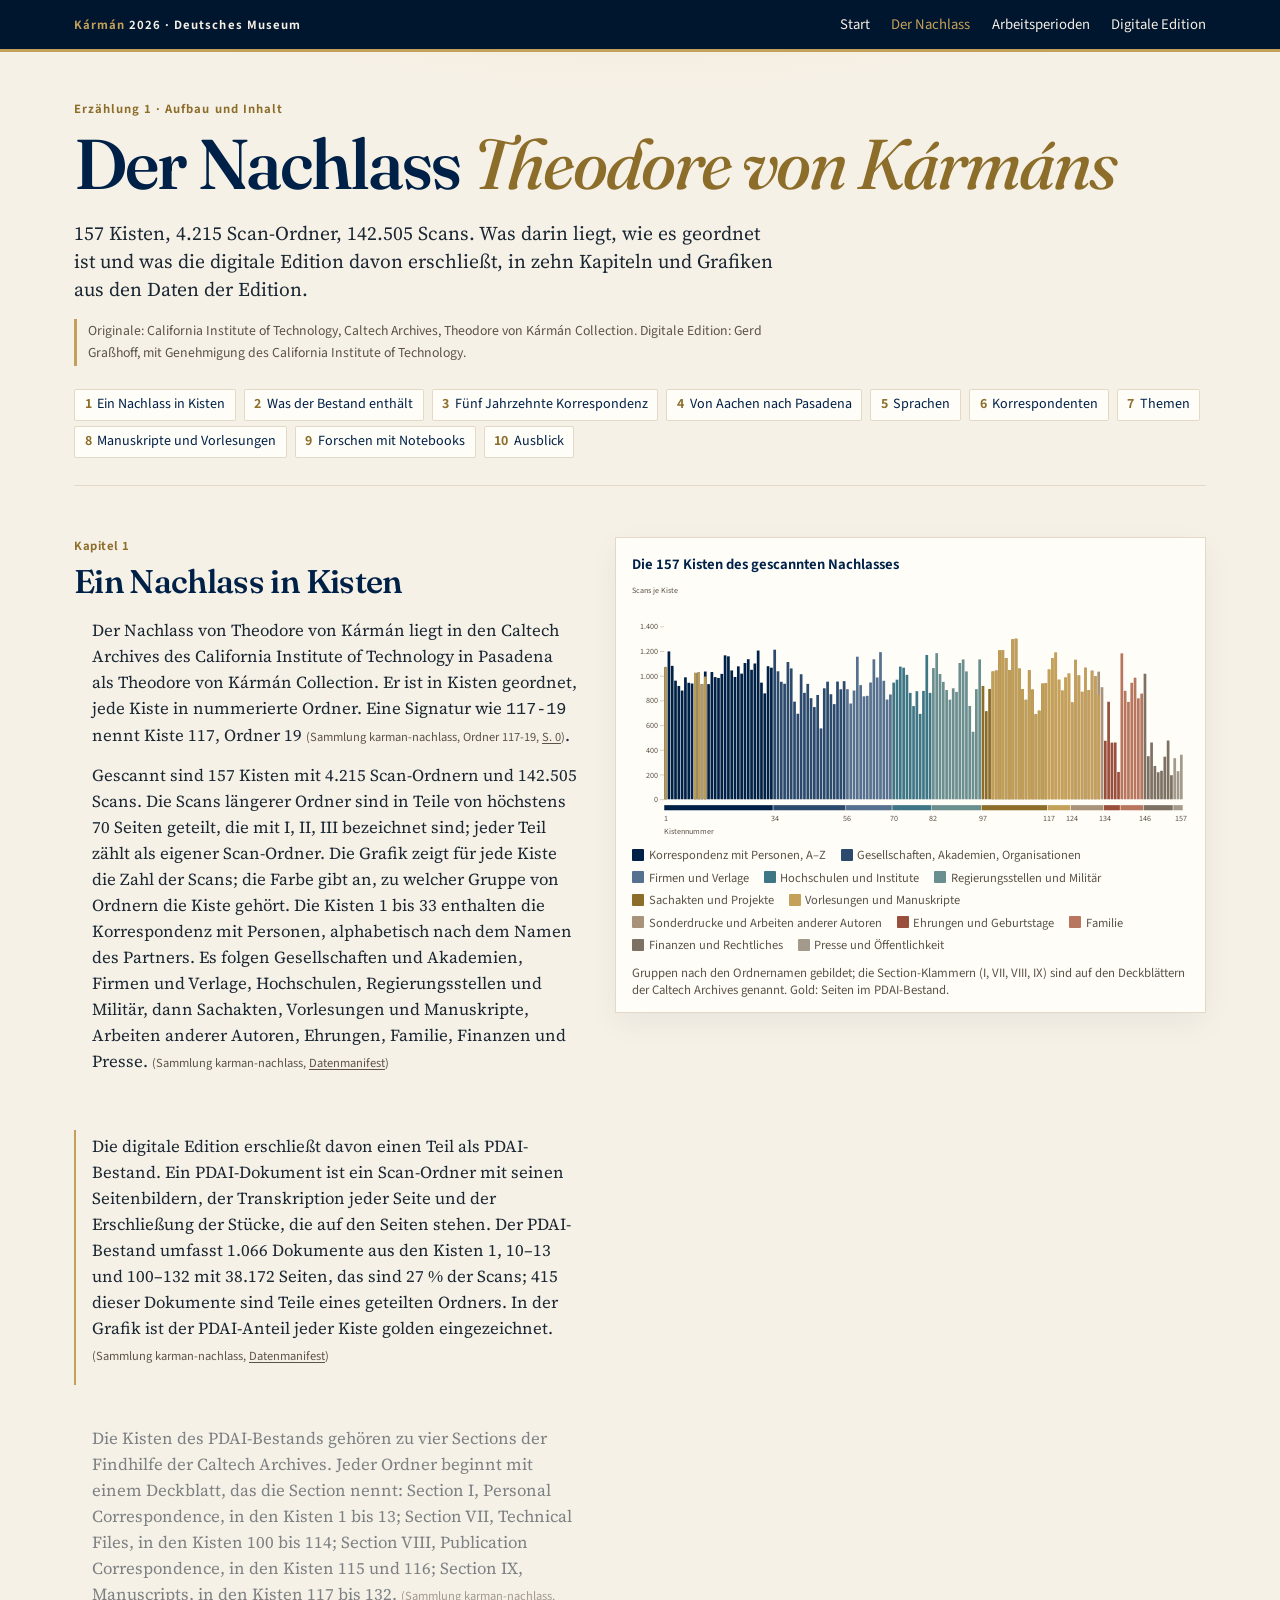
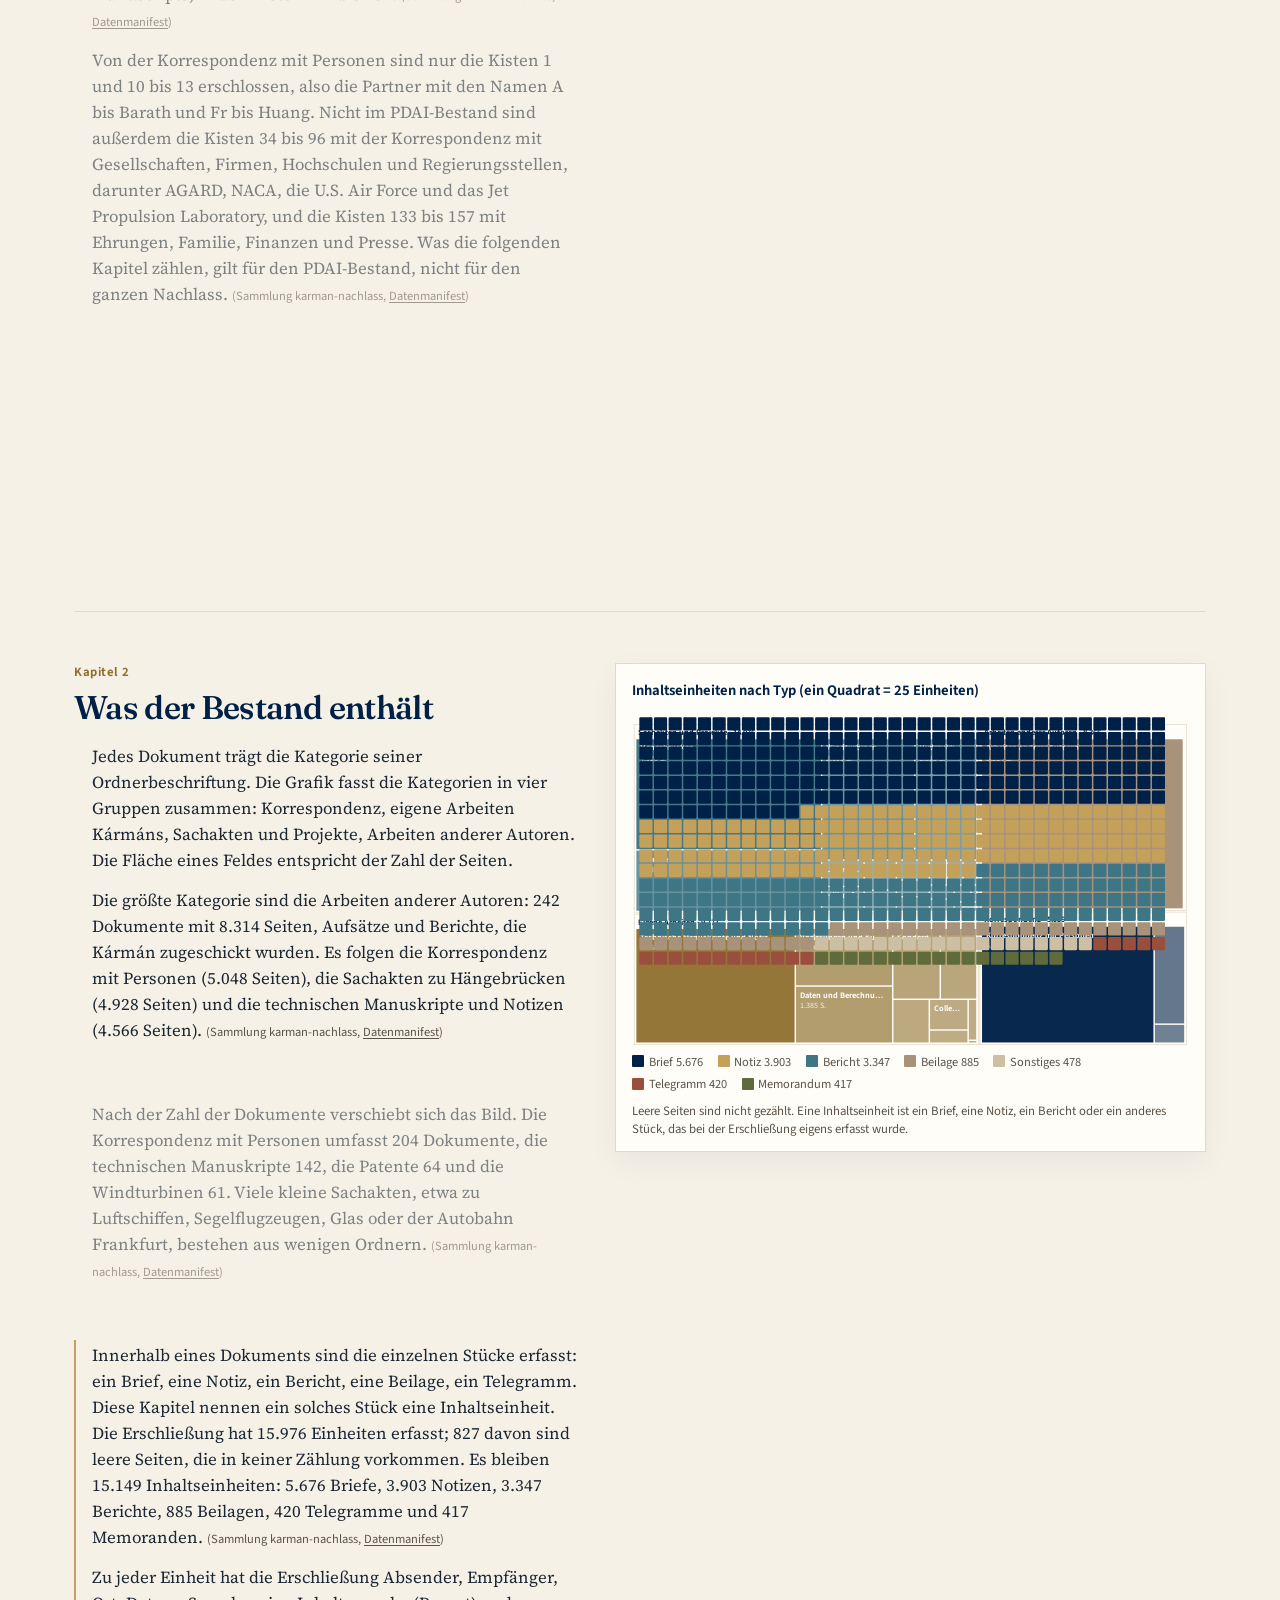
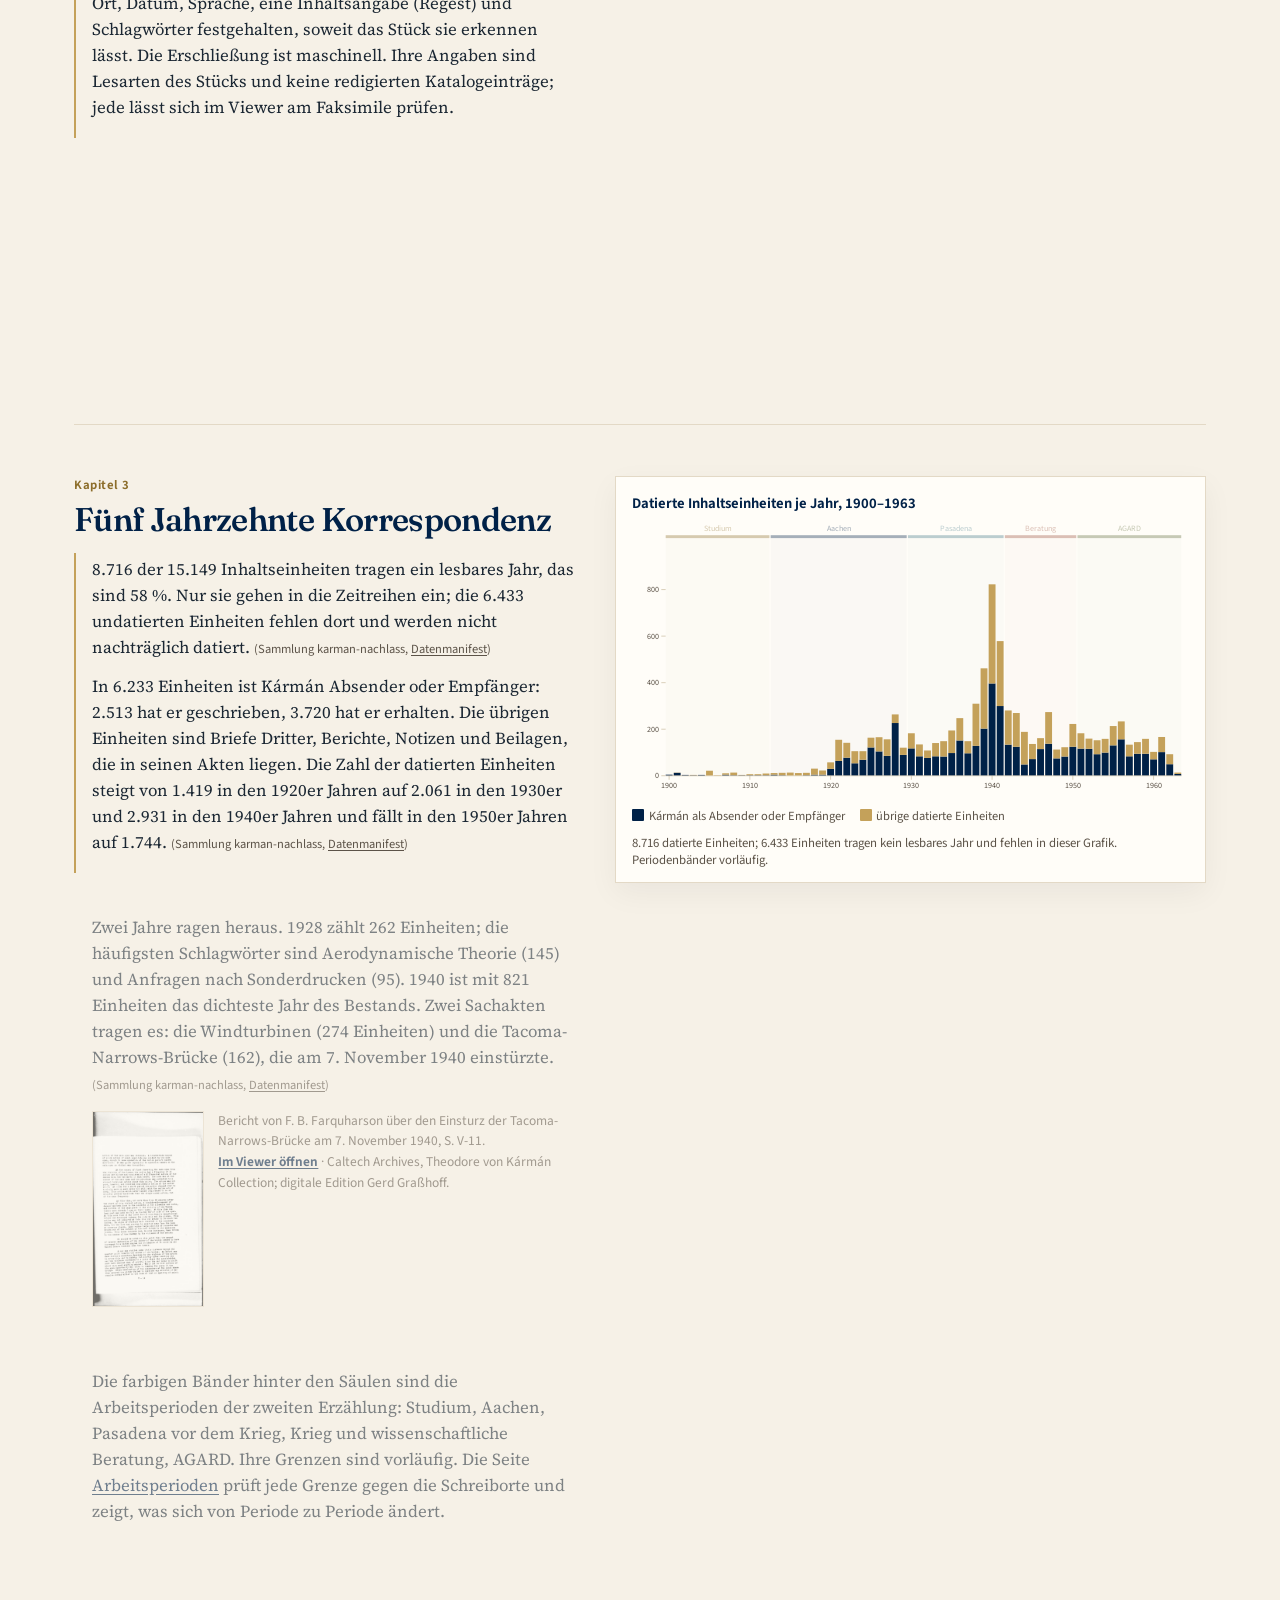
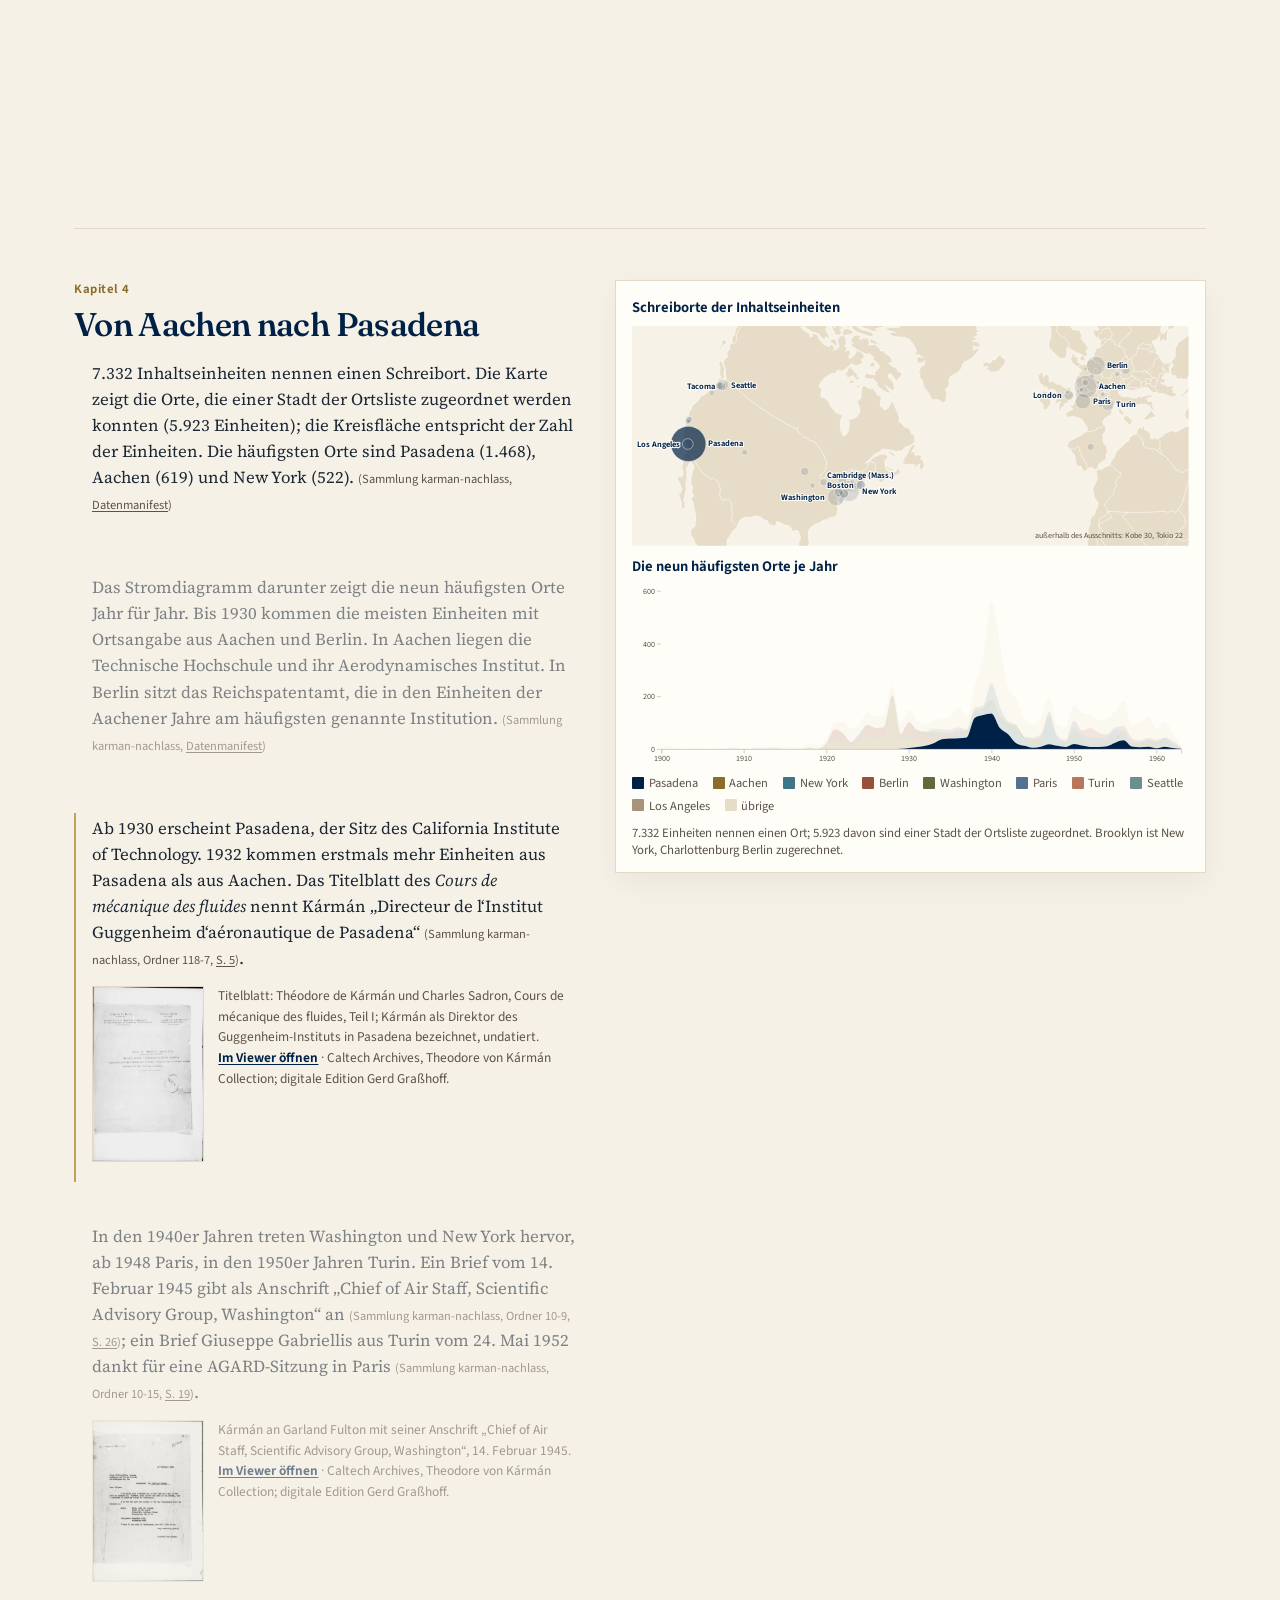
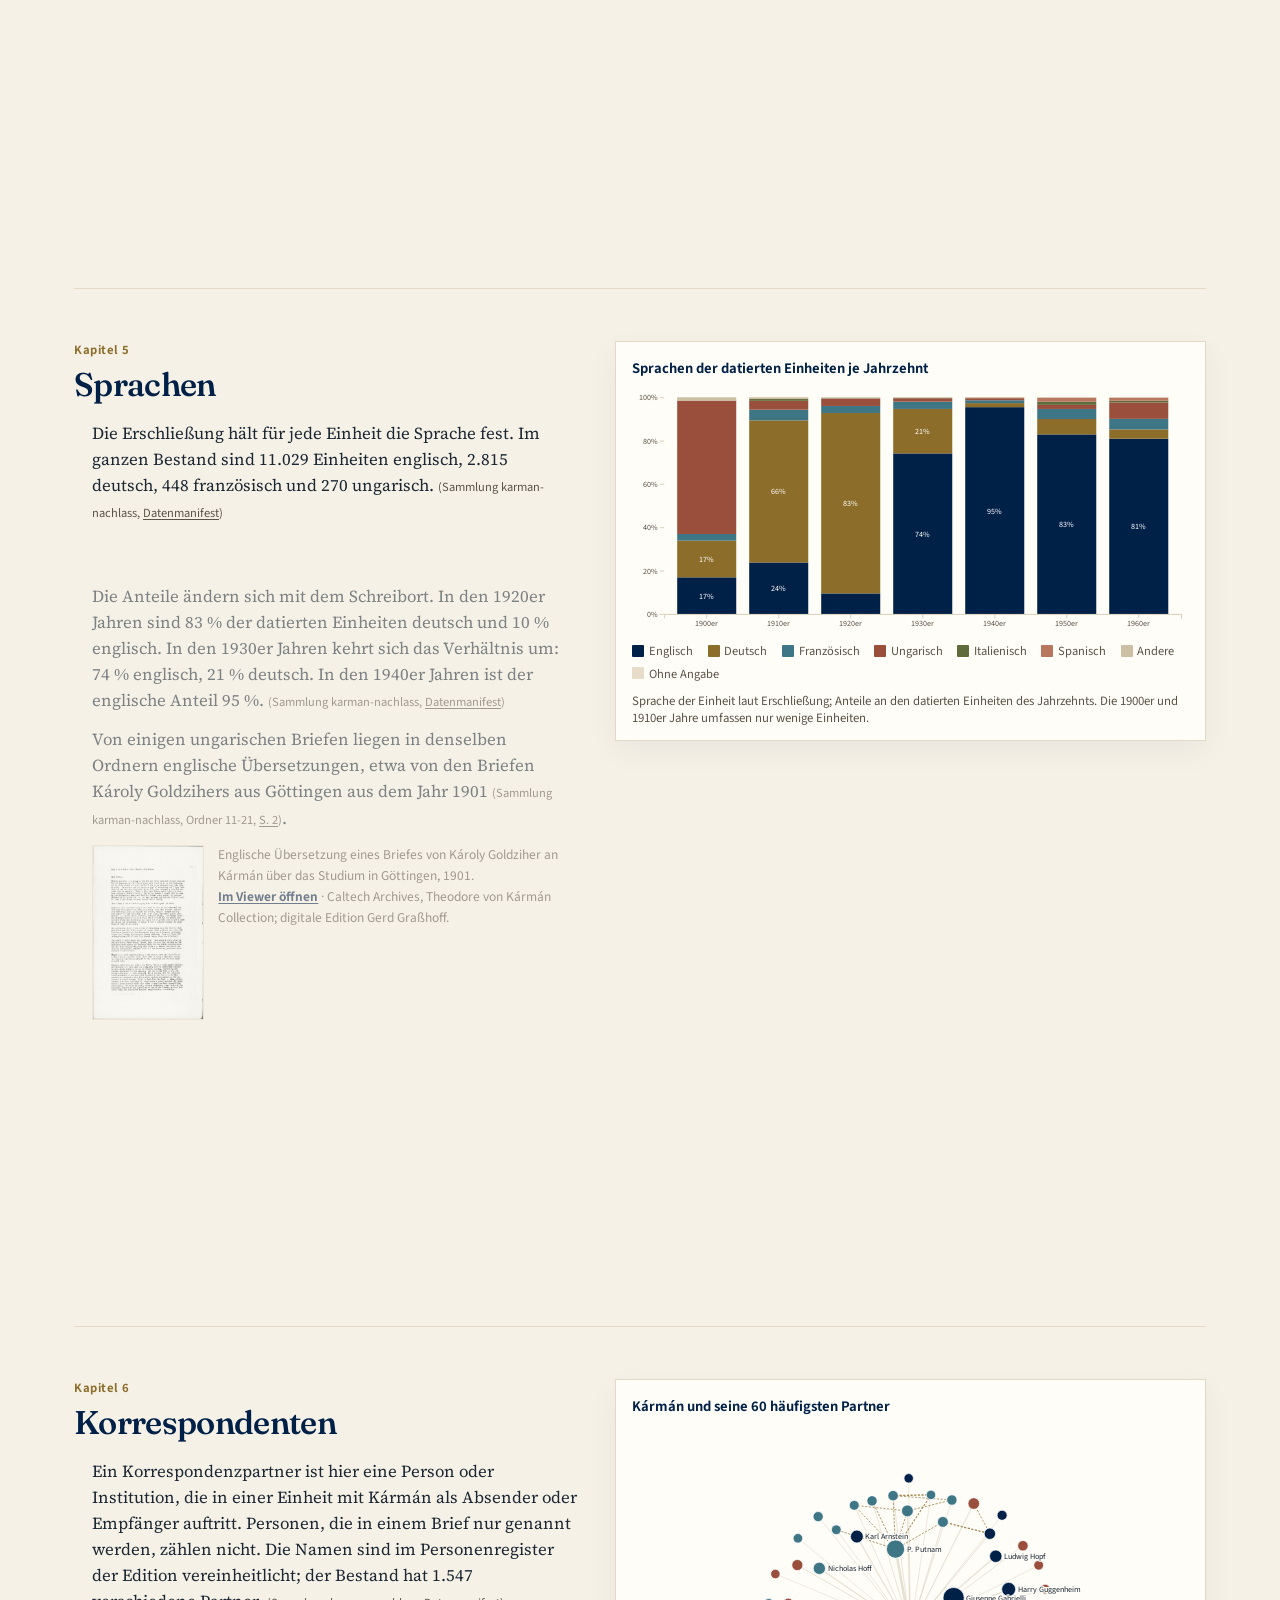
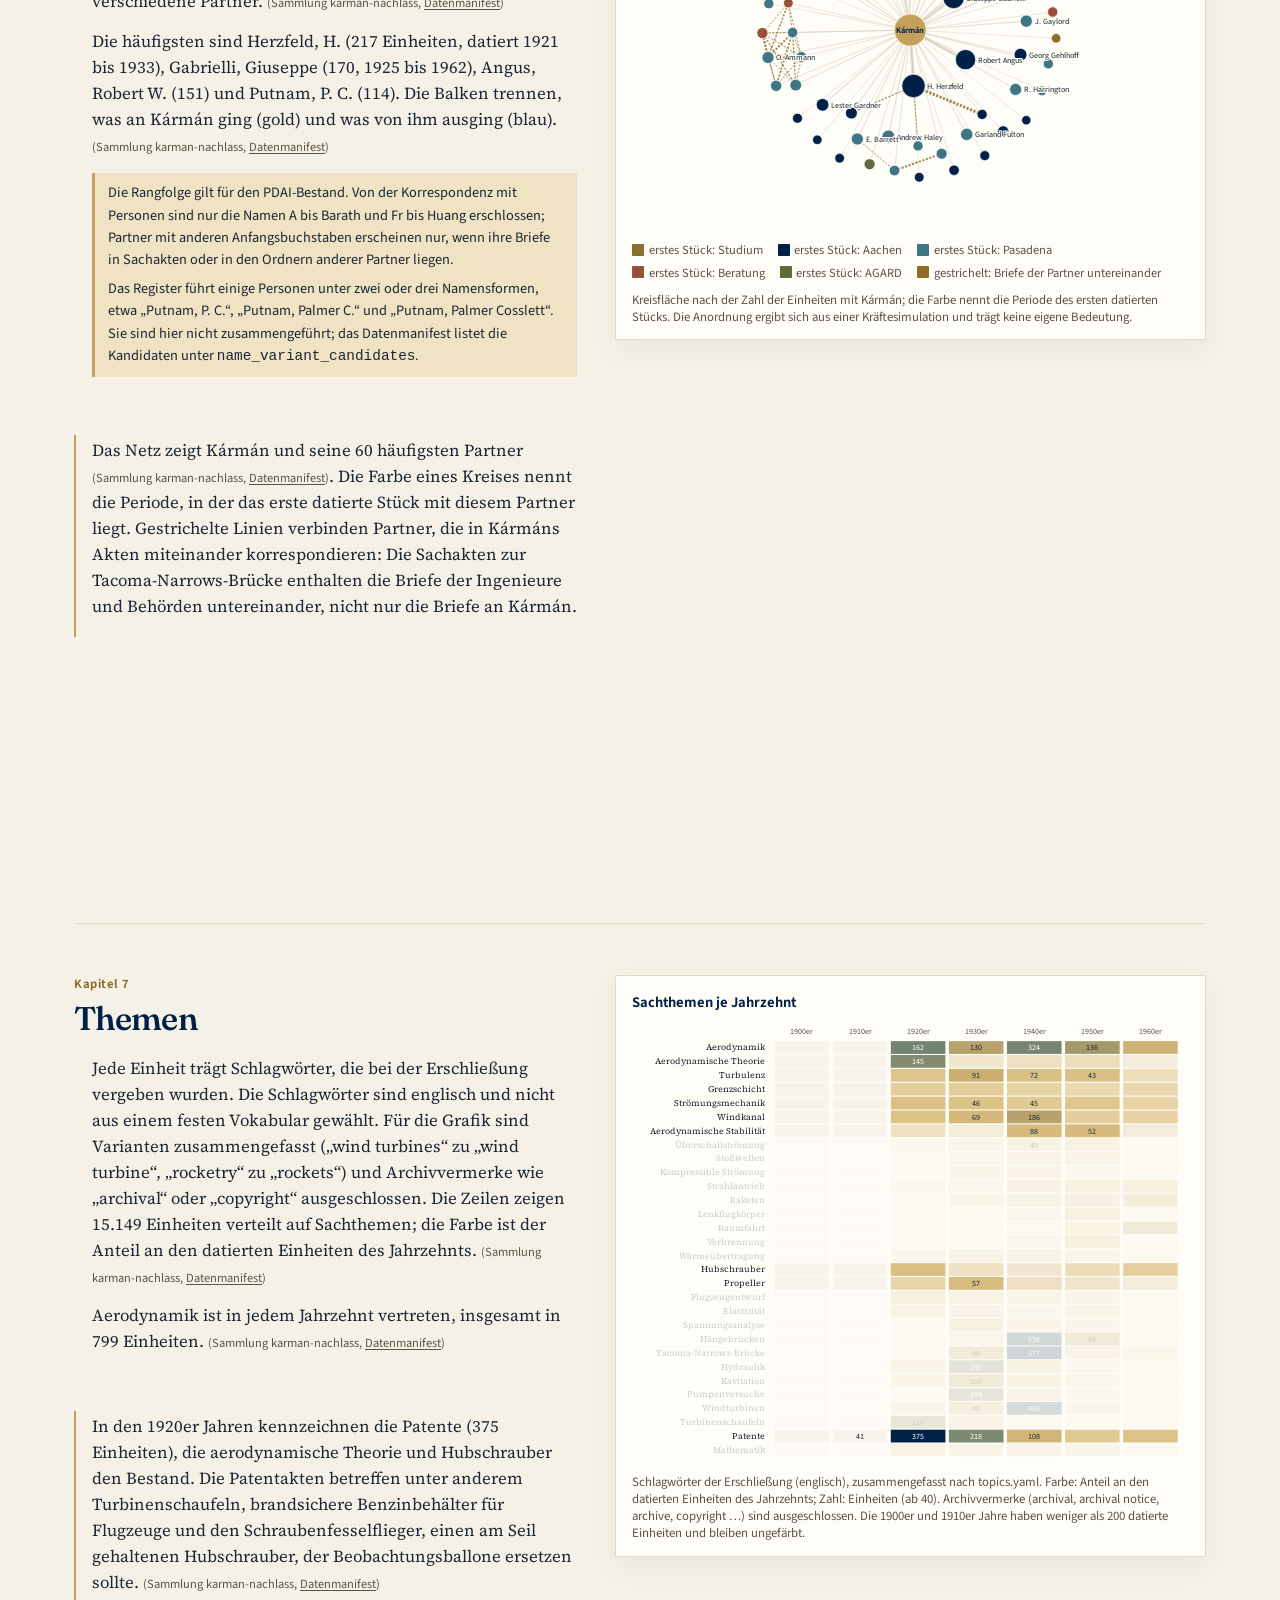
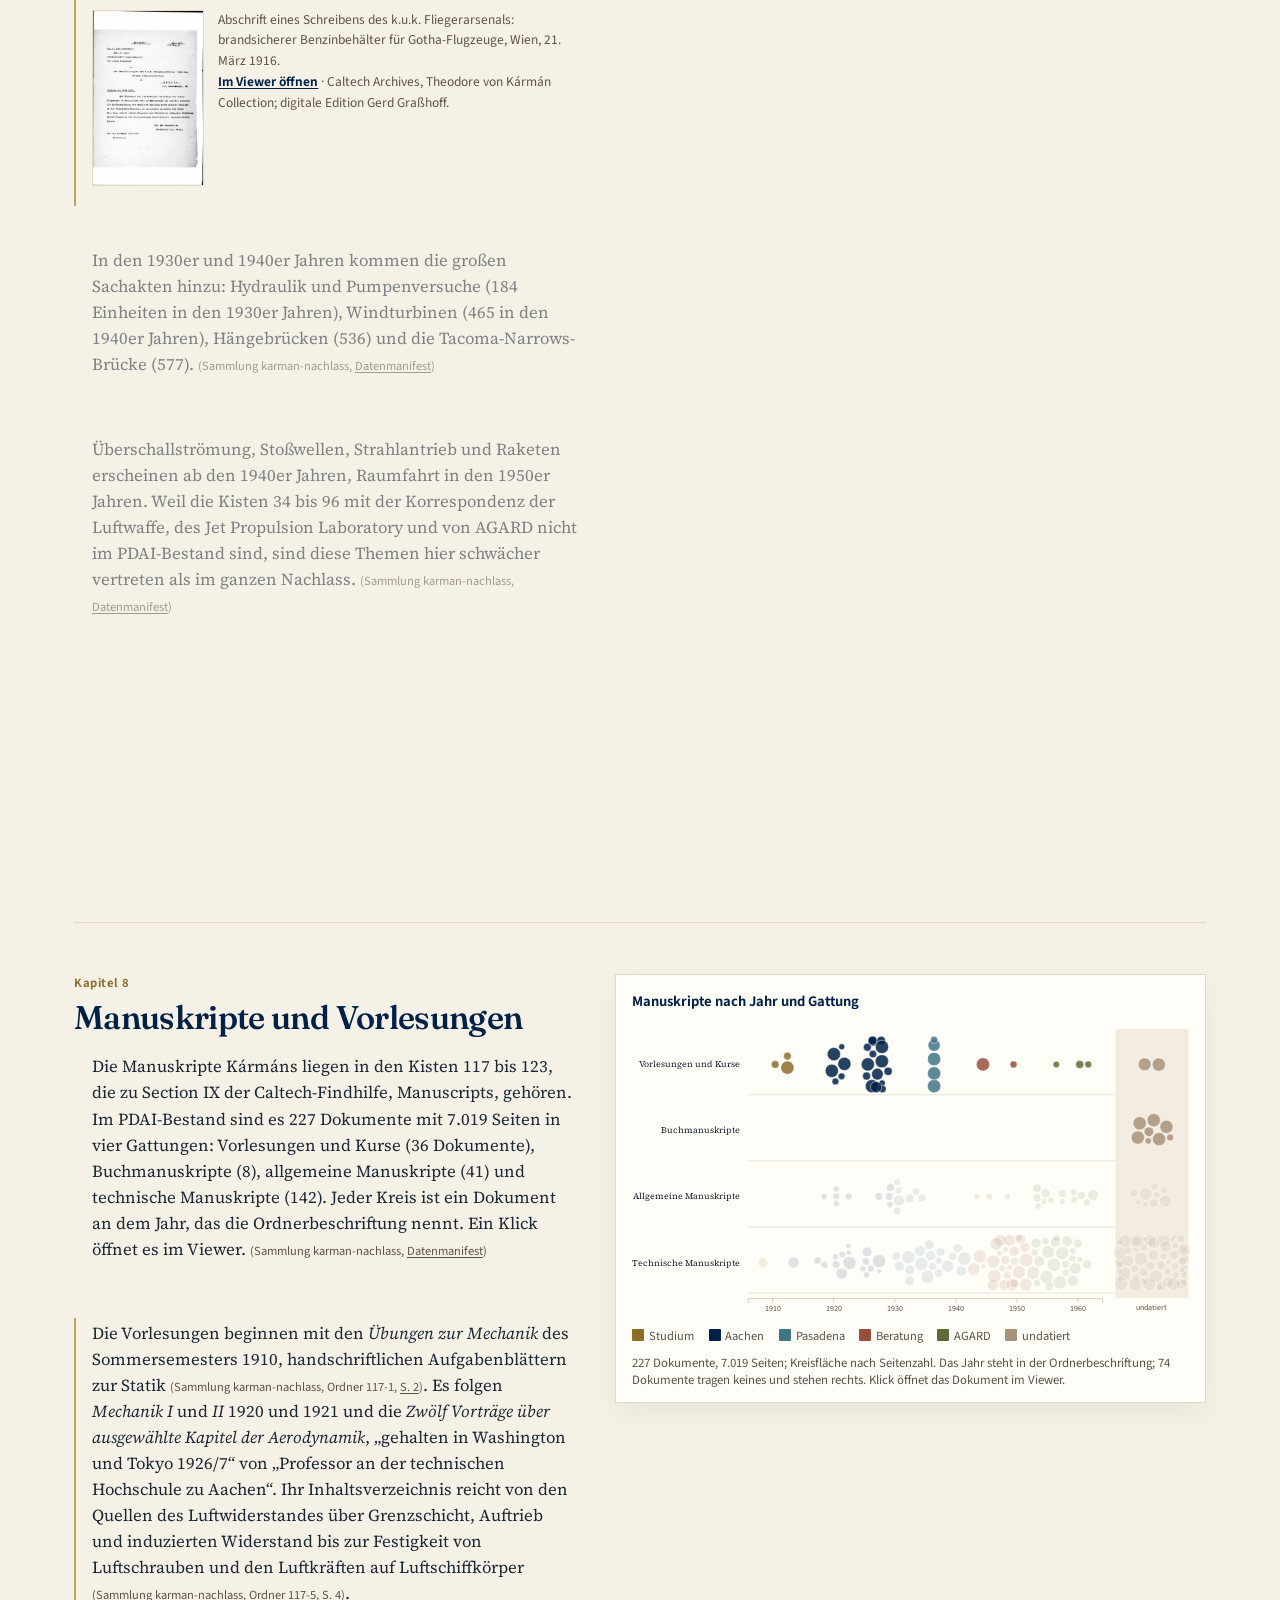
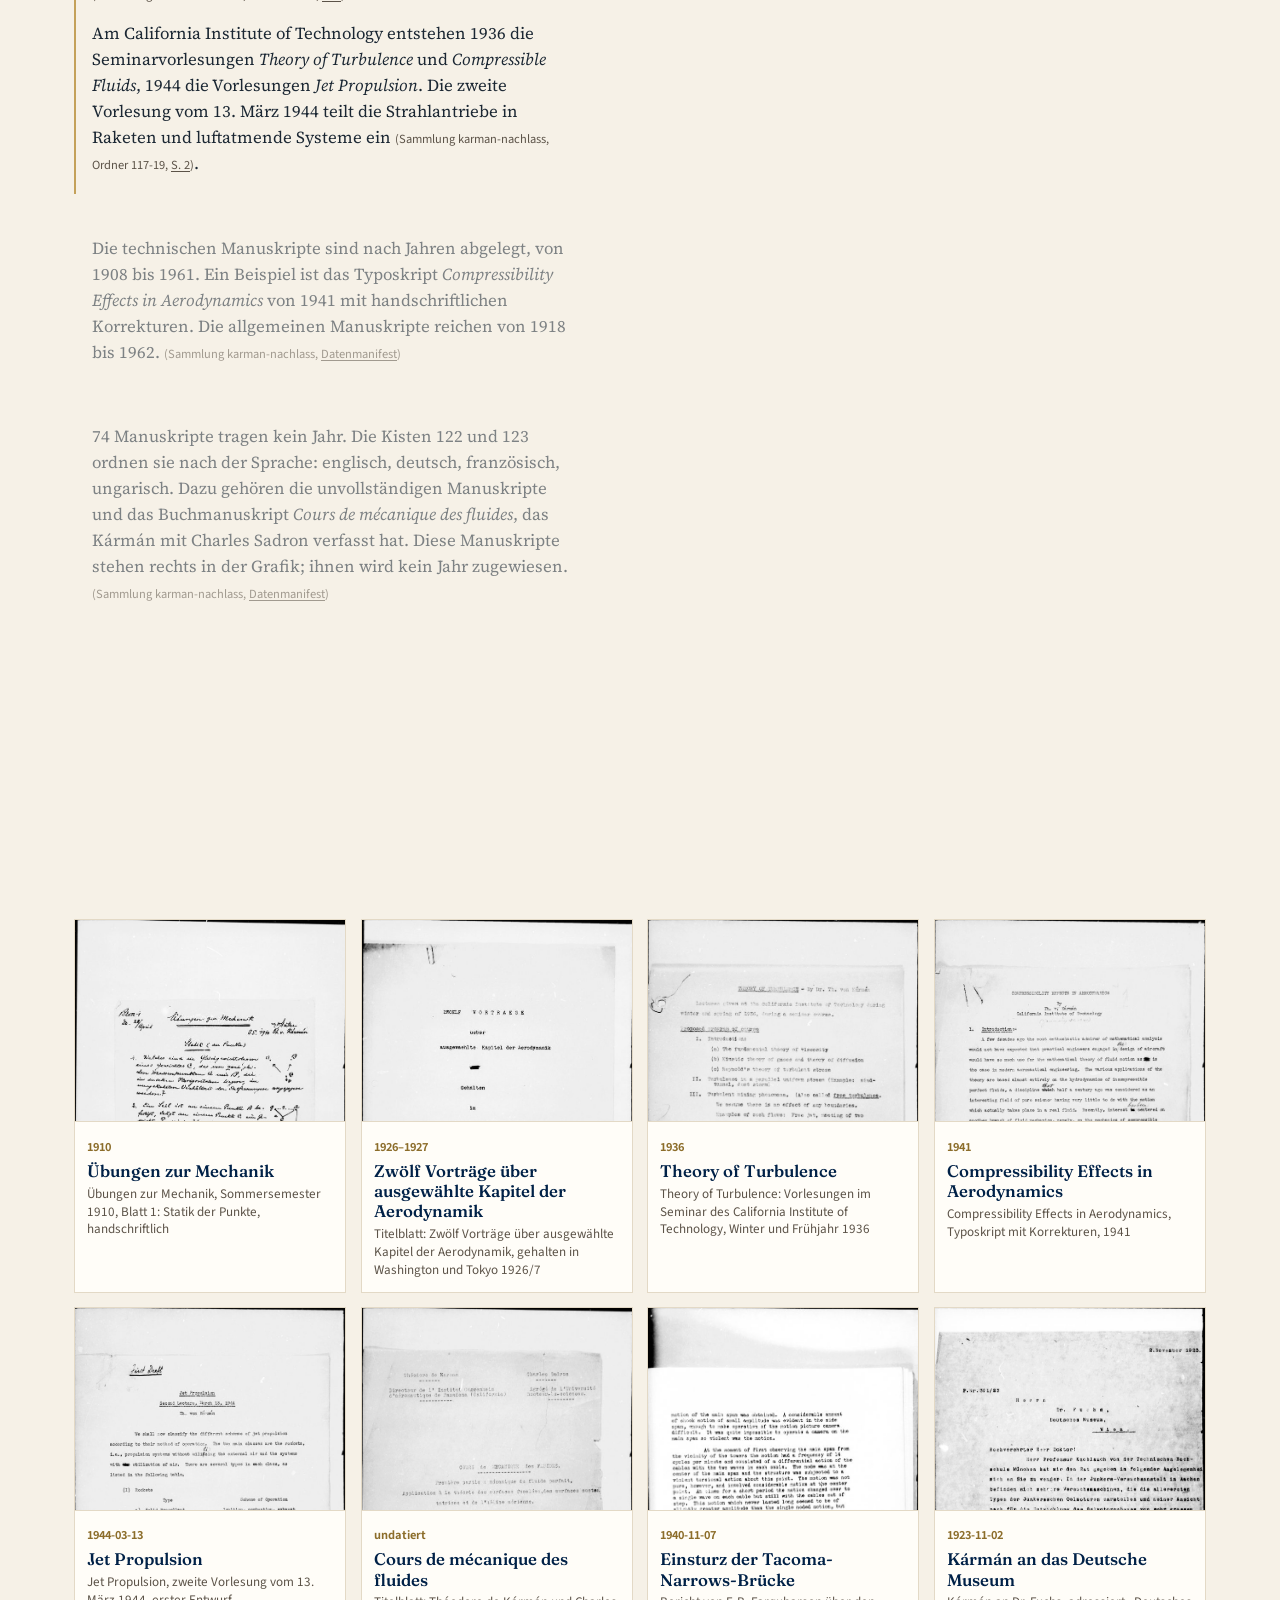
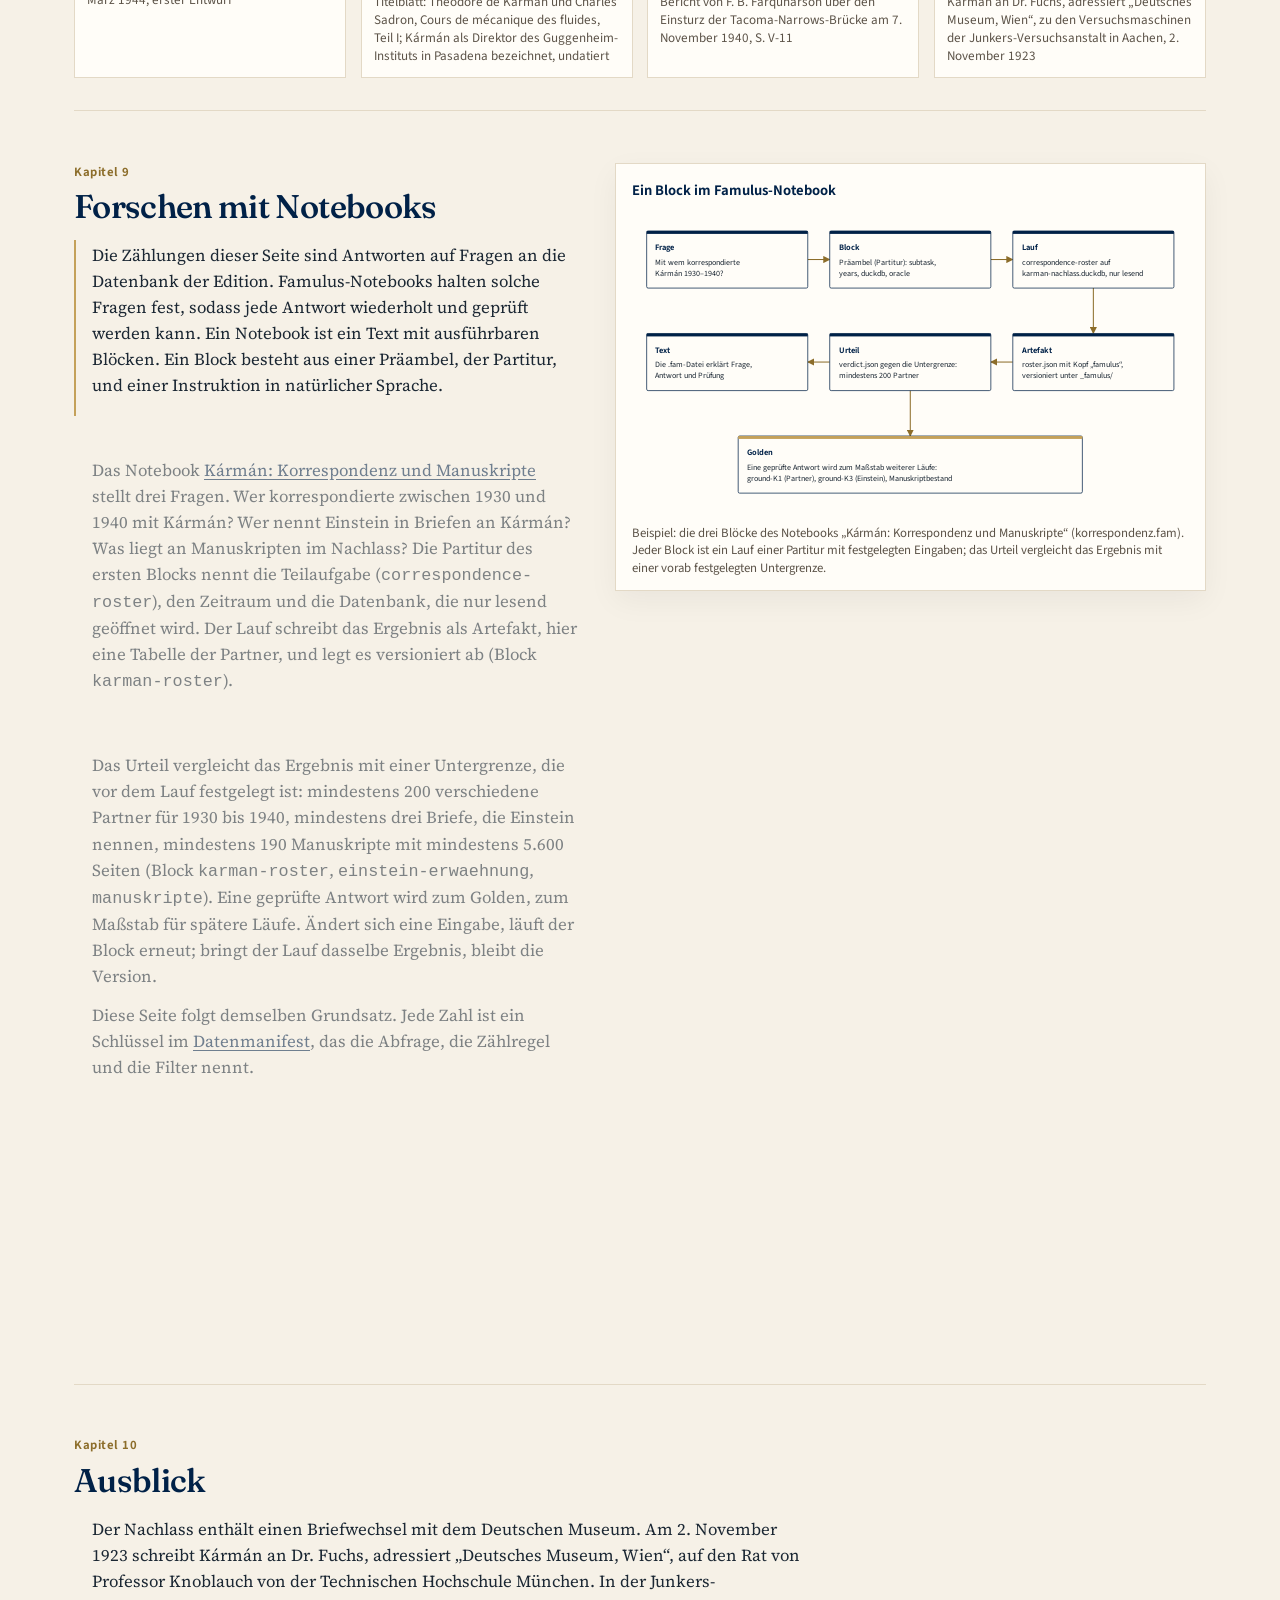
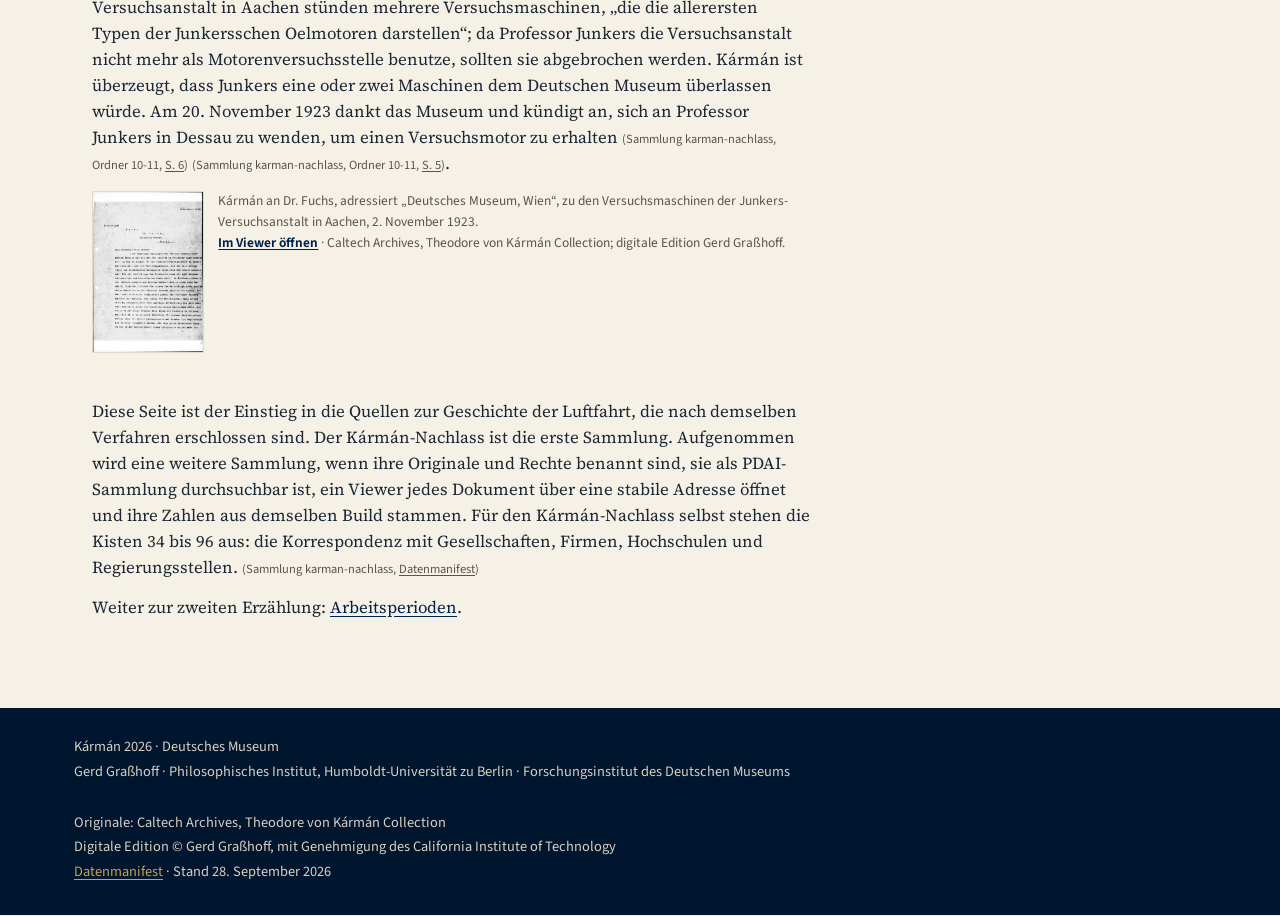
==== nachlass/index.html @ 1a8ae77a "Publish the Kármán 2026 landing page and the two Nachlass narratives." ====
<!DOCTYPE html>
<html lang="de">
<head>
  <meta charset="utf-8">
  <meta name="viewport" content="width=device-width, initial-scale=1">
  <title>Der Nachlass Theodore von Kármáns · Karman 2026</title>
  <meta name="description" content="Aufbau und Inhalt des Kármán-Nachlasses: Kisten, Kategorien, Korrespondenz, Orte, Sprachen, Themen und Manuskripte, gezählt aus der digitalen Edition.">
  <meta name="author" content="Gerd Graßhoff">
  <link rel="icon" href="../favicon.svg" type="image/svg+xml">
  <link rel="preconnect" href="https://fonts.googleapis.com">
  <link rel="preconnect" href="https://fonts.gstatic.com" crossorigin>
  <link href="https://fonts.googleapis.com/css2?family=Fraunces:ital,opsz,wght@0,9..144,460;0,9..144,560;1,9..144,460&family=Source+Sans+3:ital,wght@0,400;0,560;0,650;1,400&family=Source+Serif+4:ital,opsz,wght@0,8..60,400;0,8..60,560;1,8..60,400&display=swap" rel="stylesheet">
  <link rel="stylesheet" href="../assets/karman.css?v=20260928184851">
</head>
<body>
  <a class="skip" href="#inhalt">Zum Inhalt</a>
  <header class="mast">
    <div class="mast-inner">
      <p class="brand"><a href="../"><span>Kármán</span> 2026 · Deutsches Museum</a></p>
      <nav aria-label="Seiten">
        <a href="../">Start</a>
        <a href="./" aria-current="page">Der Nachlass</a>
        <a href="../perioden/">Arbeitsperioden</a>
        <a href="https://lettre.ngrok.dev/karman/" target="_blank" rel="noopener">Digitale Edition</a>
      </nav>
    </div>
  </header>

  <main id="inhalt">
    <div class="wrap">
      <section class="story-hero">
        <p class="kicker">Erzählung 1 · Aufbau und Inhalt</p>
        <h1>Der Nachlass <em>Theodore von Kármáns</em></h1>
        <p class="lead">157 Kisten, 4.215 Scan-Ordner, 142.505 Scans. Was darin liegt, wie es geordnet ist und was die digitale Edition davon erschließt, in zehn Kapiteln und Grafiken aus den Daten der Edition.</p>
        <p class="credit">Originale: California Institute of Technology, Caltech Archives, Theodore von Kármán Collection. Digitale Edition: Gerd Graßhoff, mit Genehmigung des California Institute of Technology.</p>
        <ol class="toc"><li><a href="#k1"><span class="n">1</span>Ein Nachlass in Kisten</a></li><li><a href="#k2"><span class="n">2</span>Was der Bestand enthält</a></li><li><a href="#k3"><span class="n">3</span>Fünf Jahrzehnte Korrespondenz</a></li><li><a href="#k4"><span class="n">4</span>Von Aachen nach Pasadena</a></li><li><a href="#k5"><span class="n">5</span>Sprachen</a></li><li><a href="#k6"><span class="n">6</span>Korrespondenten</a></li><li><a href="#k7"><span class="n">7</span>Themen</a></li><li><a href="#k8"><span class="n">8</span>Manuskripte und Vorlesungen</a></li><li><a href="#k9"><span class="n">9</span>Forschen mit Notebooks</a></li><li><a href="#k10"><span class="n">10</span>Ausblick</a></li></ol>
      </section>
    </div>
    <div class="wrap"><section class="chapter" id="k1" data-figure="boxes"><div class="chapter-text"><p class="chapter-num">Kapitel 1</p><h2>Ein Nachlass in Kisten</h2><div class="step" data-step="0"><p>Der Nachlass von Theodore von Kármán liegt in den Caltech Archives des California Institute of Technology in Pasadena als Theodore von Kármán Collection. Er ist in Kisten geordnet, jede Kiste in nummerierte Ordner. Eine Signatur wie <code>117-19</code> nennt Kiste 117, Ordner 19 <span class="locus">(Sammlung karman-nachlass, Ordner 117-19, <a href="https://lettre.ngrok.dev/karman/?doc=117-19_course_lecture_1944_jet_propulsion&amp;p=0" target="_blank" rel="noopener" target="_blank" rel="noopener">S. 0</a>)</span>.</p>
<p>Gescannt sind 157 Kisten mit 4.215 Scan-Ordnern und 142.505 Scans. Die Scans längerer Ordner sind in Teile von höchstens 70 Seiten geteilt, die mit I, II, III bezeichnet sind; jeder Teil zählt als eigener Scan-Ordner. Die Grafik zeigt für jede Kiste die Zahl der Scans; die Farbe gibt an, zu welcher Gruppe von Ordnern die Kiste gehört. Die Kisten 1 bis 33 enthalten die Korrespondenz mit Personen, alphabetisch nach dem Namen des Partners. Es folgen Gesellschaften und Akademien, Firmen und Verlage, Hochschulen, Regierungsstellen und Militär, dann Sachakten, Vorlesungen und Manuskripte, Arbeiten anderer Autoren, Ehrungen, Familie, Finanzen und Presse. <span class="locus">(Sammlung karman-nachlass, <a href="../data/manifest.json">Datenmanifest</a>)</span></p></div>
<div class="step" data-step="1"><p>Die digitale Edition erschließt davon einen Teil als PDAI-Bestand. Ein PDAI-Dokument ist ein Scan-Ordner mit seinen Seitenbildern, der Transkription jeder Seite und der Erschließung der Stücke, die auf den Seiten stehen. Der PDAI-Bestand umfasst 1.066 Dokumente aus den Kisten 1, 10–13 und 100–132 mit 38.172 Seiten, das sind 27 % der Scans; 415 dieser Dokumente sind Teile eines geteilten Ordners. In der Grafik ist der PDAI-Anteil jeder Kiste golden eingezeichnet. <span class="locus">(Sammlung karman-nachlass, <a href="../data/manifest.json">Datenmanifest</a>)</span></p></div>
<div class="step" data-step="2"><p>Die Kisten des PDAI-Bestands gehören zu vier Sections der Findhilfe der Caltech Archives. Jeder Ordner beginnt mit einem Deckblatt, das die Section nennt: Section I, Personal Correspondence, in den Kisten 1 bis 13; Section VII, Technical Files, in den Kisten 100 bis 114; Section VIII, Publication Correspondence, in den Kisten 115 und 116; Section IX, Manuscripts, in den Kisten 117 bis 132. <span class="locus">(Sammlung karman-nachlass, <a href="../data/manifest.json">Datenmanifest</a>)</span></p>
<p>Von der Korrespondenz mit Personen sind nur die Kisten 1 und 10 bis 13 erschlossen, also die Partner mit den Namen A bis Barath und Fr bis Huang. Nicht im PDAI-Bestand sind außerdem die Kisten 34 bis 96 mit der Korrespondenz mit Gesellschaften, Firmen, Hochschulen und Regierungsstellen, darunter AGARD, NACA, die U.S. Air Force und das Jet Propulsion Laboratory, und die Kisten 133 bis 157 mit Ehrungen, Familie, Finanzen und Presse. Was die folgenden Kapitel zählen, gilt für den PDAI-Bestand, nicht für den ganzen Nachlass. <span class="locus">(Sammlung karman-nachlass, <a href="../data/manifest.json">Datenmanifest</a>)</span></p></div></div><div class="chapter-figure"><div class="sticky"><p class="fig-title">Die 157 Kisten des gescannten Nachlasses</p><div class="fig"></div></div></div></section></div>
<div class="wrap"><section class="chapter" id="k2" data-figure="categories"><div class="chapter-text"><p class="chapter-num">Kapitel 2</p><h2>Was der Bestand enthält</h2><div class="step" data-step="0"><p>Jedes Dokument trägt die Kategorie seiner Ordnerbeschriftung. Die Grafik fasst die Kategorien in vier Gruppen zusammen: Korrespondenz, eigene Arbeiten Kármáns, Sachakten und Projekte, Arbeiten anderer Autoren. Die Fläche eines Feldes entspricht der Zahl der Seiten.</p>
<p>Die größte Kategorie sind die Arbeiten anderer Autoren: 242 Dokumente mit 8.314 Seiten, Aufsätze und Berichte, die Kármán zugeschickt wurden. Es folgen die Korrespondenz mit Personen (5.048 Seiten), die Sachakten zu Hängebrücken (4.928 Seiten) und die technischen Manuskripte und Notizen (4.566 Seiten). <span class="locus">(Sammlung karman-nachlass, <a href="../data/manifest.json">Datenmanifest</a>)</span></p></div>
<div class="step" data-step="1"><p>Nach der Zahl der Dokumente verschiebt sich das Bild. Die Korrespondenz mit Personen umfasst 204 Dokumente, die technischen Manuskripte 142, die Patente 64 und die Windturbinen 61. Viele kleine Sachakten, etwa zu Luftschiffen, Segelflugzeugen, Glas oder der Autobahn Frankfurt, bestehen aus wenigen Ordnern. <span class="locus">(Sammlung karman-nachlass, <a href="../data/manifest.json">Datenmanifest</a>)</span></p></div>
<div class="step" data-step="2"><p>Innerhalb eines Dokuments sind die einzelnen Stücke erfasst: ein Brief, eine Notiz, ein Bericht, eine Beilage, ein Telegramm. Diese Kapitel nennen ein solches Stück eine Inhaltseinheit. Die Erschließung hat 15.976 Einheiten erfasst; 827 davon sind leere Seiten, die in keiner Zählung vorkommen. Es bleiben 15.149 Inhaltseinheiten: 5.676 Briefe, 3.903 Notizen, 3.347 Berichte, 885 Beilagen, 420 Telegramme und 417 Memoranden. <span class="locus">(Sammlung karman-nachlass, <a href="../data/manifest.json">Datenmanifest</a>)</span></p>
<p>Zu jeder Einheit hat die Erschließung Absender, Empfänger, Ort, Datum, Sprache, eine Inhaltsangabe (Regest) und Schlagwörter festgehalten, soweit das Stück sie erkennen lässt. Die Erschließung ist maschinell. Ihre Angaben sind Lesarten des Stücks und keine redigierten Katalogeinträge; jede lässt sich im Viewer am Faksimile prüfen.</p></div></div><div class="chapter-figure"><div class="sticky"><div class="fig"></div></div></div></section></div>
<div class="wrap"><section class="chapter" id="k3" data-figure="years"><div class="chapter-text"><p class="chapter-num">Kapitel 3</p><h2>Fünf Jahrzehnte Korrespondenz</h2><div class="step" data-step="0"><p>8.716 der 15.149 Inhaltseinheiten tragen ein lesbares Jahr, das sind 58 %. Nur sie gehen in die Zeitreihen ein; die 6.433 undatierten Einheiten fehlen dort und werden nicht nachträglich datiert. <span class="locus">(Sammlung karman-nachlass, <a href="../data/manifest.json">Datenmanifest</a>)</span></p>
<p>In 6.233 Einheiten ist Kármán Absender oder Empfänger: 2.513 hat er geschrieben, 3.720 hat er erhalten. Die übrigen Einheiten sind Briefe Dritter, Berichte, Notizen und Beilagen, die in seinen Akten liegen. Die Zahl der datierten Einheiten steigt von 1.419 in den 1920er Jahren auf 2.061 in den 1930er und 2.931 in den 1940er Jahren und fällt in den 1950er Jahren auf 1.744. <span class="locus">(Sammlung karman-nachlass, <a href="../data/manifest.json">Datenmanifest</a>)</span></p></div>
<div class="step" data-step="1"><p>Zwei Jahre ragen heraus. 1928 zählt 262 Einheiten; die häufigsten Schlagwörter sind Aerodynamische Theorie (145) und Anfragen nach Sonderdrucken (95). 1940 ist mit 821 Einheiten das dichteste Jahr des Bestands. Zwei Sachakten tragen es: die Windturbinen (274 Einheiten) und die Tacoma-Narrows-Brücke (162), die am 7. November 1940 einstürzte. <span class="locus">(Sammlung karman-nachlass, <a href="../data/manifest.json">Datenmanifest</a>)</span></p>
<figure class="quote-card"><a href="https://lettre.ngrok.dev/karman/?doc=102-10_bridges_suspension_iii&p=36" target="_blank" rel="noopener" target="_blank" rel="noopener"><img src="../img/tacoma-1940.jpg" alt="Bericht von F. B. Farquharson über den Einsturz der Tacoma-Narrows-Brücke am 7. November 1940, S. V-11" loading="lazy" width="567" height="1000"></a><figcaption>Bericht von F. B. Farquharson über den Einsturz der Tacoma-Narrows-Brücke am 7. November 1940, S. V-11.<br><a href="https://lettre.ngrok.dev/karman/?doc=102-10_bridges_suspension_iii&p=36" target="_blank" rel="noopener" target="_blank" rel="noopener">Im Viewer öffnen</a> · Caltech Archives, Theodore von Kármán Collection; digitale Edition Gerd Graßhoff.</figcaption></figure></div>
<div class="step" data-step="2"><p>Die farbigen Bänder hinter den Säulen sind die Arbeitsperioden der zweiten Erzählung: Studium, Aachen, Pasadena vor dem Krieg, Krieg und wissenschaftliche Beratung, AGARD. Ihre Grenzen sind vorläufig. Die Seite <a href="../perioden/">Arbeitsperioden</a> prüft jede Grenze gegen die Schreiborte und zeigt, was sich von Periode zu Periode ändert.</p></div></div><div class="chapter-figure"><div class="sticky"><p class="fig-title">Datierte Inhaltseinheiten je Jahr, 1900–1963</p><div class="fig"></div></div></div></section></div>
<div class="wrap"><section class="chapter" id="k4" data-figure="places"><div class="chapter-text"><p class="chapter-num">Kapitel 4</p><h2>Von Aachen nach Pasadena</h2><div class="step" data-step="0"><p>7.332 Inhaltseinheiten nennen einen Schreibort. Die Karte zeigt die Orte, die einer Stadt der Ortsliste zugeordnet werden konnten (5.923 Einheiten); die Kreisfläche entspricht der Zahl der Einheiten. Die häufigsten Orte sind Pasadena (1.468), Aachen (619) und New York (522). <span class="locus">(Sammlung karman-nachlass, <a href="../data/manifest.json">Datenmanifest</a>)</span></p></div>
<div class="step" data-step="1"><p>Das Stromdiagramm darunter zeigt die neun häufigsten Orte Jahr für Jahr. Bis 1930 kommen die meisten Einheiten mit Ortsangabe aus Aachen und Berlin. In Aachen liegen die Technische Hochschule und ihr Aerodynamisches Institut. In Berlin sitzt das Reichspatentamt, die in den Einheiten der Aachener Jahre am häufigsten genannte Institution. <span class="locus">(Sammlung karman-nachlass, <a href="../data/manifest.json">Datenmanifest</a>)</span></p></div>
<div class="step" data-step="2"><p>Ab 1930 erscheint Pasadena, der Sitz des California Institute of Technology. 1932 kommen erstmals mehr Einheiten aus Pasadena als aus Aachen. Das Titelblatt des <em>Cours de mécanique des fluides</em> nennt Kármán „Directeur de l‘Institut Guggenheim d‘aéronautique de Pasadena“ <span class="locus">(Sammlung karman-nachlass, Ordner 118-7, <a href="https://lettre.ngrok.dev/karman/?doc=118-7_manuscripts_of_book_cours_de_mecanique_des_fluides_i&amp;p=5" target="_blank" rel="noopener" target="_blank" rel="noopener">S. 5</a>)</span>.</p>
<figure class="quote-card"><a href="https://lettre.ngrok.dev/karman/?doc=118-7_manuscripts_of_book_cours_de_mecanique_des_fluides_i&p=5" target="_blank" rel="noopener" target="_blank" rel="noopener"><img src="../img/cours-mecanique.jpg" alt="Titelblatt: Théodore de Kármán und Charles Sadron, Cours de mécanique des fluides, Teil I; Kármán als Direktor des Guggenheim-Instituts in Pasadena bezeichnet, undatiert" loading="lazy" width="633" height="1000"></a><figcaption>Titelblatt: Théodore de Kármán und Charles Sadron, Cours de mécanique des fluides, Teil I; Kármán als Direktor des Guggenheim-Instituts in Pasadena bezeichnet, undatiert.<br><a href="https://lettre.ngrok.dev/karman/?doc=118-7_manuscripts_of_book_cours_de_mecanique_des_fluides_i&p=5" target="_blank" rel="noopener" target="_blank" rel="noopener">Im Viewer öffnen</a> · Caltech Archives, Theodore von Kármán Collection; digitale Edition Gerd Graßhoff.</figcaption></figure></div>
<div class="step" data-step="3"><p>In den 1940er Jahren treten Washington und New York hervor, ab 1948 Paris, in den 1950er Jahren Turin. Ein Brief vom 14. Februar 1945 gibt als Anschrift „Chief of Air Staff, Scientific Advisory Group, Washington“ an <span class="locus">(Sammlung karman-nachlass, Ordner 10-9, <a href="https://lettre.ngrok.dev/karman/?doc=10-9_fulton_garland_1932_1957&amp;p=26" target="_blank" rel="noopener" target="_blank" rel="noopener">S. 26</a>)</span>; ein Brief Giuseppe Gabriellis aus Turin vom 24. Mai 1952 dankt für eine AGARD-Sitzung in Paris <span class="locus">(Sammlung karman-nachlass, Ordner 10-15, <a href="https://lettre.ngrok.dev/karman/?doc=10-15_gabrielli_giuseppe_lydia_crocco_april_dec_1952&amp;p=19" target="_blank" rel="noopener" target="_blank" rel="noopener">S. 19</a>)</span>.</p>
<figure class="quote-card"><a href="https://lettre.ngrok.dev/karman/?doc=10-9_fulton_garland_1932_1957&p=26" target="_blank" rel="noopener" target="_blank" rel="noopener"><img src="../img/sag-1945.jpg" alt="Kármán an Garland Fulton mit seiner Anschrift „Chief of Air Staff, Scientific Advisory Group, Washington“, 14. Februar 1945" loading="lazy" width="688" height="1000"></a><figcaption>Kármán an Garland Fulton mit seiner Anschrift „Chief of Air Staff, Scientific Advisory Group, Washington“, 14. Februar 1945.<br><a href="https://lettre.ngrok.dev/karman/?doc=10-9_fulton_garland_1932_1957&p=26" target="_blank" rel="noopener" target="_blank" rel="noopener">Im Viewer öffnen</a> · Caltech Archives, Theodore von Kármán Collection; digitale Edition Gerd Graßhoff.</figcaption></figure></div></div><div class="chapter-figure"><div class="sticky"><div class="fig"></div></div></div></section></div>
<div class="wrap"><section class="chapter" id="k5" data-figure="languages"><div class="chapter-text"><p class="chapter-num">Kapitel 5</p><h2>Sprachen</h2><div class="step" data-step="0"><p>Die Erschließung hält für jede Einheit die Sprache fest. Im ganzen Bestand sind 11.029 Einheiten englisch, 2.815 deutsch, 448 französisch und 270 ungarisch. <span class="locus">(Sammlung karman-nachlass, <a href="../data/manifest.json">Datenmanifest</a>)</span></p></div>
<div class="step" data-step="1"><p>Die Anteile ändern sich mit dem Schreibort. In den 1920er Jahren sind 83 % der datierten Einheiten deutsch und 10 % englisch. In den 1930er Jahren kehrt sich das Verhältnis um: 74 % englisch, 21 % deutsch. In den 1940er Jahren ist der englische Anteil 95 %. <span class="locus">(Sammlung karman-nachlass, <a href="../data/manifest.json">Datenmanifest</a>)</span></p>
<p>Von einigen ungarischen Briefen liegen in denselben Ordnern englische Übersetzungen, etwa von den Briefen Károly Goldzihers aus Göttingen aus dem Jahr 1901 <span class="locus">(Sammlung karman-nachlass, Ordner 11-21, <a href="https://lettre.ngrok.dev/karman/?doc=11-21_goldziher_karoly_1901_1952&amp;p=2" target="_blank" rel="noopener" target="_blank" rel="noopener">S. 2</a>)</span>.</p>
<figure class="quote-card"><a href="https://lettre.ngrok.dev/karman/?doc=11-21_goldziher_karoly_1901_1952&p=2" target="_blank" rel="noopener" target="_blank" rel="noopener"><img src="../img/goldziher-1901.jpg" alt="Englische Übersetzung eines Briefes von Károly Goldziher an Kármán über das Studium in Göttingen, 1901" loading="lazy" width="638" height="1000"></a><figcaption>Englische Übersetzung eines Briefes von Károly Goldziher an Kármán über das Studium in Göttingen, 1901.<br><a href="https://lettre.ngrok.dev/karman/?doc=11-21_goldziher_karoly_1901_1952&p=2" target="_blank" rel="noopener" target="_blank" rel="noopener">Im Viewer öffnen</a> · Caltech Archives, Theodore von Kármán Collection; digitale Edition Gerd Graßhoff.</figcaption></figure></div></div><div class="chapter-figure"><div class="sticky"><p class="fig-title">Sprachen der datierten Einheiten je Jahrzehnt</p><div class="fig"></div></div></div></section></div>
<div class="wrap"><section class="chapter" id="k6" data-figure="correspondents"><div class="chapter-text"><p class="chapter-num">Kapitel 6</p><h2>Korrespondenten</h2><div class="step" data-step="0"><p>Ein Korrespondenzpartner ist hier eine Person oder Institution, die in einer Einheit mit Kármán als Absender oder Empfänger auftritt. Personen, die in einem Brief nur genannt werden, zählen nicht. Die Namen sind im Personenregister der Edition vereinheitlicht; der Bestand hat 1.547 verschiedene Partner. <span class="locus">(Sammlung karman-nachlass, <a href="../data/manifest.json">Datenmanifest</a>)</span></p>
<p>Die häufigsten sind Herzfeld, H. (217 Einheiten, datiert 1921 bis 1933), Gabrielli, Giuseppe (170, 1925 bis 1962), Angus, Robert W. (151) und Putnam, P. C. (114). Die Balken trennen, was an Kármán ging (gold) und was von ihm ausging (blau). <span class="locus">(Sammlung karman-nachlass, <a href="../data/manifest.json">Datenmanifest</a>)</span></p>
<div class="aside">
<p>Die Rangfolge gilt für den PDAI-Bestand. Von der Korrespondenz mit Personen sind nur die Namen A bis Barath und Fr bis Huang erschlossen; Partner mit anderen Anfangsbuchstaben erscheinen nur, wenn ihre Briefe in Sachakten oder in den Ordnern anderer Partner liegen.</p>
<p>Das Register führt einige Personen unter zwei oder drei Namensformen, etwa „Putnam, P. C.“, „Putnam, Palmer C.“ und „Putnam, Palmer Cosslett“. Sie sind hier nicht zusammengeführt; das Datenmanifest listet die Kandidaten unter <code>name_variant_candidates</code>.</p>
</div></div>
<div class="step" data-step="1"><p>Das Netz zeigt Kármán und seine 60 häufigsten Partner <span class="locus">(Sammlung karman-nachlass, <a href="../data/manifest.json">Datenmanifest</a>)</span>. Die Farbe eines Kreises nennt die Periode, in der das erste datierte Stück mit diesem Partner liegt. Gestrichelte Linien verbinden Partner, die in Kármáns Akten miteinander korrespondieren: Die Sachakten zur Tacoma-Narrows-Brücke enthalten die Briefe der Ingenieure und Behörden untereinander, nicht nur die Briefe an Kármán.</p></div></div><div class="chapter-figure"><div class="sticky"><div class="fig"></div></div></div></section></div>
<div class="wrap"><section class="chapter" id="k7" data-figure="topics"><div class="chapter-text"><p class="chapter-num">Kapitel 7</p><h2>Themen</h2><div class="step" data-step="0"><p>Jede Einheit trägt Schlagwörter, die bei der Erschließung vergeben wurden. Die Schlagwörter sind englisch und nicht aus einem festen Vokabular gewählt. Für die Grafik sind Varianten zusammengefasst („wind turbines“ zu „wind turbine“, „rocketry“ zu „rockets“) und Archivvermerke wie „archival“ oder „copyright“ ausgeschlossen. Die Zeilen zeigen 15.149 Einheiten verteilt auf Sachthemen; die Farbe ist der Anteil an den datierten Einheiten des Jahrzehnts. <span class="locus">(Sammlung karman-nachlass, <a href="../data/manifest.json">Datenmanifest</a>)</span></p>
<p>Aerodynamik ist in jedem Jahrzehnt vertreten, insgesamt in 799 Einheiten. <span class="locus">(Sammlung karman-nachlass, <a href="../data/manifest.json">Datenmanifest</a>)</span></p></div>
<div class="step" data-step="1"><p>In den 1920er Jahren kennzeichnen die Patente (375 Einheiten), die aerodynamische Theorie und Hubschrauber den Bestand. Die Patentakten betreffen unter anderem Turbinenschaufeln, brandsichere Benzinbehälter für Flugzeuge und den Schraubenfesselflieger, einen am Seil gehaltenen Hubschrauber, der Beobachtungsballone ersetzen sollte. <span class="locus">(Sammlung karman-nachlass, <a href="../data/manifest.json">Datenmanifest</a>)</span></p>
<figure class="quote-card"><a href="https://lettre.ngrok.dev/karman/?doc=109-16_patents_sealed_tanks_1918_1923&p=2" target="_blank" rel="noopener" target="_blank" rel="noopener"><img src="../img/fliegerarsenal-1916.jpg" alt="Abschrift eines Schreibens des k.u.k. Fliegerarsenals: brandsicherer Benzinbehälter für Gotha-Flugzeuge, Wien, 21. März 1916" loading="lazy" width="632" height="1000"></a><figcaption>Abschrift eines Schreibens des k.u.k. Fliegerarsenals: brandsicherer Benzinbehälter für Gotha-Flugzeuge, Wien, 21. März 1916.<br><a href="https://lettre.ngrok.dev/karman/?doc=109-16_patents_sealed_tanks_1918_1923&p=2" target="_blank" rel="noopener" target="_blank" rel="noopener">Im Viewer öffnen</a> · Caltech Archives, Theodore von Kármán Collection; digitale Edition Gerd Graßhoff.</figcaption></figure></div>
<div class="step" data-step="2"><p>In den 1930er und 1940er Jahren kommen die großen Sachakten hinzu: Hydraulik und Pumpenversuche (184 Einheiten in den 1930er Jahren), Windturbinen (465 in den 1940er Jahren), Hängebrücken (536) und die Tacoma-Narrows-Brücke (577). <span class="locus">(Sammlung karman-nachlass, <a href="../data/manifest.json">Datenmanifest</a>)</span></p></div>
<div class="step" data-step="3"><p>Überschallströmung, Stoßwellen, Strahlantrieb und Raketen erscheinen ab den 1940er Jahren, Raumfahrt in den 1950er Jahren. Weil die Kisten 34 bis 96 mit der Korrespondenz der Luftwaffe, des Jet Propulsion Laboratory und von AGARD nicht im PDAI-Bestand sind, sind diese Themen hier schwächer vertreten als im ganzen Nachlass. <span class="locus">(Sammlung karman-nachlass, <a href="../data/manifest.json">Datenmanifest</a>)</span></p></div></div><div class="chapter-figure"><div class="sticky"><p class="fig-title">Sachthemen je Jahrzehnt</p><div class="fig"></div></div></div></section></div>
<div class="wrap"><section class="chapter" id="k8" data-figure="manuscripts"><div class="chapter-text"><p class="chapter-num">Kapitel 8</p><h2>Manuskripte und Vorlesungen</h2><div class="step" data-step="0"><p>Die Manuskripte Kármáns liegen in den Kisten 117 bis 123, die zu Section IX der Caltech-Findhilfe, Manuscripts, gehören. Im PDAI-Bestand sind es 227 Dokumente mit 7.019 Seiten in vier Gattungen: Vorlesungen und Kurse (36 Dokumente), Buchmanuskripte (8), allgemeine Manuskripte (41) und technische Manuskripte (142). Jeder Kreis ist ein Dokument an dem Jahr, das die Ordnerbeschriftung nennt. Ein Klick öffnet es im Viewer. <span class="locus">(Sammlung karman-nachlass, <a href="../data/manifest.json">Datenmanifest</a>)</span></p></div>
<div class="step" data-step="1"><p>Die Vorlesungen beginnen mit den <em>Übungen zur Mechanik</em> des Sommersemesters 1910, handschriftlichen Aufgabenblättern zur Statik <span class="locus">(Sammlung karman-nachlass, Ordner 117-1, <a href="https://lettre.ngrok.dev/karman/?doc=117-1_course_lectures_1910_ubungen_zur_mechanik&amp;p=2" target="_blank" rel="noopener" target="_blank" rel="noopener">S. 2</a>)</span>. Es folgen <em>Mechanik I</em> und <em>II</em> 1920 und 1921 und die <em>Zwölf Vorträge über ausgewählte Kapitel der Aerodynamik</em>, „gehalten in Washington und Tokyo 1926/7“ von „Professor an der technischen Hochschule zu Aachen“. Ihr Inhaltsverzeichnis reicht von den Quellen des Luftwiderstandes über Grenzschicht, Auftrieb und induzierten Widerstand bis zur Festigkeit von Luftschrauben und den Luftkräften auf Luftschiffkörper <span class="locus">(Sammlung karman-nachlass, Ordner 117-5, <a href="https://lettre.ngrok.dev/karman/?doc=117-5_course_lectures_1926_1927_zwolf_vortrage_uber_ausgwahlte_kapitel_der_aerodynamik&amp;p=4" target="_blank" rel="noopener" target="_blank" rel="noopener">S. 4</a>)</span>.</p>
<p>Am California Institute of Technology entstehen 1936 die Seminarvorlesungen <em>Theory of Turbulence</em> und <em>Compressible Fluids</em>, 1944 die Vorlesungen <em>Jet Propulsion</em>. Die zweite Vorlesung vom 13. März 1944 teilt die Strahlantriebe in Raketen und luftatmende Systeme ein <span class="locus">(Sammlung karman-nachlass, Ordner 117-19, <a href="https://lettre.ngrok.dev/karman/?doc=117-19_course_lecture_1944_jet_propulsion&amp;p=2" target="_blank" rel="noopener" target="_blank" rel="noopener">S. 2</a>)</span>.</p></div>
<div class="step" data-step="2"><p>Die technischen Manuskripte sind nach Jahren abgelegt, von 1908 bis 1961. Ein Beispiel ist das Typoskript <em>Compressibility Effects in Aerodynamics</em> von 1941 mit handschriftlichen Korrekturen. Die allgemeinen Manuskripte reichen von 1918 bis 1962. <span class="locus">(Sammlung karman-nachlass, <a href="../data/manifest.json">Datenmanifest</a>)</span></p></div>
<div class="step" data-step="3"><p>74 Manuskripte tragen kein Jahr. Die Kisten 122 und 123 ordnen sie nach der Sprache: englisch, deutsch, französisch, ungarisch. Dazu gehören die unvollständigen Manuskripte und das Buchmanuskript <em>Cours de mécanique des fluides</em>, das Kármán mit Charles Sadron verfasst hat. Diese Manuskripte stehen rechts in der Grafik; ihnen wird kein Jahr zugewiesen. <span class="locus">(Sammlung karman-nachlass, <a href="../data/manifest.json">Datenmanifest</a>)</span></p></div></div><div class="chapter-figure"><div class="sticky"><p class="fig-title">Manuskripte nach Jahr und Gattung</p><div class="fig"></div></div></div></section></div>
<div class="wrap"><div class="ms-cards"><a class="ms-card" href="https://lettre.ngrok.dev/karman/?doc=117-1_course_lectures_1910_ubungen_zur_mechanik&p=2" target="_blank" rel="noopener"><img src="../img/uebungen-1910.jpg" alt="" loading="lazy"><span class="b"><span class="y">1910</span><h4>Übungen zur Mechanik</h4><p>Übungen zur Mechanik, Sommersemester 1910, Blatt 1: Statik der Punkte, handschriftlich</p></span></a><a class="ms-card" href="https://lettre.ngrok.dev/karman/?doc=117-5_course_lectures_1926_1927_zwolf_vortrage_uber_ausgwahlte_kapitel_der_aerodynamik&p=3" target="_blank" rel="noopener"><img src="../img/zwoelf-vortraege.jpg" alt="" loading="lazy"><span class="b"><span class="y">1926–1927</span><h4>Zwölf Vorträge über ausgewählte Kapitel der Aerodynamik</h4><p>Titelblatt: Zwölf Vorträge über ausgewählte Kapitel der Aerodynamik, gehalten in Washington und Tokyo 1926/7</p></span></a><a class="ms-card" href="https://lettre.ngrok.dev/karman/?doc=117-18_course_lecture_1936_theory_of_turbulence_i&p=2" target="_blank" rel="noopener"><img src="../img/turbulence-1936.jpg" alt="" loading="lazy"><span class="b"><span class="y">1936</span><h4>Theory of Turbulence</h4><p>Theory of Turbulence: Vorlesungen im Seminar des California Institute of Technology, Winter und Frühjahr 1936</p></span></a><a class="ms-card" href="https://lettre.ngrok.dev/karman/?doc=120-3_manuscripts_and_notes_technical_1941_i&p=2" target="_blank" rel="noopener"><img src="../img/compressible-1941.jpg" alt="" loading="lazy"><span class="b"><span class="y">1941</span><h4>Compressibility Effects in Aerodynamics</h4><p>Compressibility Effects in Aerodynamics, Typoskript mit Korrekturen, 1941</p></span></a><a class="ms-card" href="https://lettre.ngrok.dev/karman/?doc=117-19_course_lecture_1944_jet_propulsion&p=2" target="_blank" rel="noopener"><img src="../img/jet-propulsion-1944.jpg" alt="" loading="lazy"><span class="b"><span class="y">1944-03-13</span><h4>Jet Propulsion</h4><p>Jet Propulsion, zweite Vorlesung vom 13. März 1944, erster Entwurf</p></span></a><a class="ms-card" href="https://lettre.ngrok.dev/karman/?doc=118-7_manuscripts_of_book_cours_de_mecanique_des_fluides_i&p=5" target="_blank" rel="noopener"><img src="../img/cours-mecanique.jpg" alt="" loading="lazy"><span class="b"><span class="y">undatiert</span><h4>Cours de mécanique des fluides</h4><p>Titelblatt: Théodore de Kármán und Charles Sadron, Cours de mécanique des fluides, Teil I; Kármán als Direktor des Guggenheim-Instituts in Pasadena bezeichnet, undatiert</p></span></a><a class="ms-card" href="https://lettre.ngrok.dev/karman/?doc=102-10_bridges_suspension_iii&p=36" target="_blank" rel="noopener"><img src="../img/tacoma-1940.jpg" alt="" loading="lazy"><span class="b"><span class="y">1940-11-07</span><h4>Einsturz der Tacoma-Narrows-Brücke</h4><p>Bericht von F. B. Farquharson über den Einsturz der Tacoma-Narrows-Brücke am 7. November 1940, S. V-11</p></span></a><a class="ms-card" href="https://lettre.ngrok.dev/karman/?doc=10-11_fu_miscellaneous&p=6" target="_blank" rel="noopener"><img src="../img/deutsches-museum-1923.jpg" alt="" loading="lazy"><span class="b"><span class="y">1923-11-02</span><h4>Kármán an das Deutsche Museum</h4><p>Kármán an Dr. Fuchs, adressiert „Deutsches Museum, Wien“, zu den Versuchsmaschinen der Junkers-Versuchsanstalt in Aachen, 2. November 1923</p></span></a></div></div>
<div class="wrap"><section class="chapter" id="k9" data-figure="famulus"><div class="chapter-text"><p class="chapter-num">Kapitel 9</p><h2>Forschen mit Notebooks</h2><div class="step" data-step="0"><p>Die Zählungen dieser Seite sind Antworten auf Fragen an die Datenbank der Edition. Famulus-Notebooks halten solche Fragen fest, sodass jede Antwort wiederholt und geprüft werden kann. Ein Notebook ist ein Text mit ausführbaren Blöcken. Ein Block besteht aus einer Präambel, der Partitur, und einer Instruktion in natürlicher Sprache.</p></div>
<div class="step" data-step="1"><p>Das Notebook <a href="https://lettre.ngrok.dev/famulus-notebook/notebook?nb=karman-nachlass/korrespondenz" target="_blank" rel="noopener">Kármán: Korrespondenz und Manuskripte</a> stellt drei Fragen. Wer korrespondierte zwischen 1930 und 1940 mit Kármán? Wer nennt Einstein in Briefen an Kármán? Was liegt an Manuskripten im Nachlass? Die Partitur des ersten Blocks nennt die Teilaufgabe (<code>correspondence-roster</code>), den Zeitraum und die Datenbank, die nur lesend geöffnet wird. Der Lauf schreibt das Ergebnis als Artefakt, hier eine Tabelle der Partner, und legt es versioniert ab (Block <code>karman-roster</code>).</p></div>
<div class="step" data-step="2"><p>Das Urteil vergleicht das Ergebnis mit einer Untergrenze, die vor dem Lauf festgelegt ist: mindestens 200 verschiedene Partner für 1930 bis 1940, mindestens drei Briefe, die Einstein nennen, mindestens 190 Manuskripte mit mindestens 5.600 Seiten (Block <code>karman-roster</code>, <code>einstein-erwaehnung</code>, <code>manuskripte</code>). Eine geprüfte Antwort wird zum Golden, zum Maßstab für spätere Läufe. Ändert sich eine Eingabe, läuft der Block erneut; bringt der Lauf dasselbe Ergebnis, bleibt die Version.</p>
<p>Diese Seite folgt demselben Grundsatz. Jede Zahl ist ein Schlüssel im <a href="../data/manifest.json">Datenmanifest</a>, das die Abfrage, die Zählregel und die Filter nennt.</p></div></div><div class="chapter-figure"><div class="sticky"><p class="fig-title">Ein Block im Famulus-Notebook</p><div class="fig"></div></div></div></section></div>
<div class="wrap"><section class="chapter no-figure" id="k10"><div class="chapter-text"><p class="chapter-num">Kapitel 10</p><h2>Ausblick</h2><div class="step" data-step="0"><p>Der Nachlass enthält einen Briefwechsel mit dem Deutschen Museum. Am 2. November 1923 schreibt Kármán an Dr. Fuchs, adressiert „Deutsches Museum, Wien“, auf den Rat von Professor Knoblauch von der Technischen Hochschule München. In der Junkers-Versuchsanstalt in Aachen stünden mehrere Versuchsmaschinen, „die die allerersten Typen der Junkersschen Oelmotoren darstellen“; da Professor Junkers die Versuchsanstalt nicht mehr als Motorenversuchsstelle benutze, sollten sie abgebrochen werden. Kármán ist überzeugt, dass Junkers eine oder zwei Maschinen dem Deutschen Museum überlassen würde. Am 20. November 1923 dankt das Museum und kündigt an, sich an Professor Junkers in Dessau zu wenden, um einen Versuchsmotor zu erhalten <span class="locus">(Sammlung karman-nachlass, Ordner 10-11, <a href="https://lettre.ngrok.dev/karman/?doc=10-11_fu_miscellaneous&amp;p=6" target="_blank" rel="noopener" target="_blank" rel="noopener">S. 6</a>)</span> <span class="locus">(Sammlung karman-nachlass, Ordner 10-11, <a href="https://lettre.ngrok.dev/karman/?doc=10-11_fu_miscellaneous&amp;p=5" target="_blank" rel="noopener" target="_blank" rel="noopener">S. 5</a>)</span>.</p>
<figure class="quote-card"><a href="https://lettre.ngrok.dev/karman/?doc=10-11_fu_miscellaneous&p=6" target="_blank" rel="noopener" target="_blank" rel="noopener"><img src="../img/deutsches-museum-1923.jpg" alt="Kármán an Dr. Fuchs, adressiert „Deutsches Museum, Wien“, zu den Versuchsmaschinen der Junkers-Versuchsanstalt in Aachen, 2. November 1923" loading="lazy" width="689" height="1000"></a><figcaption>Kármán an Dr. Fuchs, adressiert „Deutsches Museum, Wien“, zu den Versuchsmaschinen der Junkers-Versuchsanstalt in Aachen, 2. November 1923.<br><a href="https://lettre.ngrok.dev/karman/?doc=10-11_fu_miscellaneous&p=6" target="_blank" rel="noopener" target="_blank" rel="noopener">Im Viewer öffnen</a> · Caltech Archives, Theodore von Kármán Collection; digitale Edition Gerd Graßhoff.</figcaption></figure></div>
<div class="step" data-step="1"><p>Diese Seite ist der Einstieg in die Quellen zur Geschichte der Luftfahrt, die nach demselben Verfahren erschlossen sind. Der Kármán-Nachlass ist die erste Sammlung. Aufgenommen wird eine weitere Sammlung, wenn ihre Originale und Rechte benannt sind, sie als PDAI-Sammlung durchsuchbar ist, ein Viewer jedes Dokument über eine stabile Adresse öffnet und ihre Zahlen aus demselben Build stammen. Für den Kármán-Nachlass selbst stehen die Kisten 34 bis 96 aus: die Korrespondenz mit Gesellschaften, Firmen, Hochschulen und Regierungsstellen. <span class="locus">(Sammlung karman-nachlass, <a href="../data/manifest.json">Datenmanifest</a>)</span></p>
<p>Weiter zur zweiten Erzählung: <a href="../perioden/">Arbeitsperioden</a>.</p></div></div></section></div>
  </main>

  <footer>
    <div class="wrap">
      <div>
        <p>Kármán 2026 · Deutsches Museum</p>
        <p>Gerd Graßhoff · Philosophisches Institut, Humboldt-Universität zu Berlin · Forschungsinstitut des Deutschen Museums</p>
      </div>
      <div>
        <p>Originale: Caltech Archives, Theodore von Kármán Collection</p>
        <p>Digitale Edition © Gerd Graßhoff, mit Genehmigung des California Institute of Technology</p>
        <p><a href="../data/manifest.json">Datenmanifest</a> · Stand 28. September 2026</p>
      </div>
    </div>
  </footer>

  <script src="../assets/vendor/d3.v7.min.js?v=20260928184851"></script>
  <script src="../assets/vendor/topojson-client.min.js?v=20260928184851"></script>
  <script src="../assets/vendor/world-110m.js?v=20260928184851"></script>
  <script src="../data/bundle.js?v=20260928184851"></script>
  <script src="../assets/js/charts.js?v=20260928184851"></script>
  <script src="../assets/js/scrolly.js?v=20260928184851"></script>
</body>
</html>
---- assets/karman.css ----
/* Karman 2026 — shared styles for the landing page and both narratives.
   Visual system of Kepleriana 2026: Oxford blue, gold, sandstone. */

:root {
  --oxford: #002147;
  --oxford-deep: #00152e;
  --oxford-soft: #2c4a6e;
  --ink: #1b2733;
  --muted: #5c5348;
  --gold: #c4a15a;
  --gold-deep: #8c6d2a;
  --gold-pale: #efe3c4;
  --sand: #f6f1e7;
  --sand-deep: #ece3d2;
  --paper: #fffdf8;
  --line: #e3d9c6;
  --line-strong: #cdbfa4;
  --serif: "Source Serif 4", "Palatino Linotype", Palatino, serif;
  --display: "Fraunces", "Source Serif 4", Palatino, serif;
  --sans: "Source Sans 3", "Avenir Next", "Segoe UI", sans-serif;
  --p-studium: #8c6d2a;
  --p-aachen: #002147;
  --p-pasadena: #3f7686;
  --p-beratung: #9a4f3c;
  --p-agard: #5f6b3a;
}

* { box-sizing: border-box; }
html { scroll-behavior: smooth; }
.no-smooth { scroll-behavior: auto !important; }
body {
  margin: 0;
  color: var(--ink);
  background:
    radial-gradient(1200px 480px at 50% -180px, rgba(196, 161, 90, 0.16), transparent 60%),
    var(--sand);
  font-family: var(--serif);
  font-size: 1.05rem;
  line-height: 1.55;
}
a { color: var(--oxford); text-underline-offset: 0.18em; }
a:hover { color: var(--gold-deep); }
img { max-width: 100%; }
.skip {
  position: absolute; left: 1rem; top: -4rem;
  background: var(--oxford); color: #fff; padding: 0.4rem 0.7rem;
}
.skip:focus { top: 0.6rem; z-index: 50; }

/* ---------------------------------------------------------------- mast */
.mast {
  background: var(--oxford-deep);
  color: #f4efe4;
  border-bottom: 3px solid var(--gold);
  position: relative;
  z-index: 20;
}
.mast-inner {
  max-width: 1180px;
  margin: 0 auto;
  padding: 0.85rem 1.5rem 0.8rem;
  display: flex;
  justify-content: space-between;
  align-items: baseline;
  gap: 1rem;
}
.brand {
  margin: 0;
  font-family: var(--sans);
  font-size: 0.8rem;
  letter-spacing: 0.08em;
  font-weight: 650;
}
.brand a { color: #f4efe4; text-decoration: none; }
.brand span { color: var(--gold); }
.mast nav { font-family: var(--sans); font-size: 0.92rem; }
.mast nav a { color: #f4efe4; text-decoration: none; margin-left: 1.15rem; }
.mast nav a:hover, .mast nav a[aria-current="page"] { color: var(--gold); }

.wrap { max-width: 1180px; margin: 0 auto; padding: 0 1.5rem; }

/* ---------------------------------------------------------------- hero */
.hero { padding: 3.4rem 0 1.6rem; }
.kicker {
  margin: 0 0 0.7rem;
  font-family: var(--sans);
  font-size: 0.8rem;
  letter-spacing: 0.08em;
  color: var(--gold-deep);
  font-weight: 650;
}
h1 {
  margin: 0;
  font-family: var(--display);
  font-weight: 560;
  font-size: clamp(2.8rem, 7vw, 5.6rem);
  letter-spacing: -0.03em;
  line-height: 0.95;
  color: var(--oxford);
}
h1 em { font-style: italic; font-weight: 460; color: var(--gold-deep); }
.lead {
  max-width: 44rem;
  margin: 1.35rem 0 0;
  font-size: 1.22rem;
  line-height: 1.45;
}
.byline { margin: 1.1rem 0 0; max-width: 44rem; color: var(--muted); font-size: 0.98rem; }
.credit {
  margin: 0.9rem 0 0;
  max-width: 44rem;
  font-family: var(--sans);
  font-size: 0.86rem;
  color: var(--muted);
  border-left: 3px solid var(--gold);
  padding: 0.15rem 0 0.15rem 0.7rem;
}

/* ---------------------------------------------------------------- key figures */
.figures {
  display: grid;
  grid-template-columns: repeat(6, 1fr);
  gap: 0;
  margin: 1.8rem 0 1.4rem;
  border-top: 1px solid var(--line);
  border-bottom: 1px solid var(--line);
}
.figures div { padding: 0.8rem 0.7rem 0.75rem; border-right: 1px solid var(--line); }
.figures div:last-child { border-right: 0; }
.figures .v {
  display: block;
  font-family: var(--display);
  font-size: 1.85rem;
  color: var(--oxford);
  line-height: 1.05;
  font-variant-numeric: lining-nums tabular-nums;
}
.figures .k { display: block; font-family: var(--sans); font-size: 0.82rem; color: var(--muted); margin-top: 0.2rem; }

/* ---------------------------------------------------------------- portal cards */
.portals {
  display: grid;
  grid-template-columns: 1.35fr 1fr 1fr;
  gap: 1rem;
  padding-bottom: 1rem;
}
.portal {
  background: var(--paper);
  border: 1px solid var(--line);
  border-top: 3px solid var(--oxford);
  border-radius: 2px;
  padding: 1.3rem 1.35rem 1.2rem;
  box-shadow: 0 10px 28px rgba(0, 21, 46, 0.05);
  display: flex;
  flex-direction: column;
}
.portal.lead-card { grid-row: span 3; }
.portal.wide { grid-column: span 2; }
.portal.method {
  grid-column: 1 / -1;
  border-top-color: var(--gold);
  background: linear-gradient(180deg, rgba(196, 161, 90, 0.1), transparent 4.5rem), var(--paper);
}
.portal.method h2 span { color: var(--gold-deep); font-style: italic; font-weight: 460; }
.method-cols { display: grid; grid-template-columns: 1fr 1fr; gap: 0.4rem 2rem; }
.method-cols p { margin: 0 0 0.75rem; }
.portal .mark {
  font-family: var(--sans);
  font-size: 0.76rem;
  letter-spacing: 0.06em;
  color: var(--gold-deep);
  font-weight: 650;
  margin: 0 0 0.45rem;
}
.portal h2 {
  margin: 0 0 0.55rem;
  font-family: var(--display);
  font-weight: 560;
  font-size: 1.7rem;
  line-height: 1.12;
  letter-spacing: -0.02em;
  color: var(--oxford);
}
.portal p { margin: 0 0 0.85rem; }
.portal .spark { margin: 0.1rem 0 0.9rem; }
.contents { list-style: none; margin: 0.2rem 0 1.1rem; padding: 0; border-top: 1px solid var(--line); }
.contents li { border-bottom: 1px solid var(--line); }
.contents a {
  display: grid;
  grid-template-columns: 2.2rem 1fr;
  gap: 0.55rem;
  text-decoration: none;
  padding: 0.4rem 0;
  color: var(--ink);
  font-size: 0.98rem;
}
.contents a:hover { color: var(--oxford); }
.contents .num { font-family: var(--sans); color: var(--gold-deep); font-size: 0.8rem; padding-top: 0.2rem; }
.go {
  margin-top: auto;
  align-self: flex-start;
  display: inline-block;
  background: var(--oxford);
  color: #f7f1e4;
  text-decoration: none;
  font-family: var(--sans);
  font-weight: 650;
  font-size: 0.95rem;
  padding: 0.6rem 0.95rem;
  border-radius: 2px;
}
.go:hover { background: #01315f; color: #fff; }
.go.quiet { background: transparent; color: var(--oxford); border: 1px solid var(--oxford); margin-left: 0.45rem; }
.go.quiet:hover { background: var(--oxford); color: #fff; }
.go-row { margin-top: auto; }

section.band { padding: 1.8rem 0 0.6rem; }
section.band > h2, .band-title {
  margin: 0 0 0.85rem;
  font-family: var(--display);
  font-weight: 560;
  font-size: 1.7rem;
  color: var(--oxford);
  letter-spacing: -0.02em;
}
.section-lead { margin: -0.35rem 0 1rem; color: var(--muted); max-width: 46rem; }

/* facsimile strip */
.facsimiles {
  display: grid;
  grid-template-columns: repeat(6, 1fr);
  gap: 0.8rem;
}
.facsimile {
  display: block;
  text-decoration: none;
  color: var(--ink);
  background: var(--paper);
  border: 1px solid var(--line);
  padding: 0.45rem 0.45rem 0.6rem;
}
.facsimile:hover { border-color: var(--oxford); }
.facsimile img { display: block; width: 100%; aspect-ratio: 5 / 7; object-fit: cover; object-position: top; background: #eee; }
.facsimile .d { display: block; font-family: var(--sans); font-size: 0.76rem; color: var(--gold-deep); margin-top: 0.45rem; font-weight: 650; }
.facsimile .c { display: block; font-family: var(--sans); font-size: 0.8rem; line-height: 1.3; margin-top: 0.15rem; }

/* sources */
.sources { display: grid; grid-template-columns: 1.2fr 1fr; gap: 1rem; padding-bottom: 2.5rem; }
.source-item { background: var(--paper); border: 1px solid var(--line); padding: 1rem 1.15rem; }
.source-item h3 { margin: 0 0 0.3rem; font-family: var(--display); font-weight: 560; font-size: 1.25rem; color: var(--oxford); }
.source-item p { margin: 0 0 0.35rem; font-size: 0.96rem; }
.source-item .meta { font-family: var(--sans); font-size: 0.84rem; color: var(--muted); }
.admission { margin: 0; padding-left: 1.2rem; font-size: 0.96rem; }
.admission li { margin-bottom: 0.3rem; }

footer {
  background: var(--oxford-deep);
  color: #d9d0c2;
  padding: 1.6rem 0 1.8rem;
  font-family: var(--sans);
  font-size: 0.9rem;
  margin-top: 2rem;
}
footer .wrap { display: flex; justify-content: space-between; gap: 1.5rem; flex-wrap: wrap; }
footer a { color: var(--gold); }
footer p { margin: 0.15rem 0; }

/* ---------------------------------------------------------------- narrative */
.story-hero { padding: 3rem 0 1.2rem; }
.story-hero h1 { font-size: clamp(2.4rem, 5.6vw, 4.4rem); }
.toc {
  display: flex;
  flex-wrap: wrap;
  gap: 0.35rem 0.5rem;
  margin: 1.4rem 0 0.5rem;
  padding: 0;
  list-style: none;
  font-family: var(--sans);
  font-size: 0.88rem;
}
.toc a {
  display: inline-block;
  text-decoration: none;
  color: var(--oxford);
  border: 1px solid var(--line);
  background: var(--paper);
  padding: 0.25rem 0.6rem;
  border-radius: 2px;
}
.toc a:hover { border-color: var(--oxford); }
.toc .n { color: var(--gold-deep); margin-right: 0.35rem; font-weight: 650; }

.chapter {
  display: grid;
  grid-template-columns: minmax(0, 0.92fr) minmax(0, 1.08fr);
  gap: 2.4rem;
  padding: 3.2rem 0 1rem;
  border-top: 1px solid var(--line);
}
.chapter.no-figure { grid-template-columns: minmax(0, 46rem); }
.chapter-text { min-width: 0; }
.chapter-num { font-family: var(--sans); font-size: 0.8rem; color: var(--gold-deep); font-weight: 650; margin: 0 0 0.35rem; letter-spacing: 0.04em; }
.chapter h2 {
  margin: 0 0 1rem;
  font-family: var(--display);
  font-weight: 560;
  font-size: 2.05rem;
  line-height: 1.1;
  letter-spacing: -0.02em;
  color: var(--oxford);
}
.chapter h3 { font-family: var(--display); font-weight: 560; font-size: 1.25rem; color: var(--oxford); margin: 1.4rem 0 0.5rem; }
.step {
  margin: 0 0 2.4rem;
  padding: 0.2rem 0 0.2rem 1rem;
  border-left: 2px solid transparent;
  transition: border-color 200ms ease, opacity 200ms ease;
  opacity: 0.55;
}
.step:first-of-type { opacity: 1; }
.step.active { border-left-color: var(--gold); opacity: 1; }
.step p { margin: 0 0 0.85rem; }
.step:last-child { margin-bottom: 30vh; }
.chapter.no-figure .step, .chapter.no-figure .step:last-child { opacity: 1; margin-bottom: 1.4rem; }
.chapter-figure { min-width: 0; }
.chapter-figure .sticky {
  position: sticky;
  top: 1.2rem;
  background: var(--paper);
  border: 1px solid var(--line);
  padding: 1rem 1rem 0.8rem;
  box-shadow: 0 10px 28px rgba(0, 21, 46, 0.05);
}
.fig { width: 100%; min-height: 320px; }
.fig svg { display: block; width: 100%; height: auto; overflow: visible; }
.fig-title { font-family: var(--sans); font-weight: 650; font-size: 0.92rem; color: var(--oxford); margin: 0 0 0.4rem; }
.fig-note { font-family: var(--sans); font-size: 0.8rem; color: var(--muted); margin: 0.55rem 0 0; line-height: 1.35; }
.fig-legend { display: flex; flex-wrap: wrap; gap: 0.2rem 0.9rem; font-family: var(--sans); font-size: 0.78rem; color: var(--muted); margin: 0.4rem 0 0; }
.fig-legend i { display: inline-block; width: 0.75rem; height: 0.75rem; margin-right: 0.3rem; vertical-align: -0.1rem; border-radius: 1px; }

.locus { font-family: var(--sans); font-size: 0.78rem; color: var(--muted); }
.locus a { color: var(--muted); }
.locus a:hover { color: var(--gold-deep); }
.aside {
  font-family: var(--sans);
  font-size: 0.9rem;
  background: var(--gold-pale);
  border-left: 3px solid var(--gold);
  padding: 0.6rem 0.8rem;
  margin: 0.4rem 0 1rem;
}
.aside p { margin: 0 0 0.4rem; }
.aside p:last-child { margin: 0; }
.quote-card { display: grid; grid-template-columns: 7rem 1fr; gap: 0.9rem; align-items: start; margin: 0.6rem 0 1.1rem; }
.quote-card img { display: block; width: 100%; height: auto; border: 1px solid var(--line); background: #fff; }
.quote-card figcaption { font-family: var(--sans); font-size: 0.84rem; color: var(--muted); }
.quote-card figcaption a { font-weight: 650; }

/* manuscript cards (full width band after a chapter) */
.ms-cards { display: grid; grid-template-columns: repeat(4, 1fr); gap: 0.9rem; padding: 0.6rem 0 2rem; }
.ms-card { background: var(--paper); border: 1px solid var(--line); display: flex; flex-direction: column; text-decoration: none; color: var(--ink); }
.ms-card:hover { border-color: var(--oxford); }
.ms-card img { width: 100%; aspect-ratio: 4 / 3; object-fit: cover; object-position: top; border-bottom: 1px solid var(--line); }
.ms-card .b { padding: 0.65rem 0.75rem 0.75rem; }
.ms-card .y { font-family: var(--sans); font-size: 0.78rem; color: var(--gold-deep); font-weight: 650; }
.ms-card h4 { font-family: var(--display); font-weight: 560; font-size: 1.05rem; margin: 0.15rem 0 0.3rem; color: var(--oxford); line-height: 1.2; }
.ms-card p { font-family: var(--sans); font-size: 0.82rem; margin: 0; color: var(--muted); line-height: 1.35; }

/* tooltip */
.tip {
  position: fixed;
  pointer-events: none;
  z-index: 60;
  background: var(--oxford-deep);
  color: #f4efe4;
  font-family: var(--sans);
  font-size: 0.82rem;
  line-height: 1.35;
  padding: 0.45rem 0.6rem;
  border-radius: 2px;
  max-width: 22rem;
  box-shadow: 0 6px 18px rgba(0, 0, 0, 0.25);
  opacity: 0;
  transition: opacity 120ms ease;
}
.tip b { color: var(--gold); font-weight: 650; }

/* chart text */
.axis text { font-family: var(--sans); font-size: 11px; fill: var(--muted); }
.lbl { font-family: var(--sans); font-size: 11px; }
.lbl:not([fill]) { fill: var(--muted); }
.axis path, .axis line { stroke: #cdbfa4; }
.lbl-strong { font-family: var(--sans); font-size: 11.5px; font-weight: 650; }
.lbl-strong:not([fill]) { fill: var(--oxford); }
.lbl-serif { font-family: var(--serif); font-size: 12px; }
.lbl-serif:not([fill]) { fill: var(--ink); }

/* ---------------------------------------------------------------- periods page */
.period-band {
  position: sticky;
  top: 0;
  z-index: 15;
  background: rgba(246, 241, 231, 0.96);
  backdrop-filter: blur(4px);
  border-bottom: 1px solid var(--line);
  padding: 0.55rem 0 0.5rem;
}
.period-band .wrap { display: grid; grid-template-columns: auto 1fr; gap: 1rem; align-items: center; }
.period-band .lbl-head { font-family: var(--sans); font-size: 0.8rem; color: var(--muted); font-weight: 650; }
.period-band svg { display: block; width: 100%; height: 46px; }
.period-band .seg { cursor: pointer; }
.period-band .seg text { font-family: var(--sans); font-size: 11.5px; fill: #fff; font-weight: 650; pointer-events: none; }
.period-band .seg .yr { font-weight: 400; fill: rgba(255, 255, 255, 0.85); }
.period-band .seg.dim rect { opacity: 0.3; }
.prov {
  display: inline-block;
  font-family: var(--sans);
  font-size: 0.72rem;
  font-weight: 650;
  color: var(--gold-deep);
  border: 1px solid var(--gold);
  border-radius: 2px;
  padding: 0 0.3rem;
  margin-left: 0.4rem;
  vertical-align: 0.1rem;
}
.period-section { padding: 2.8rem 0 1rem; border-top: 1px solid var(--line); scroll-margin-top: 64px; transition: opacity 200ms ease; }
.period-section .head { display: flex; align-items: baseline; gap: 0.8rem; flex-wrap: wrap; }
.period-section h2 { font-family: var(--display); font-weight: 560; font-size: 2.1rem; color: var(--oxford); margin: 0; letter-spacing: -0.02em; }
.period-section .years { font-family: var(--sans); font-size: 1rem; color: var(--gold-deep); font-weight: 650; }
.period-grid { display: grid; grid-template-columns: minmax(0, 0.95fr) minmax(0, 1.05fr); gap: 2.2rem; margin-top: 1rem; }
.period-text p { margin: 0 0 0.85rem; }
.period-panels { display: grid; grid-template-columns: 1fr 1fr; gap: 0.8rem; align-content: start; }
.panel { background: var(--paper); border: 1px solid var(--line); padding: 0.7rem 0.8rem 0.6rem; min-width: 0; }
.panel.wide { grid-column: 1 / -1; }
.panel h4 { font-family: var(--sans); font-size: 0.8rem; font-weight: 650; color: var(--oxford); margin: 0 0 0.35rem; }
.panel .note { font-family: var(--sans); font-size: 0.76rem; color: var(--muted); margin: 0.35rem 0 0; }
.evidence { list-style: none; margin: 0; padding: 0; font-family: var(--sans); font-size: 0.82rem; }
.evidence li { border-top: 1px solid var(--line); padding: 0.35rem 0; }
.evidence li:first-child { border-top: 0; }
.evidence .d { color: var(--gold-deep); font-weight: 650; margin-right: 0.35rem; }
.evidence .t { color: var(--muted); }
.table-scroll { overflow-x: auto; -webkit-overflow-scrolling: touch; }
.check-table { width: 100%; border-collapse: collapse; font-family: var(--sans); font-size: 0.86rem; margin: 0.6rem 0 0; }
.check-table th, .check-table td { text-align: left; padding: 0.35rem 0.5rem; border-bottom: 1px solid var(--line); vertical-align: top; }
.check-table th { color: var(--muted); font-weight: 650; }
.check-table .ok { color: var(--p-agard); font-weight: 650; }
.check-table .off { color: var(--p-beratung); font-weight: 650; }
.full-figure { background: var(--paper); border: 1px solid var(--line); padding: 1rem 1rem 0.8rem; margin: 0.8rem 0 1.6rem; box-shadow: 0 10px 28px rgba(0, 21, 46, 0.05); }

/* ---------------------------------------------------------------- responsive */
@media (max-width: 1020px) {
  .portals { grid-template-columns: 1fr 1fr; }
  .portal.lead-card { grid-row: auto; grid-column: 1 / -1; }
  .portal.wide { grid-column: 1 / -1; }
  .figures { grid-template-columns: repeat(3, 1fr); }
  .figures div:nth-child(3) { border-right: 0; }
  .facsimiles { grid-template-columns: repeat(3, 1fr); }
  .ms-cards { grid-template-columns: repeat(2, 1fr); }
  .chapter, .period-grid { grid-template-columns: 1fr; }
  .chapter-figure { order: -1; }
  .chapter-figure .sticky { position: relative; top: 0; }
  .step { opacity: 1; }
  .step:last-child { margin-bottom: 1rem; }
}
@media (max-width: 680px) {
  .mast-inner { flex-direction: column; align-items: flex-start; }
  .mast nav a { margin-left: 0; margin-right: 0.9rem; }
  .portals, .method-cols, .sources, .period-panels { grid-template-columns: 1fr; }
  .figures { grid-template-columns: repeat(2, 1fr); }
  .figures div:nth-child(3) { border-right: 1px solid var(--line); }
  .figures div:nth-child(2n) { border-right: 0; }
  .facsimiles { grid-template-columns: repeat(2, 1fr); }
  .ms-cards { grid-template-columns: 1fr; }
  .go.quiet { margin-left: 0; margin-top: 0.45rem; }
  .hero { padding-top: 2.2rem; }
  .period-band .wrap { grid-template-columns: 1fr; gap: 0.2rem; }
  .quote-card { grid-template-columns: 5rem 1fr; }
  .chapter-figure .fig, .full-figure .fig { overflow-x: auto; -webkit-overflow-scrolling: touch; }
  .chapter-figure .fig svg, .full-figure .fig svg { min-width: 600px; }
  .chapter-figure .sticky, .full-figure { padding: 0.7rem 0.6rem 0.6rem; }
}
@media (prefers-reduced-motion: reduce) {
  html { scroll-behavior: auto; }
  .step { transition: none; }
}
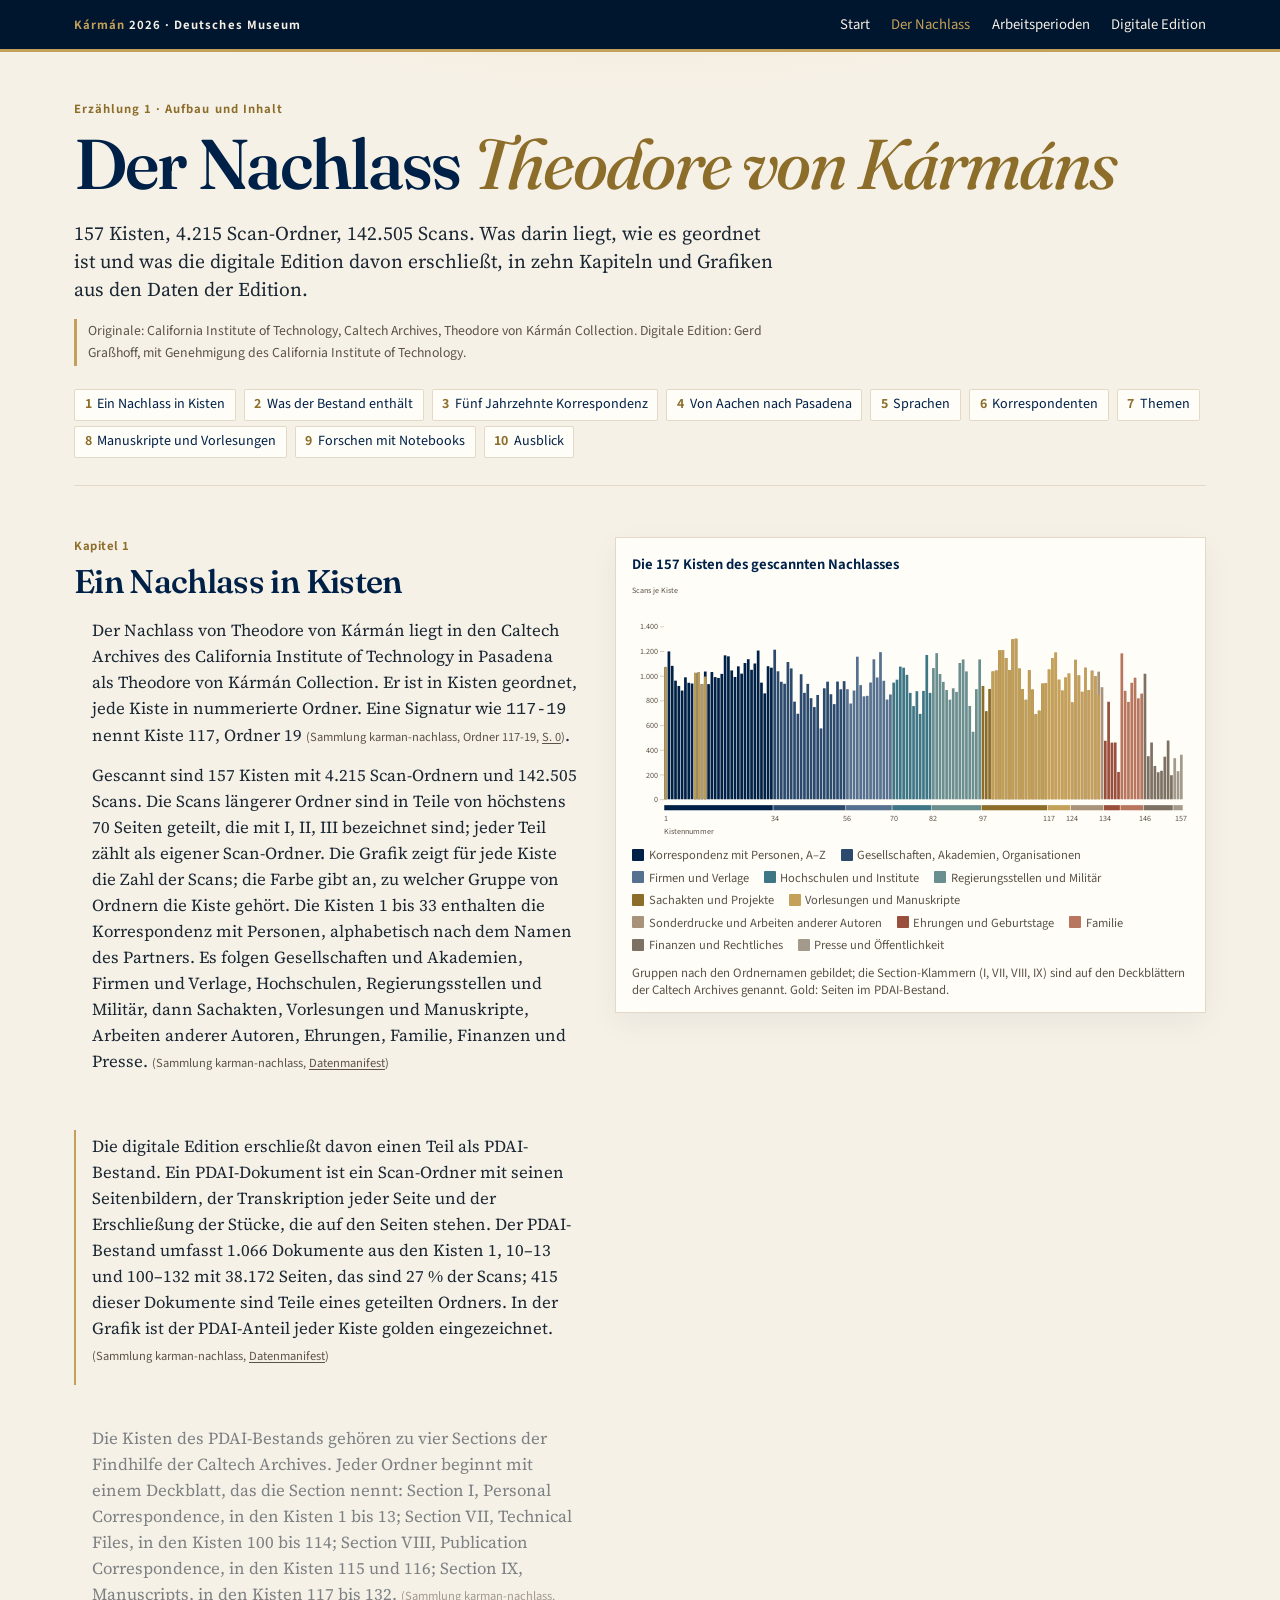
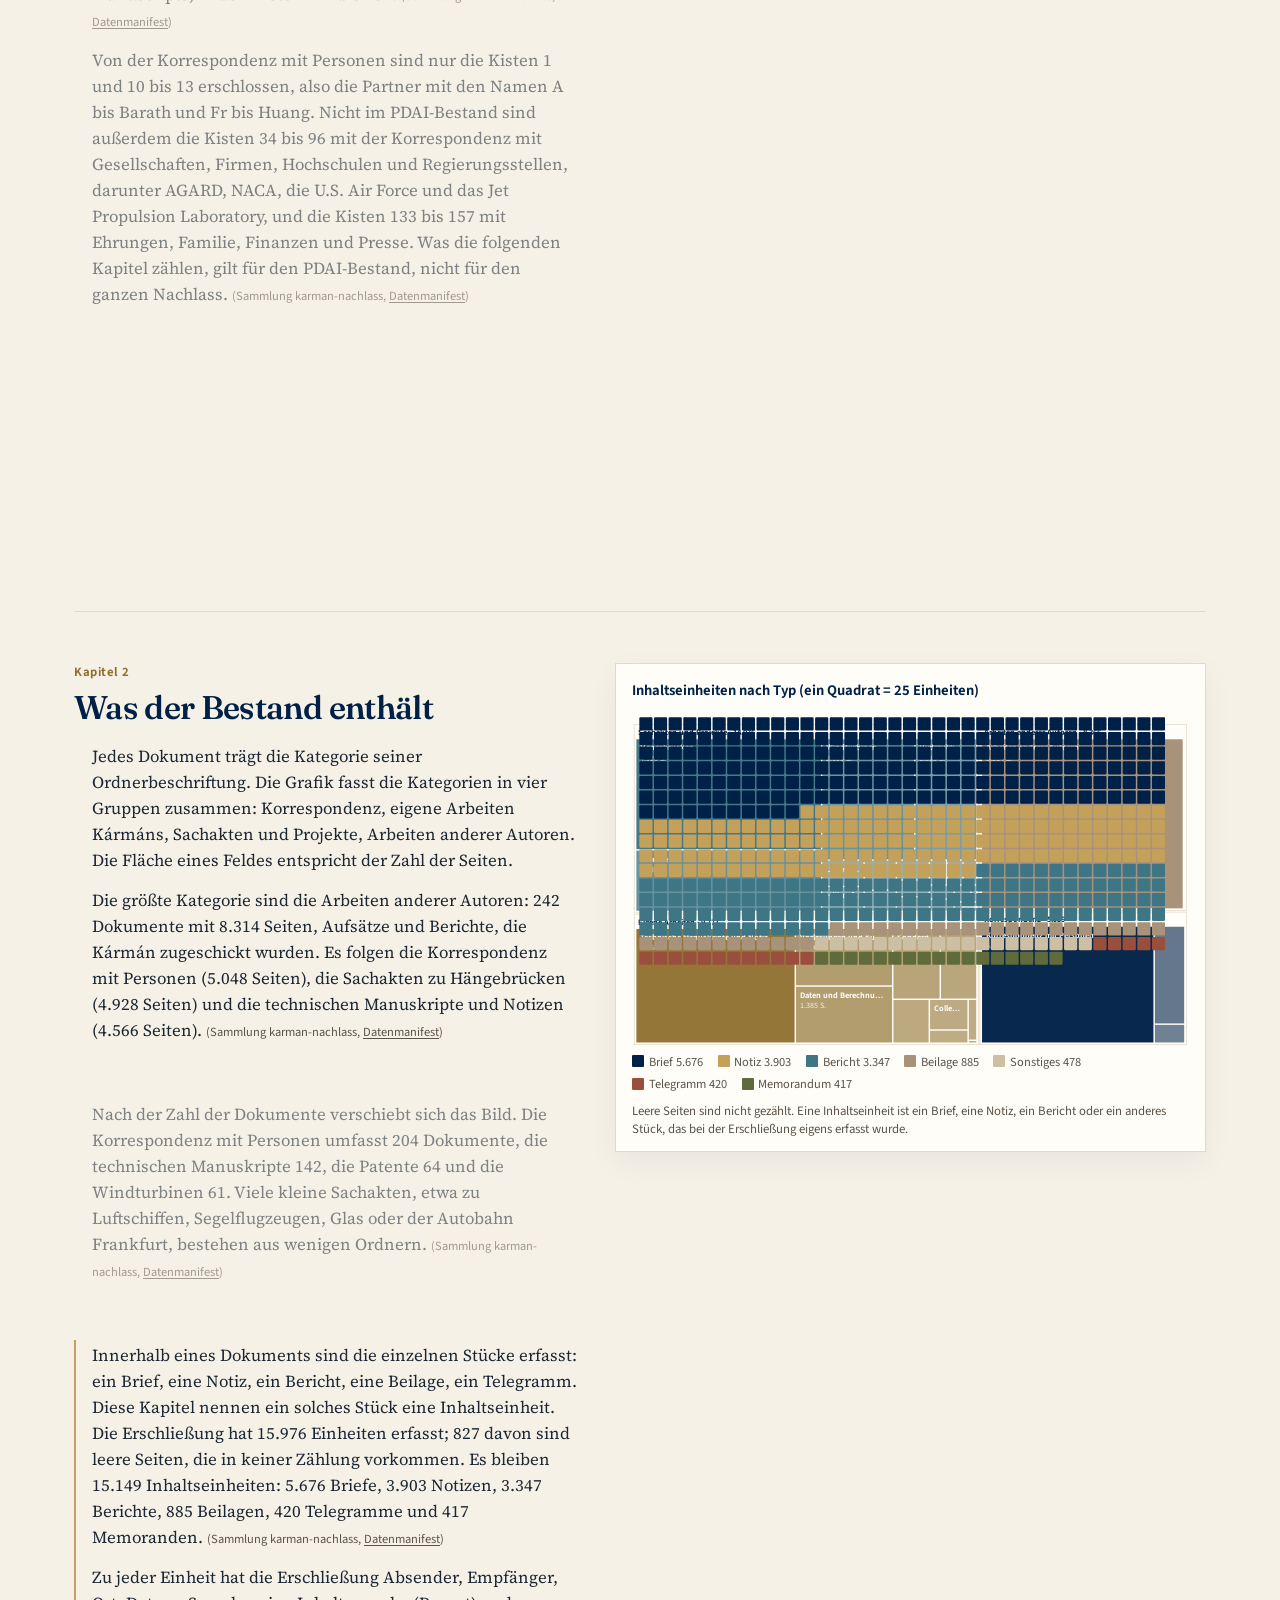
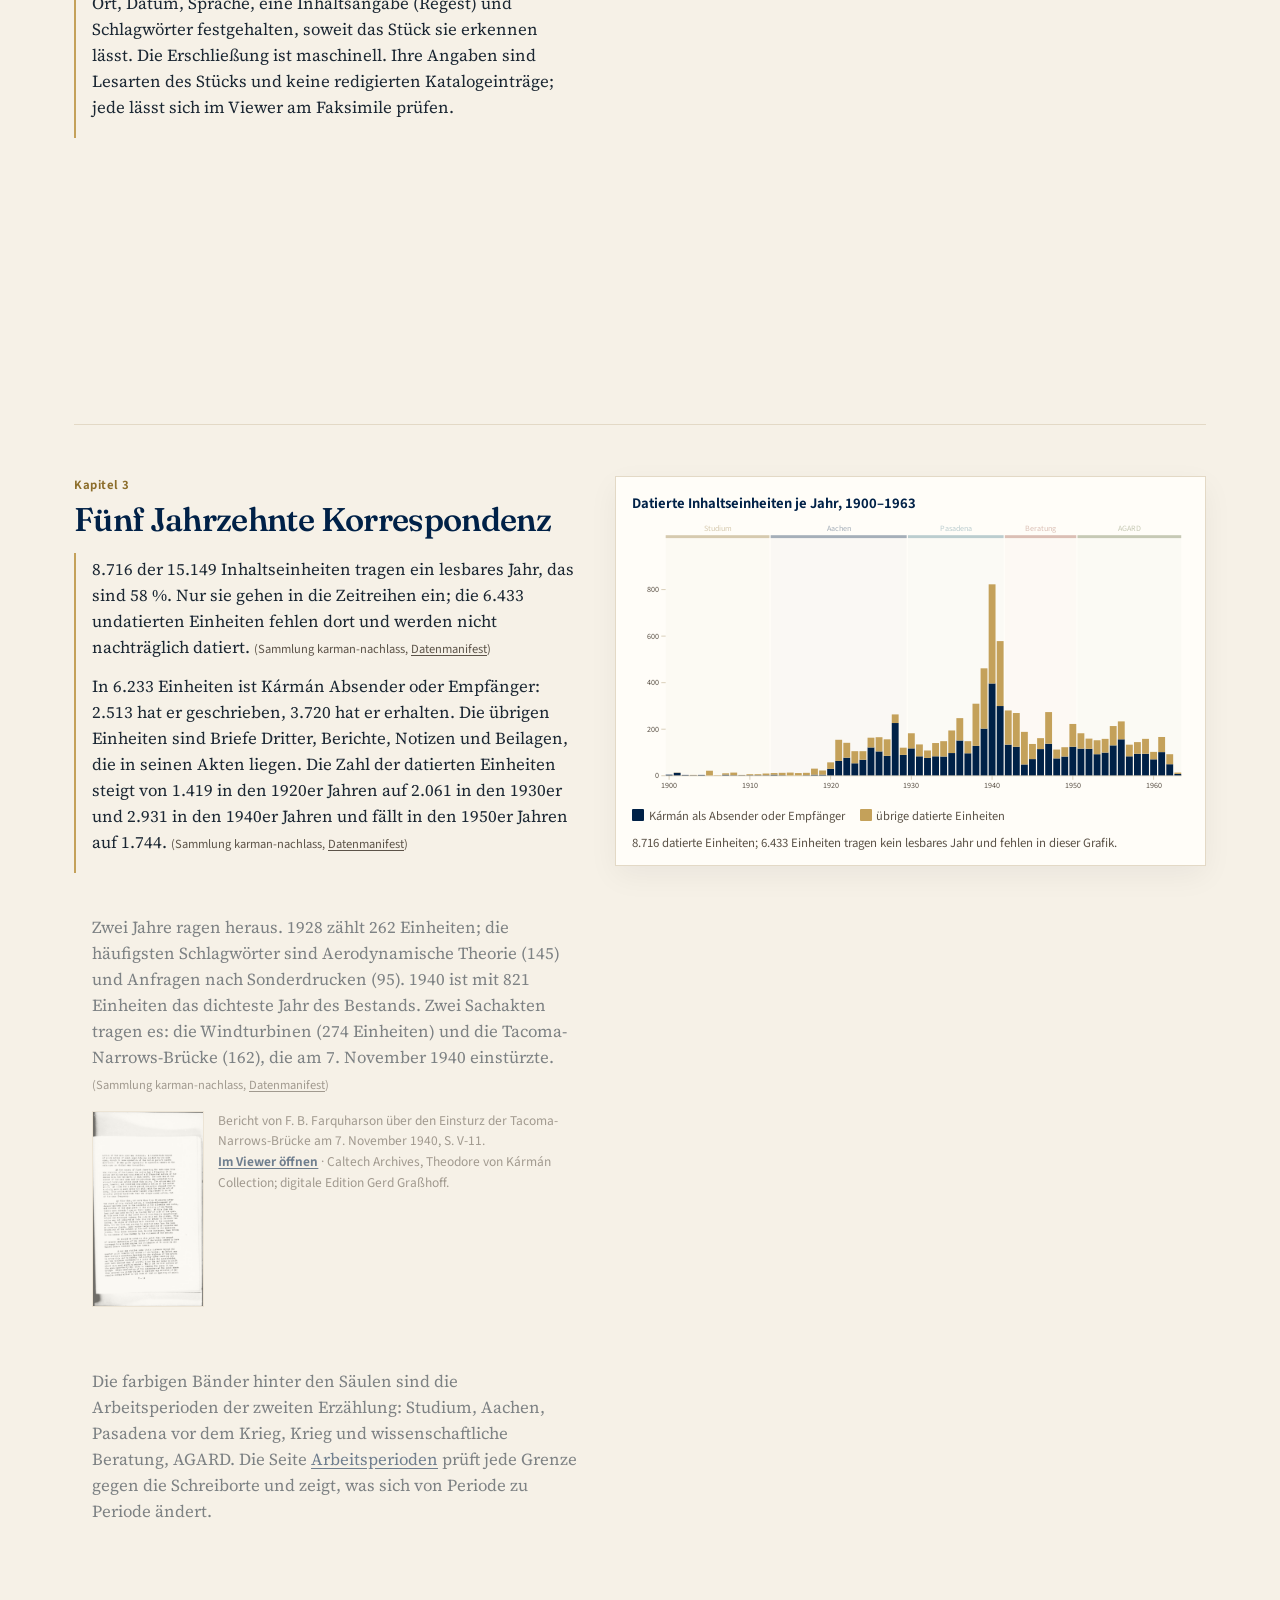
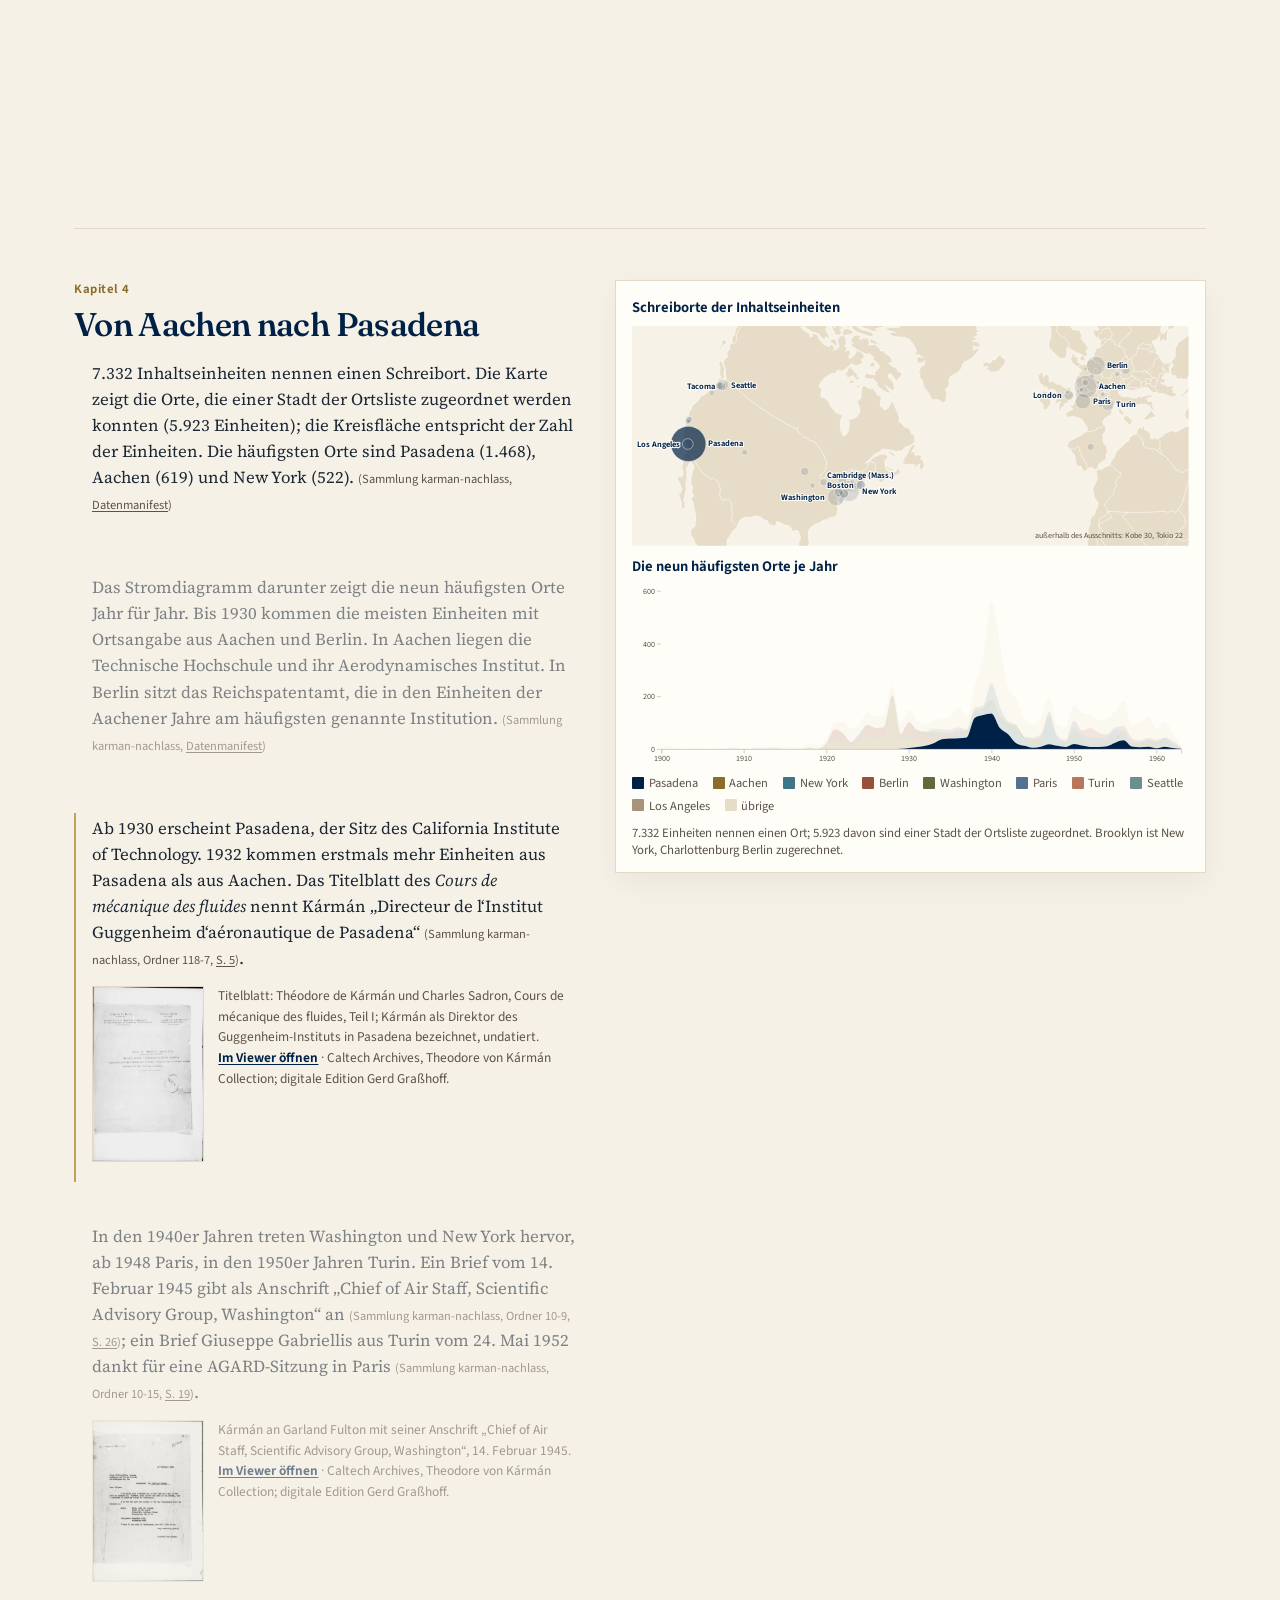
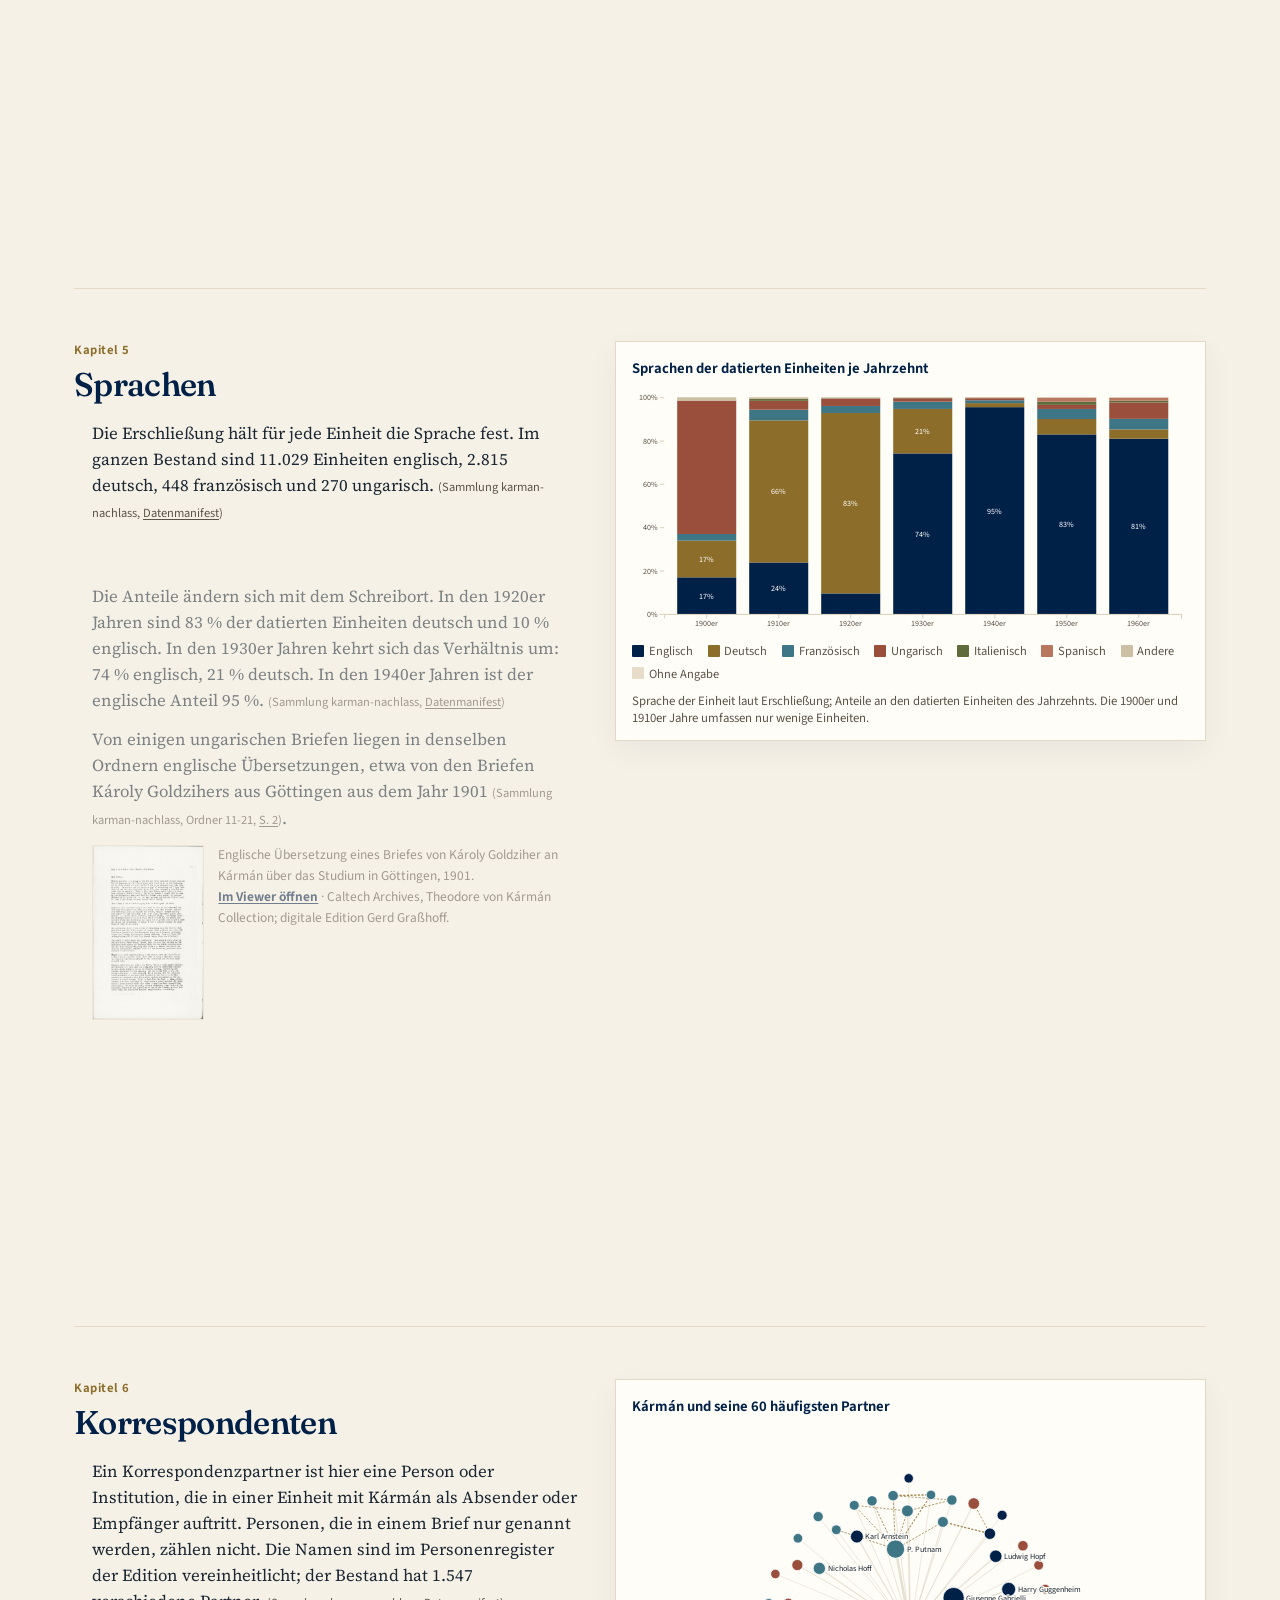
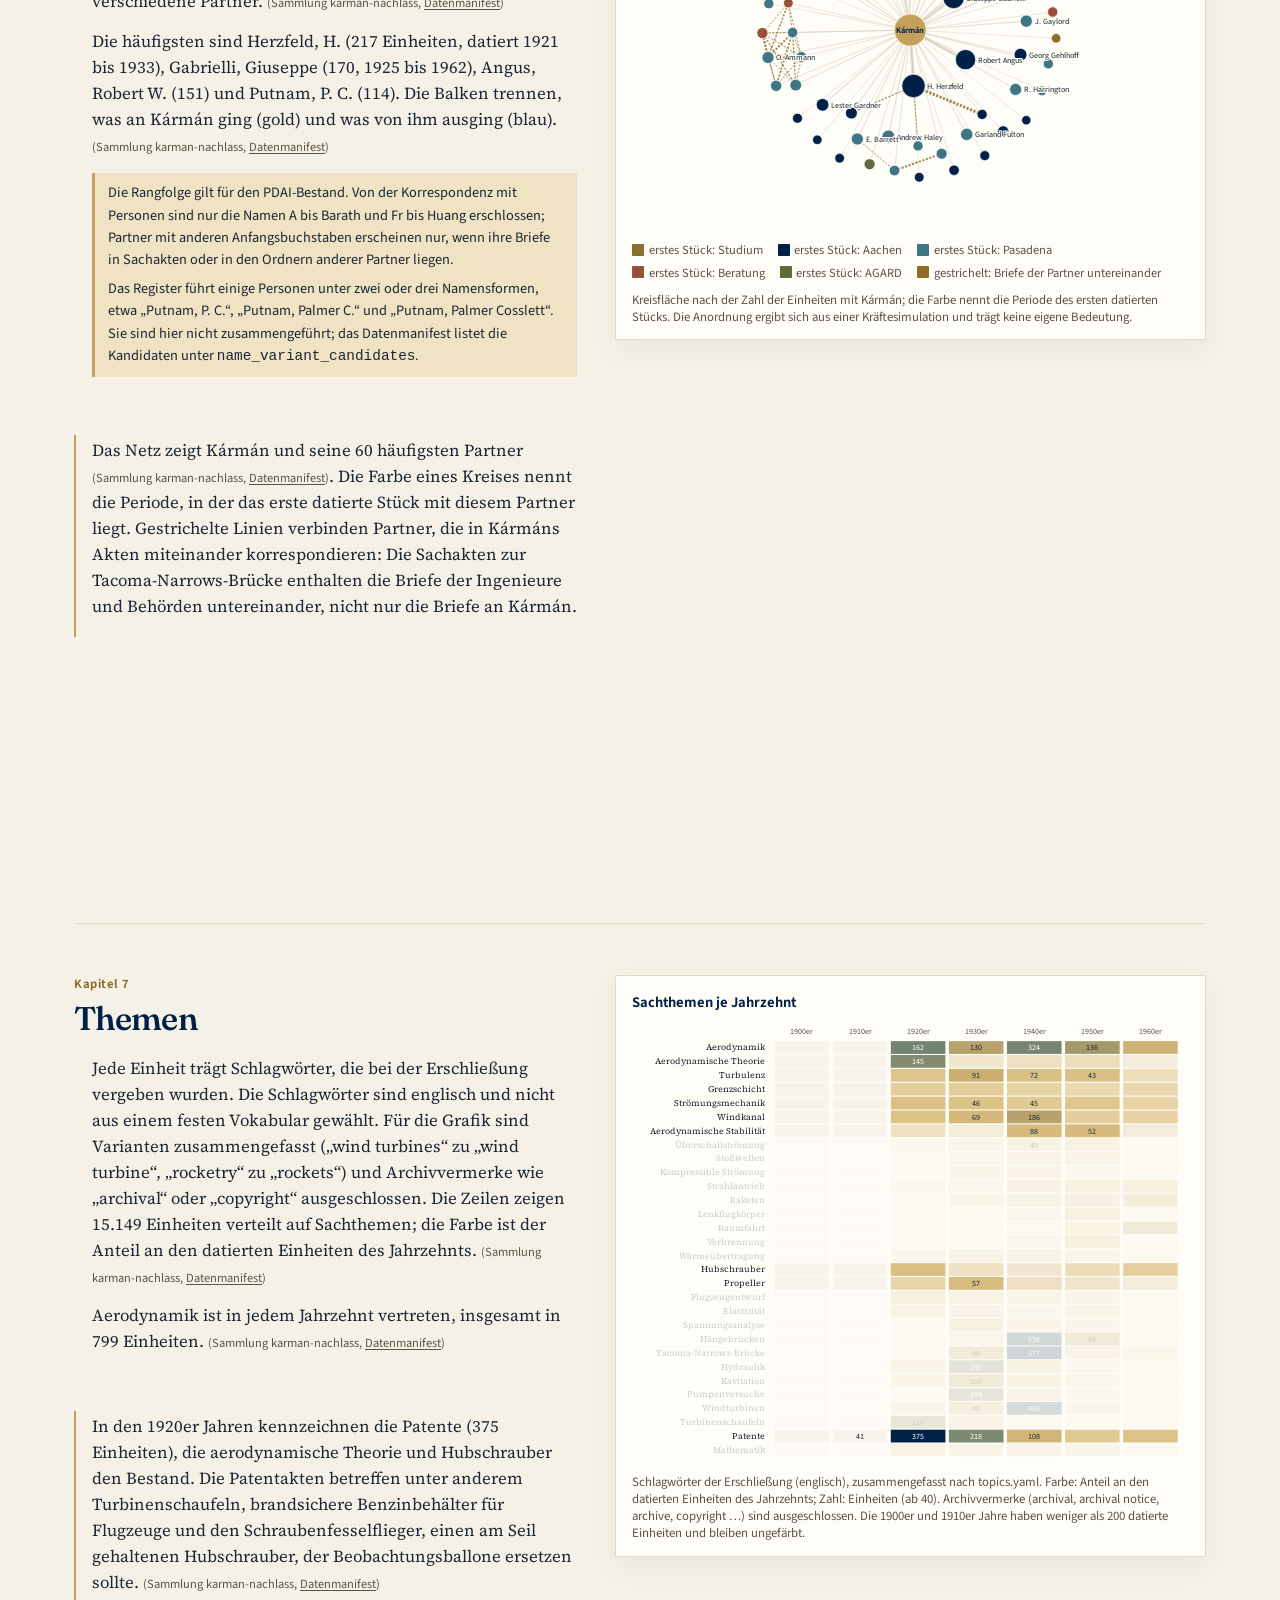
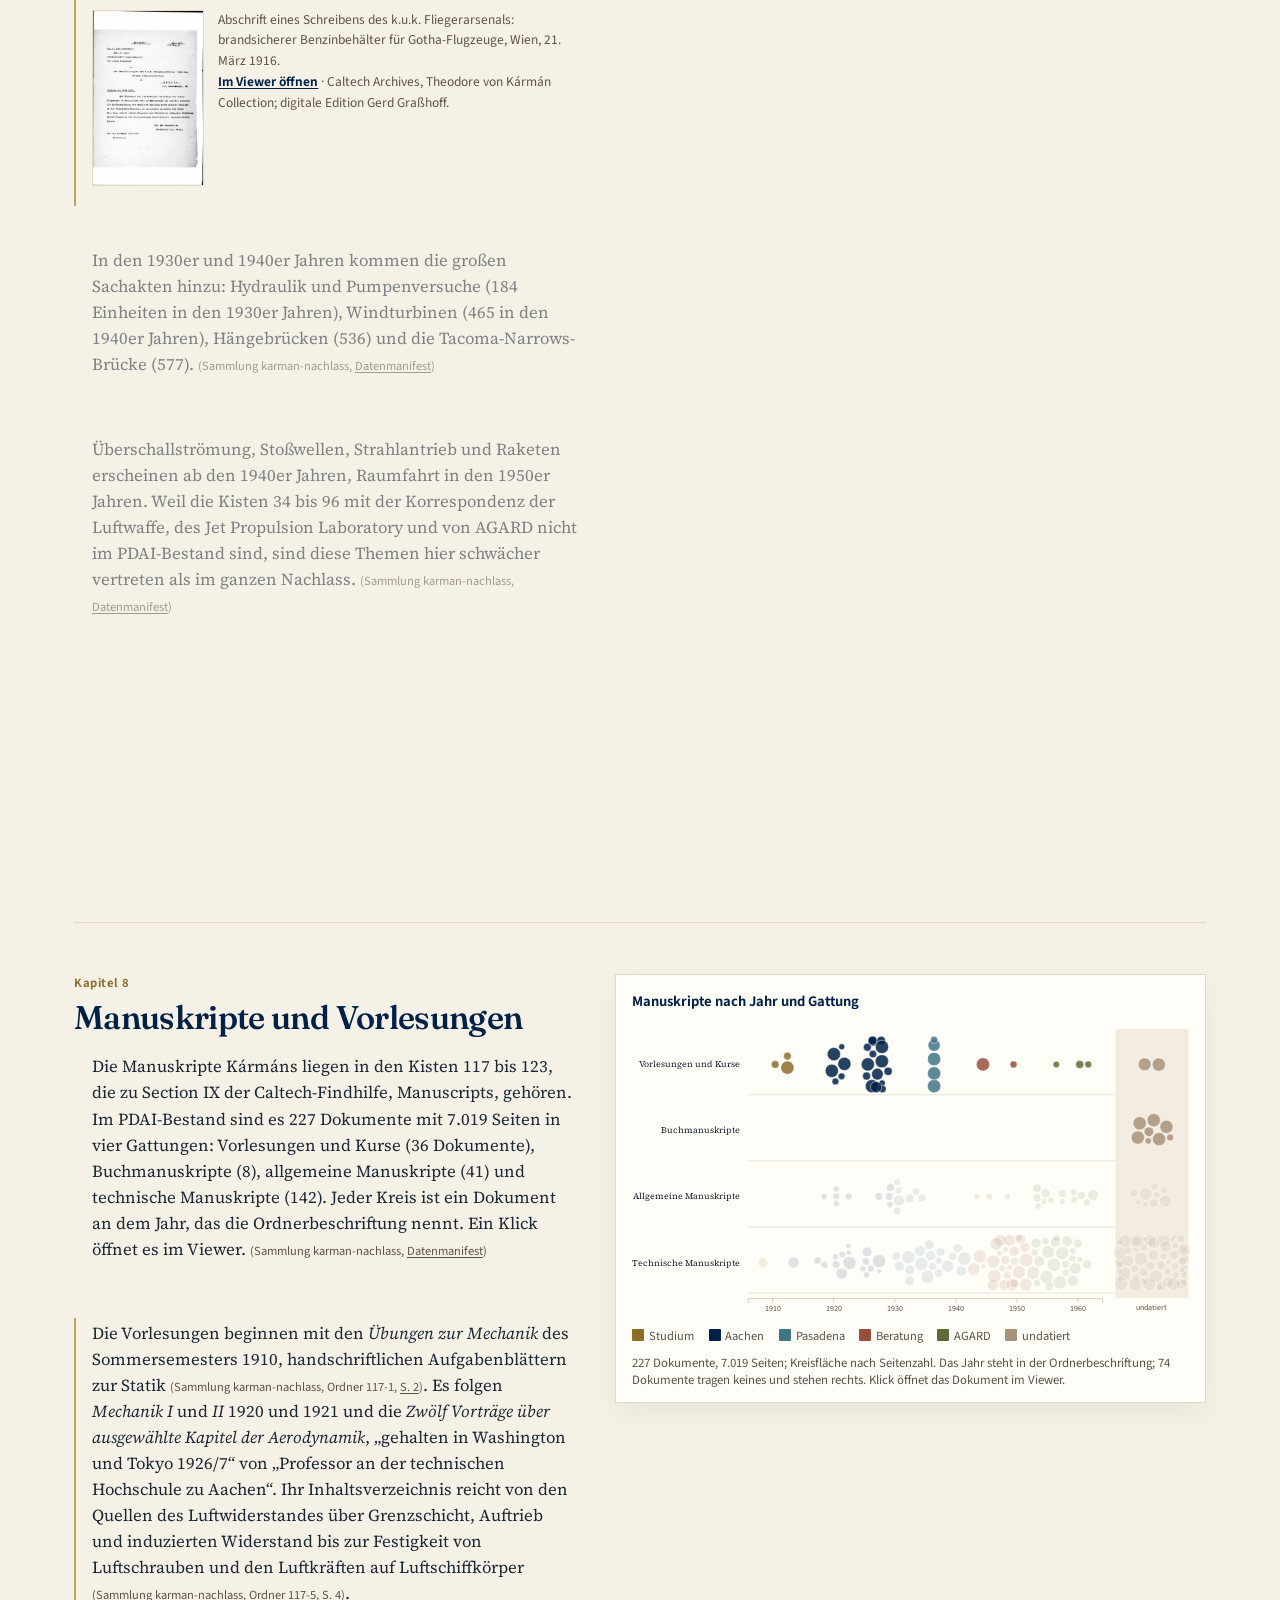
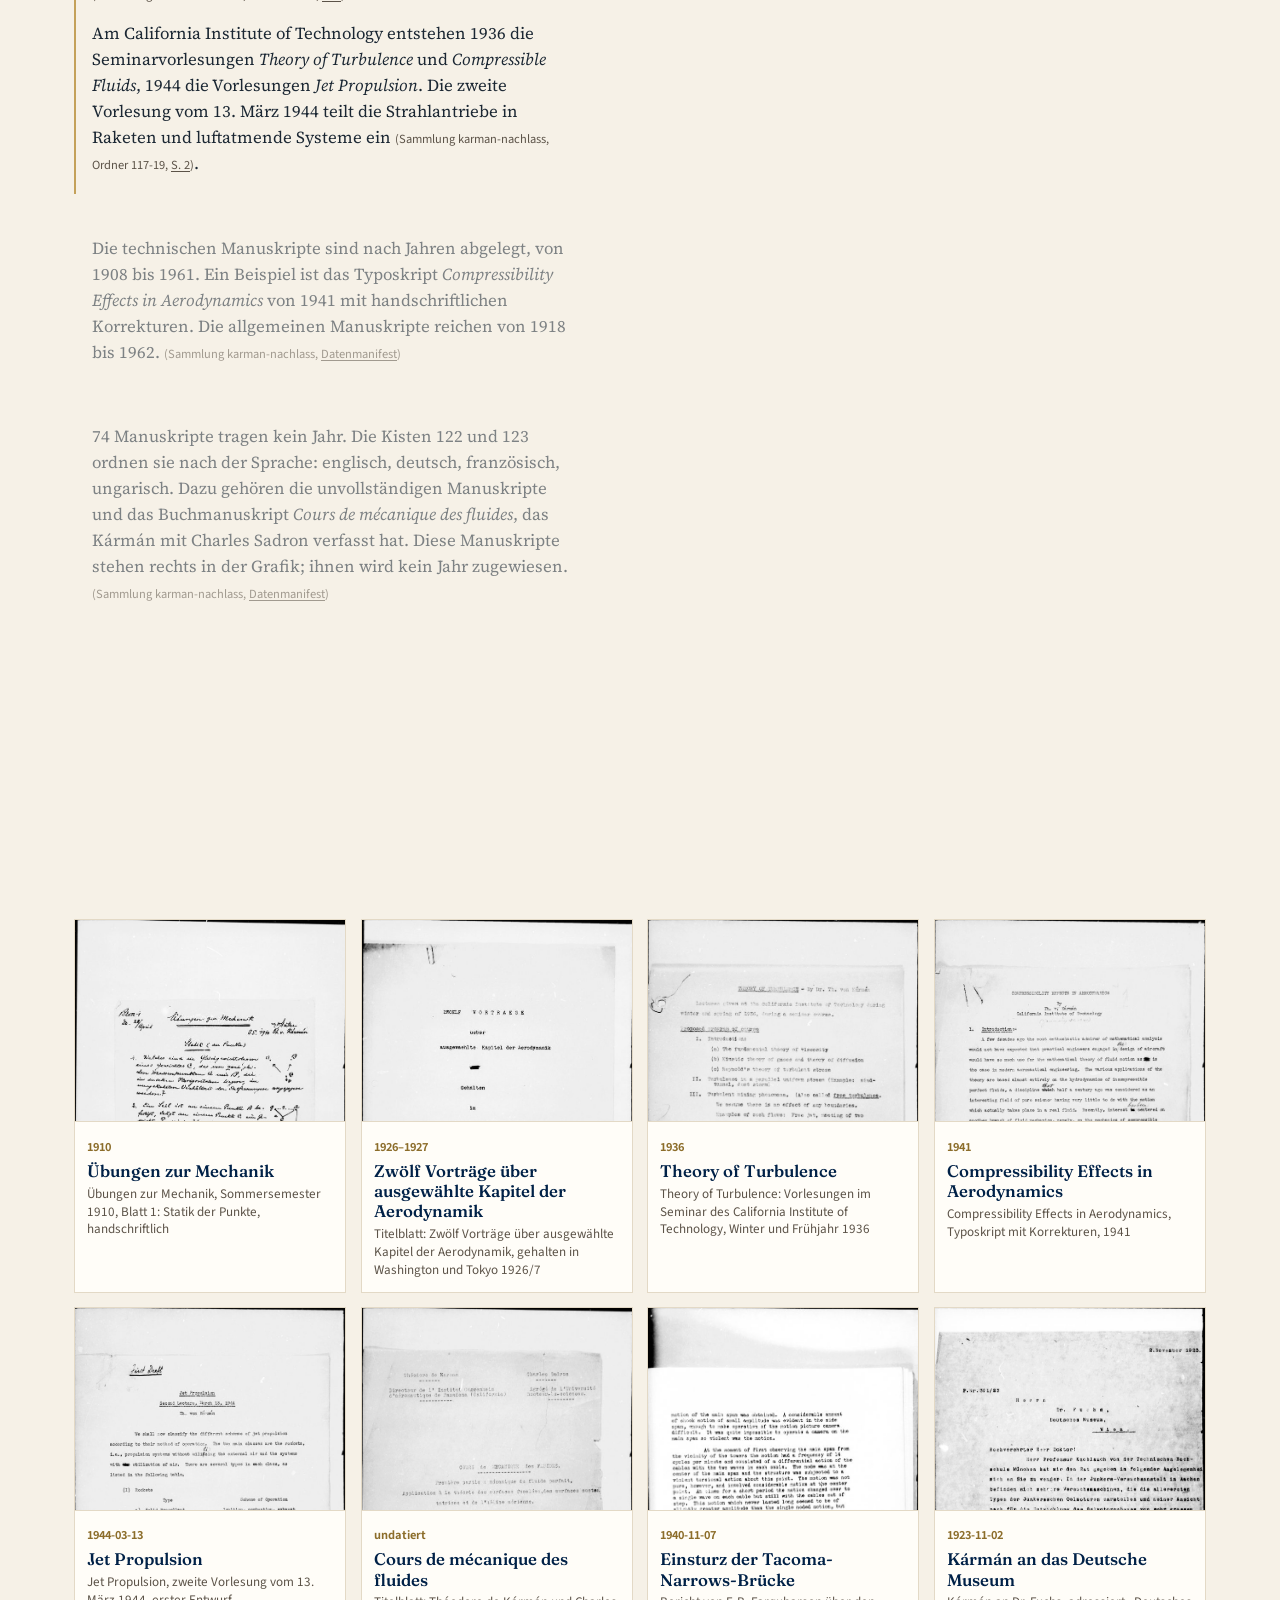
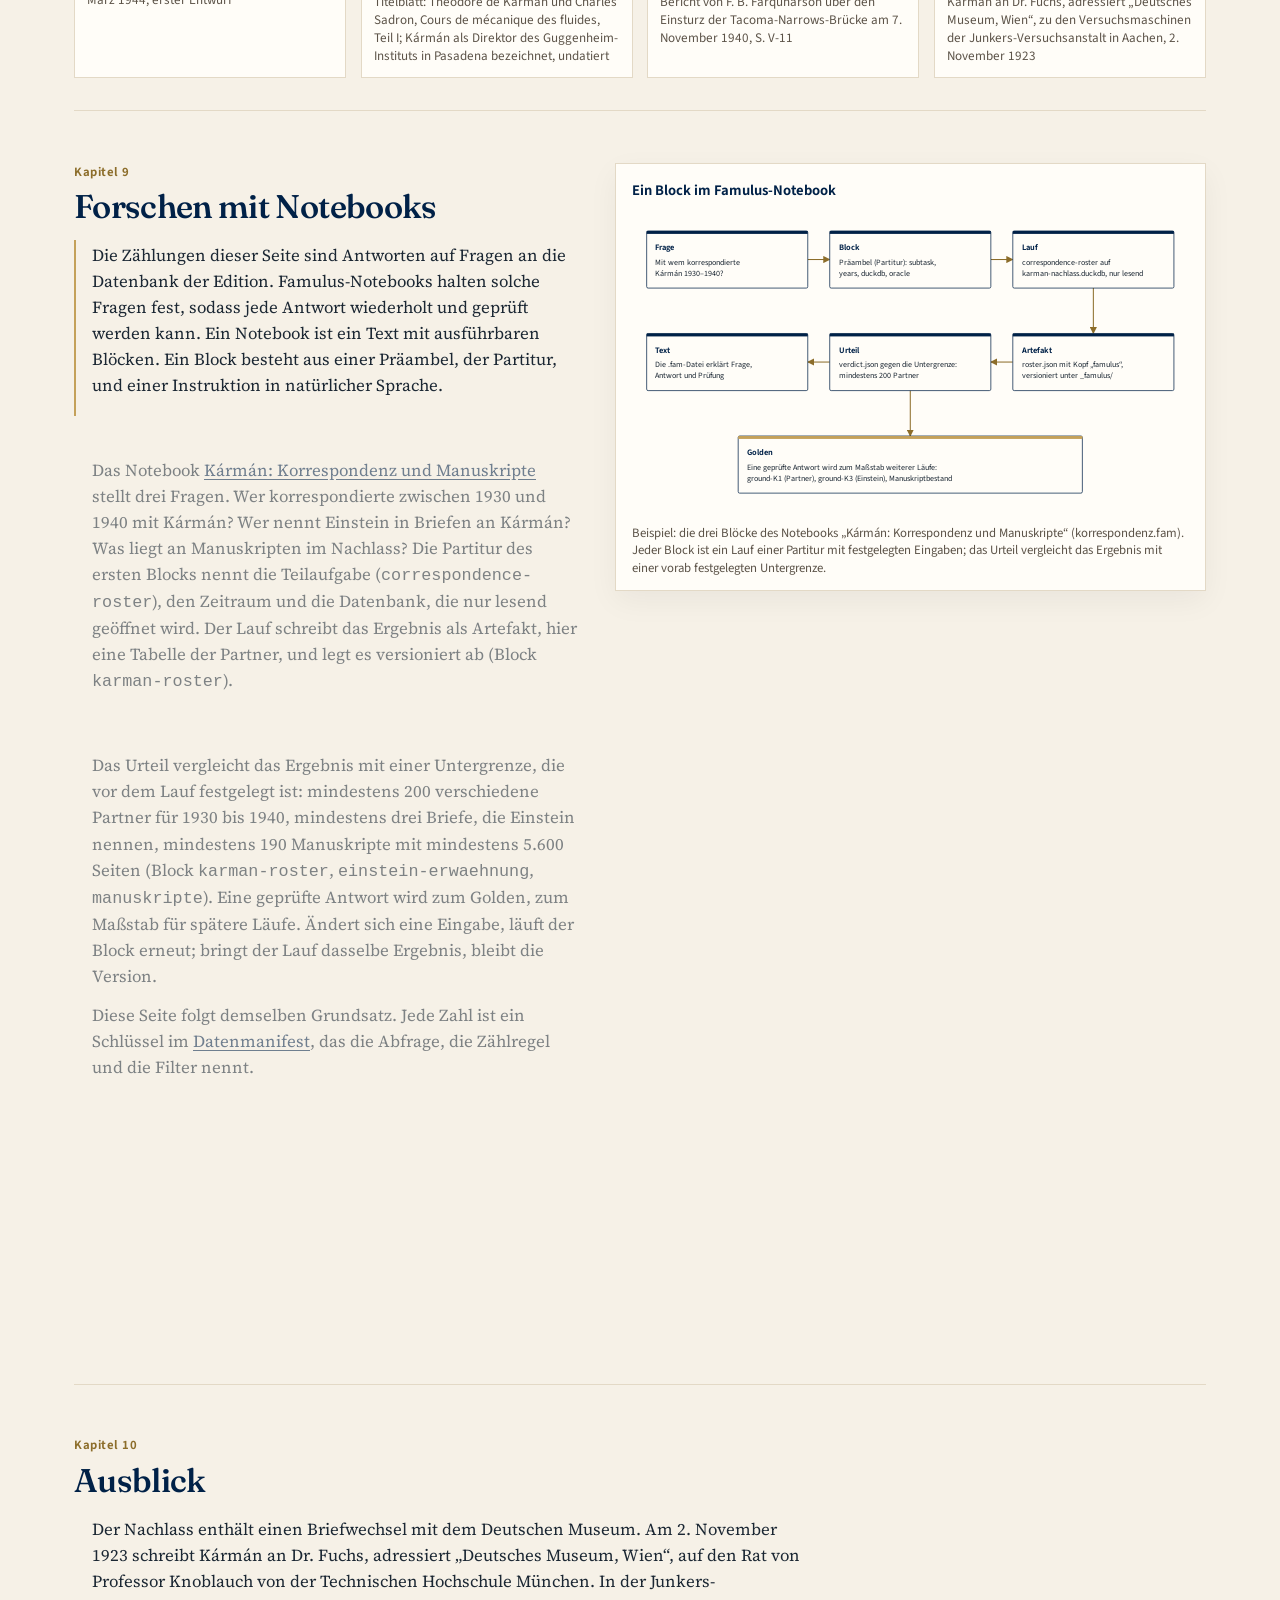
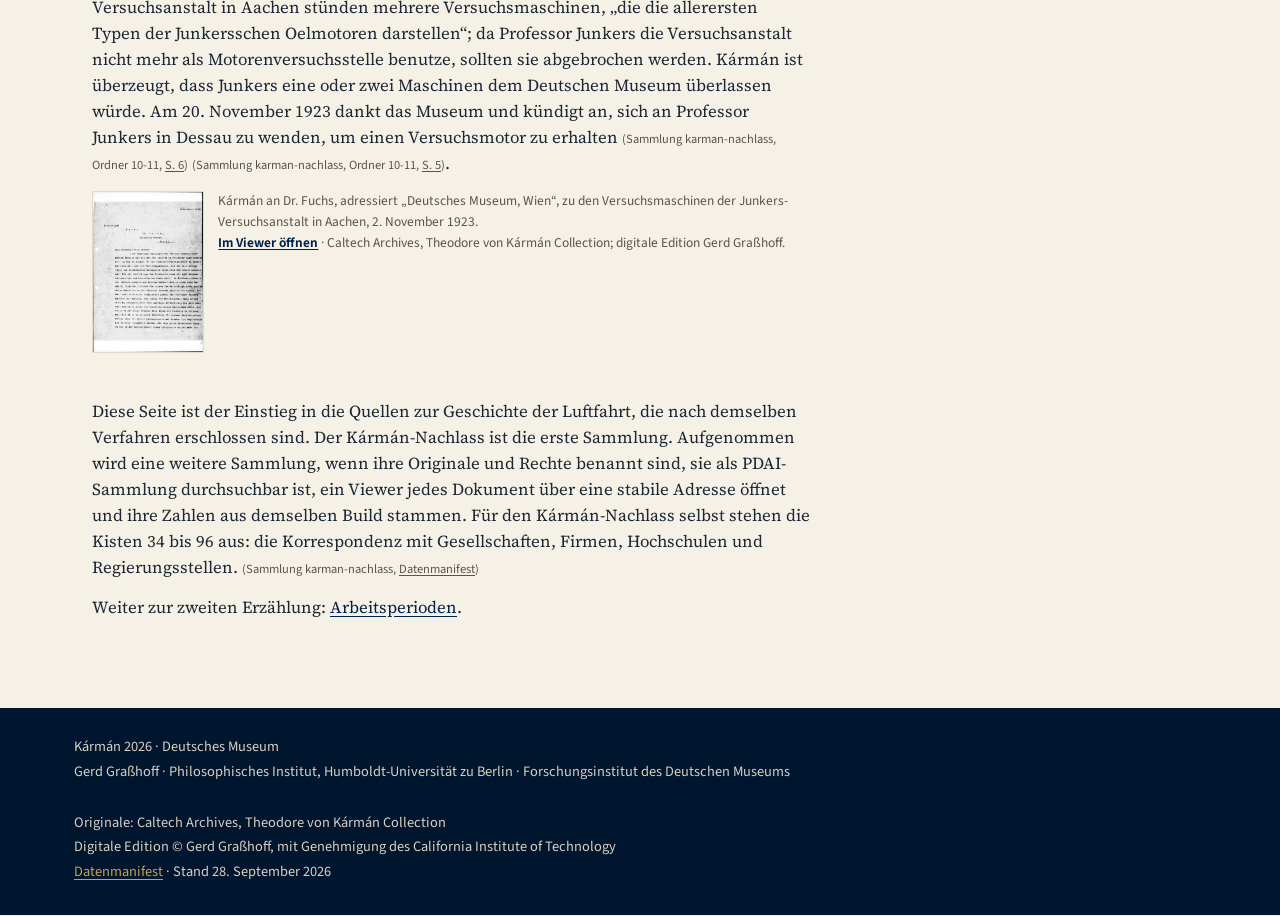
==== commit 58b1a549: "Mark the working periods as confirmed by the author." ====
--- a/nachlass/index.html
+++ b/nachlass/index.html
@@ -10,7 +10,7 @@
   <link rel="preconnect" href="https://fonts.googleapis.com">
   <link rel="preconnect" href="https://fonts.gstatic.com" crossorigin>
   <link href="https://fonts.googleapis.com/css2?family=Fraunces:ital,opsz,wght@0,9..144,460;0,9..144,560;1,9..144,460&family=Source+Sans+3:ital,wght@0,400;0,560;0,650;1,400&family=Source+Serif+4:ital,opsz,wght@0,8..60,400;0,8..60,560;1,8..60,400&display=swap" rel="stylesheet">
-  <link rel="stylesheet" href="../assets/karman.css?v=20260928184851">
+  <link rel="stylesheet" href="../assets/karman.css?v=20260928194044">
 </head>
 <body>
   <a class="skip" href="#inhalt">Zum Inhalt</a>
@@ -50,7 +50,7 @@
 <p>In 6.233 Einheiten ist Kármán Absender oder Empfänger: 2.513 hat er geschrieben, 3.720 hat er erhalten. Die übrigen Einheiten sind Briefe Dritter, Berichte, Notizen und Beilagen, die in seinen Akten liegen. Die Zahl der datierten Einheiten steigt von 1.419 in den 1920er Jahren auf 2.061 in den 1930er und 2.931 in den 1940er Jahren und fällt in den 1950er Jahren auf 1.744. <span class="locus">(Sammlung karman-nachlass, <a href="../data/manifest.json">Datenmanifest</a>)</span></p></div>
 <div class="step" data-step="1"><p>Zwei Jahre ragen heraus. 1928 zählt 262 Einheiten; die häufigsten Schlagwörter sind Aerodynamische Theorie (145) und Anfragen nach Sonderdrucken (95). 1940 ist mit 821 Einheiten das dichteste Jahr des Bestands. Zwei Sachakten tragen es: die Windturbinen (274 Einheiten) und die Tacoma-Narrows-Brücke (162), die am 7. November 1940 einstürzte. <span class="locus">(Sammlung karman-nachlass, <a href="../data/manifest.json">Datenmanifest</a>)</span></p>
 <figure class="quote-card"><a href="https://lettre.ngrok.dev/karman/?doc=102-10_bridges_suspension_iii&p=36" target="_blank" rel="noopener" target="_blank" rel="noopener"><img src="../img/tacoma-1940.jpg" alt="Bericht von F. B. Farquharson über den Einsturz der Tacoma-Narrows-Brücke am 7. November 1940, S. V-11" loading="lazy" width="567" height="1000"></a><figcaption>Bericht von F. B. Farquharson über den Einsturz der Tacoma-Narrows-Brücke am 7. November 1940, S. V-11.<br><a href="https://lettre.ngrok.dev/karman/?doc=102-10_bridges_suspension_iii&p=36" target="_blank" rel="noopener" target="_blank" rel="noopener">Im Viewer öffnen</a> · Caltech Archives, Theodore von Kármán Collection; digitale Edition Gerd Graßhoff.</figcaption></figure></div>
-<div class="step" data-step="2"><p>Die farbigen Bänder hinter den Säulen sind die Arbeitsperioden der zweiten Erzählung: Studium, Aachen, Pasadena vor dem Krieg, Krieg und wissenschaftliche Beratung, AGARD. Ihre Grenzen sind vorläufig. Die Seite <a href="../perioden/">Arbeitsperioden</a> prüft jede Grenze gegen die Schreiborte und zeigt, was sich von Periode zu Periode ändert.</p></div></div><div class="chapter-figure"><div class="sticky"><p class="fig-title">Datierte Inhaltseinheiten je Jahr, 1900–1963</p><div class="fig"></div></div></div></section></div>
+<div class="step" data-step="2"><p>Die farbigen Bänder hinter den Säulen sind die Arbeitsperioden der zweiten Erzählung: Studium, Aachen, Pasadena vor dem Krieg, Krieg und wissenschaftliche Beratung, AGARD. Die Seite <a href="../perioden/">Arbeitsperioden</a> prüft jede Grenze gegen die Schreiborte und zeigt, was sich von Periode zu Periode ändert.</p></div></div><div class="chapter-figure"><div class="sticky"><p class="fig-title">Datierte Inhaltseinheiten je Jahr, 1900–1963</p><div class="fig"></div></div></div></section></div>
 <div class="wrap"><section class="chapter" id="k4" data-figure="places"><div class="chapter-text"><p class="chapter-num">Kapitel 4</p><h2>Von Aachen nach Pasadena</h2><div class="step" data-step="0"><p>7.332 Inhaltseinheiten nennen einen Schreibort. Die Karte zeigt die Orte, die einer Stadt der Ortsliste zugeordnet werden konnten (5.923 Einheiten); die Kreisfläche entspricht der Zahl der Einheiten. Die häufigsten Orte sind Pasadena (1.468), Aachen (619) und New York (522). <span class="locus">(Sammlung karman-nachlass, <a href="../data/manifest.json">Datenmanifest</a>)</span></p></div>
 <div class="step" data-step="1"><p>Das Stromdiagramm darunter zeigt die neun häufigsten Orte Jahr für Jahr. Bis 1930 kommen die meisten Einheiten mit Ortsangabe aus Aachen und Berlin. In Aachen liegen die Technische Hochschule und ihr Aerodynamisches Institut. In Berlin sitzt das Reichspatentamt, die in den Einheiten der Aachener Jahre am häufigsten genannte Institution. <span class="locus">(Sammlung karman-nachlass, <a href="../data/manifest.json">Datenmanifest</a>)</span></p></div>
 <div class="step" data-step="2"><p>Ab 1930 erscheint Pasadena, der Sitz des California Institute of Technology. 1932 kommen erstmals mehr Einheiten aus Pasadena als aus Aachen. Das Titelblatt des <em>Cours de mécanique des fluides</em> nennt Kármán „Directeur de l‘Institut Guggenheim d‘aéronautique de Pasadena“ <span class="locus">(Sammlung karman-nachlass, Ordner 118-7, <a href="https://lettre.ngrok.dev/karman/?doc=118-7_manuscripts_of_book_cours_de_mecanique_des_fluides_i&amp;p=5" target="_blank" rel="noopener" target="_blank" rel="noopener">S. 5</a>)</span>.</p>
@@ -104,11 +104,11 @@
     </div>
   </footer>
 
-  <script src="../assets/vendor/d3.v7.min.js?v=20260928184851"></script>
-  <script src="../assets/vendor/topojson-client.min.js?v=20260928184851"></script>
-  <script src="../assets/vendor/world-110m.js?v=20260928184851"></script>
-  <script src="../data/bundle.js?v=20260928184851"></script>
-  <script src="../assets/js/charts.js?v=20260928184851"></script>
-  <script src="../assets/js/scrolly.js?v=20260928184851"></script>
+  <script src="../assets/vendor/d3.v7.min.js?v=20260928194044"></script>
+  <script src="../assets/vendor/topojson-client.min.js?v=20260928194044"></script>
+  <script src="../assets/vendor/world-110m.js?v=20260928194044"></script>
+  <script src="../data/bundle.js?v=20260928194044"></script>
+  <script src="../assets/js/charts.js?v=20260928194044"></script>
+  <script src="../assets/js/scrolly.js?v=20260928194044"></script>
 </body>
 </html>
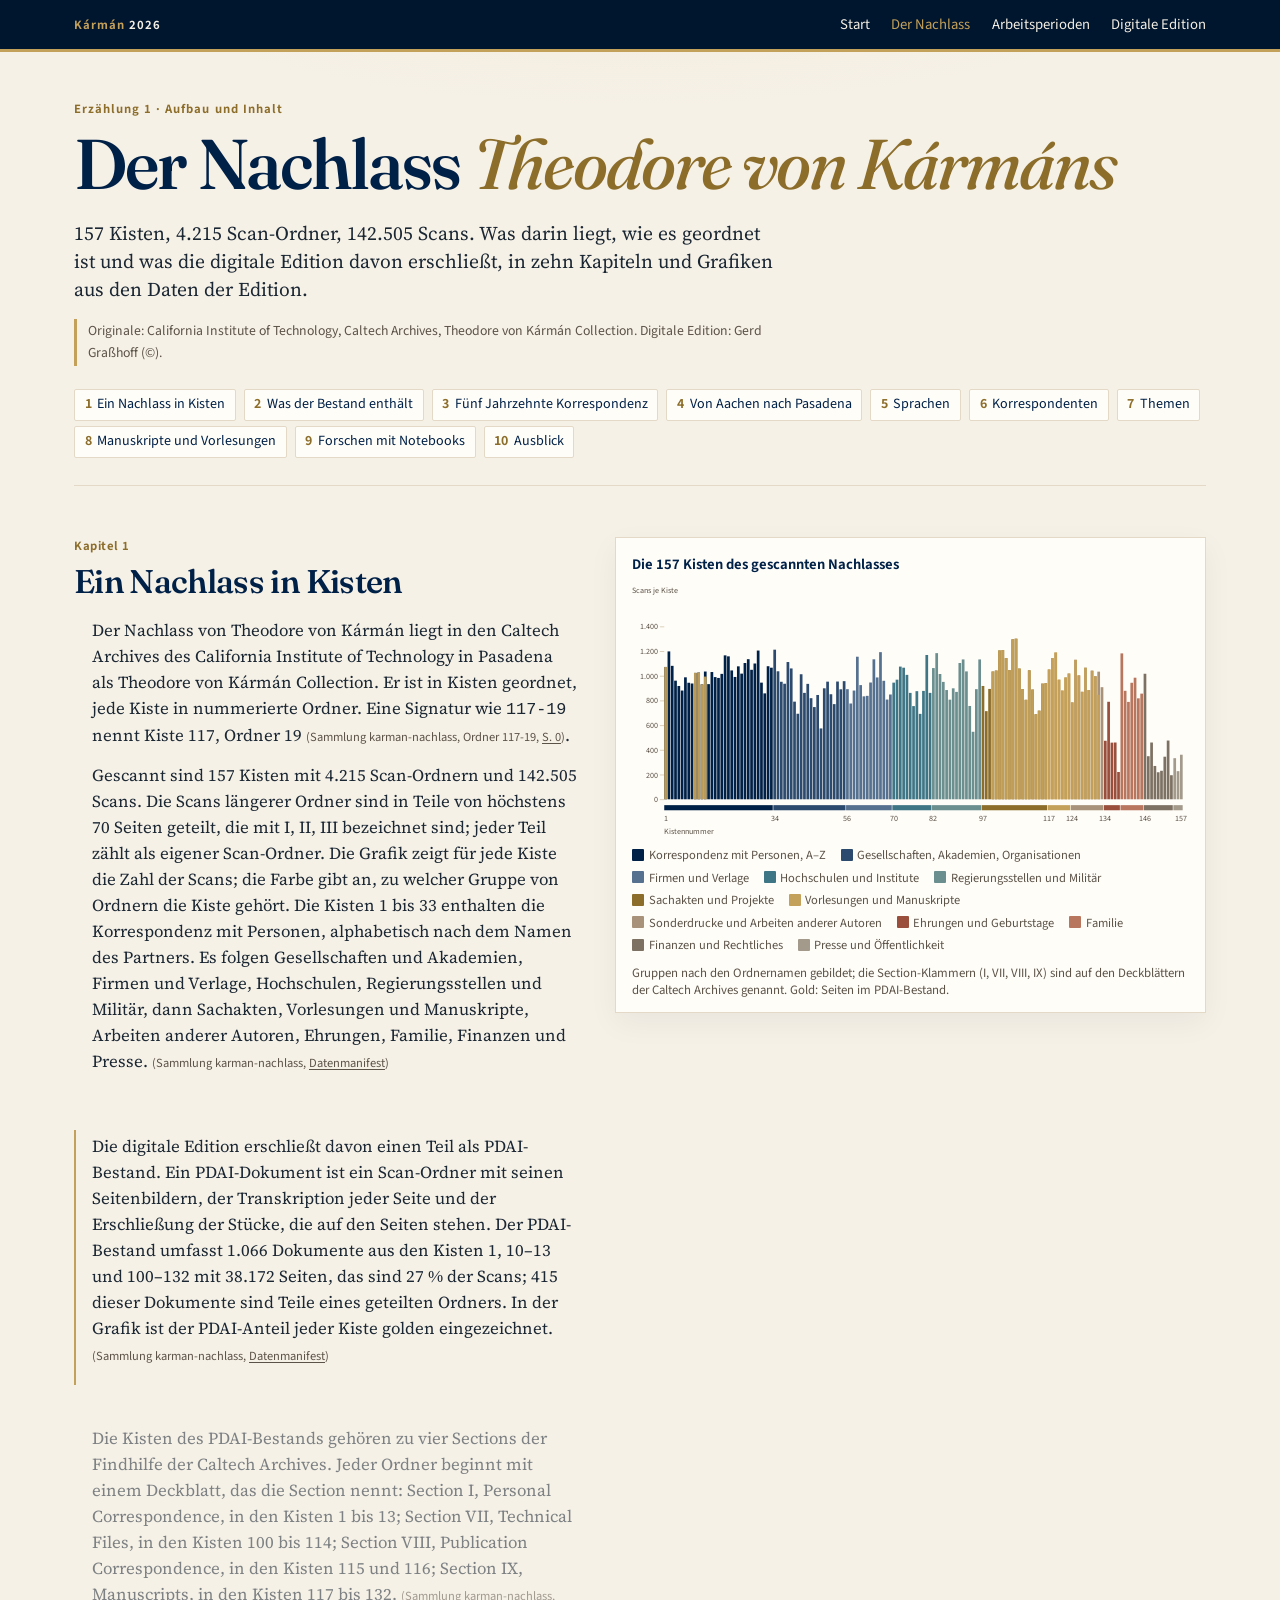
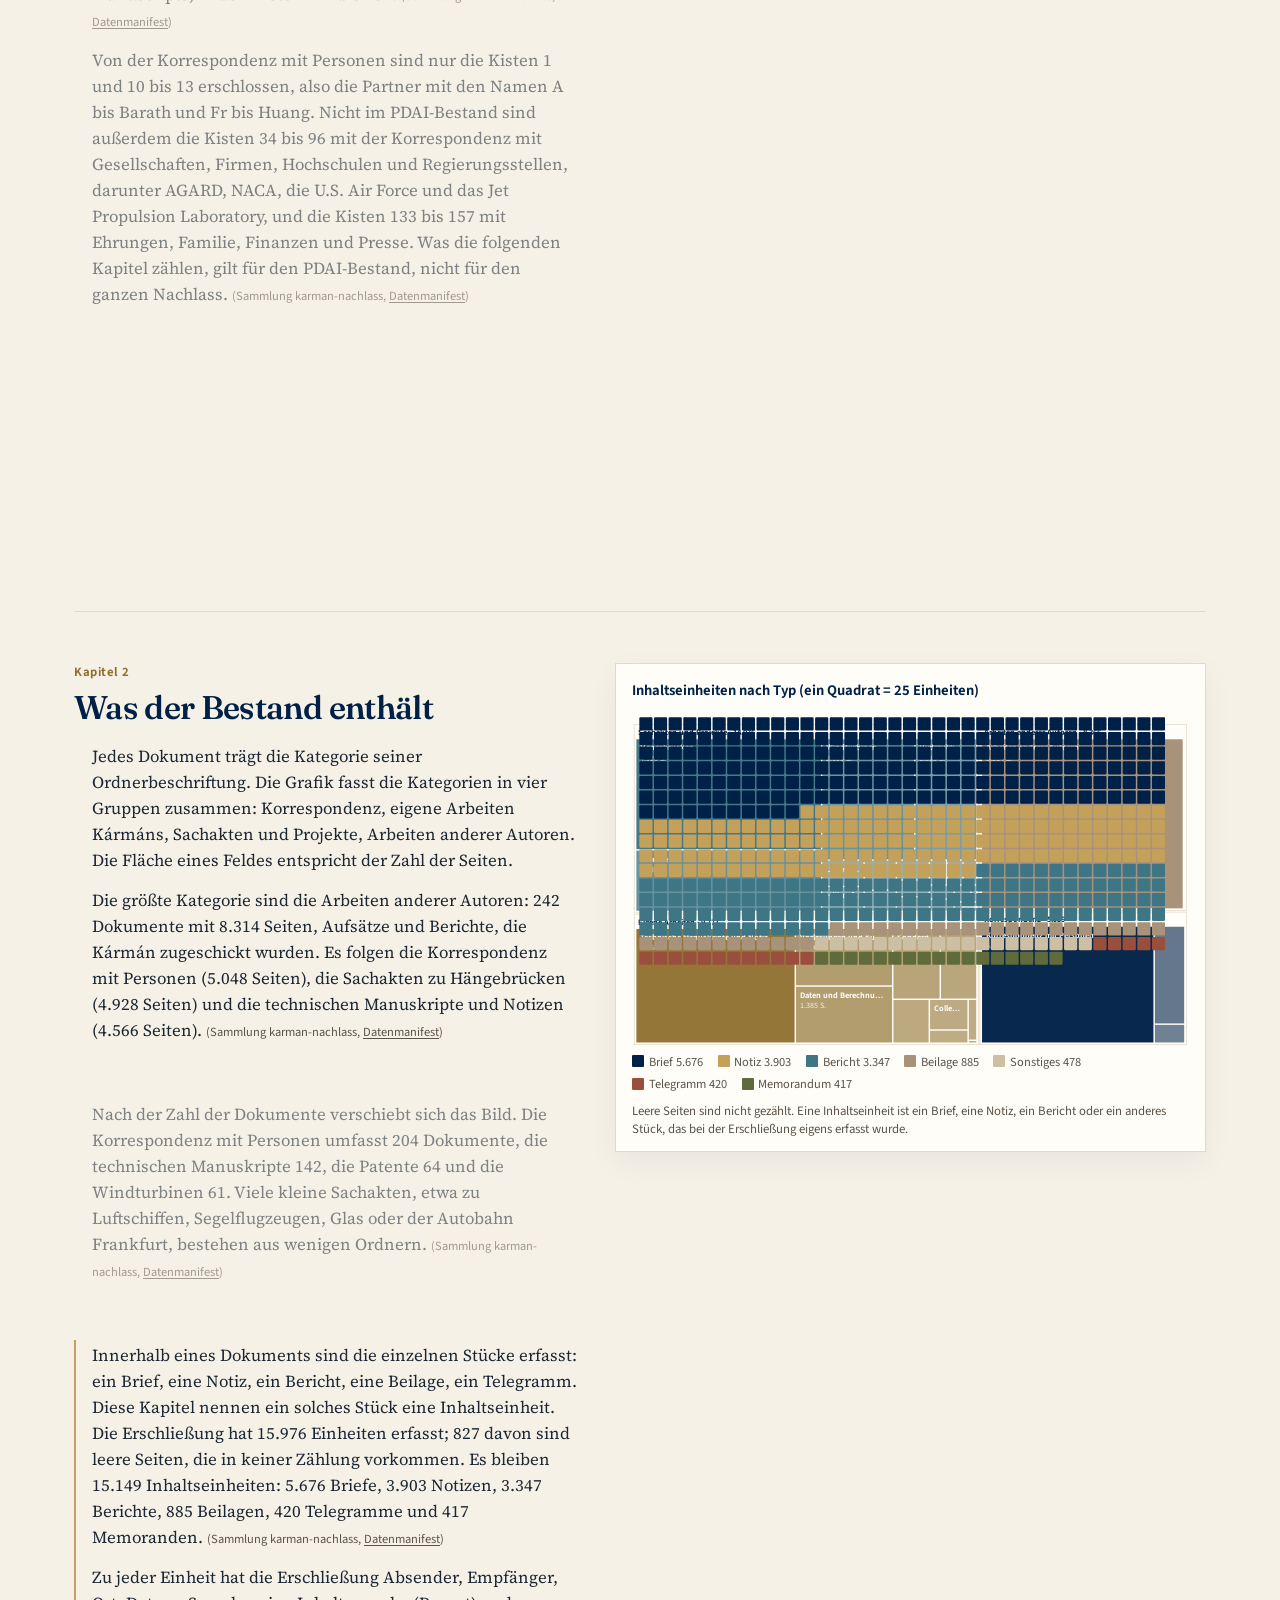
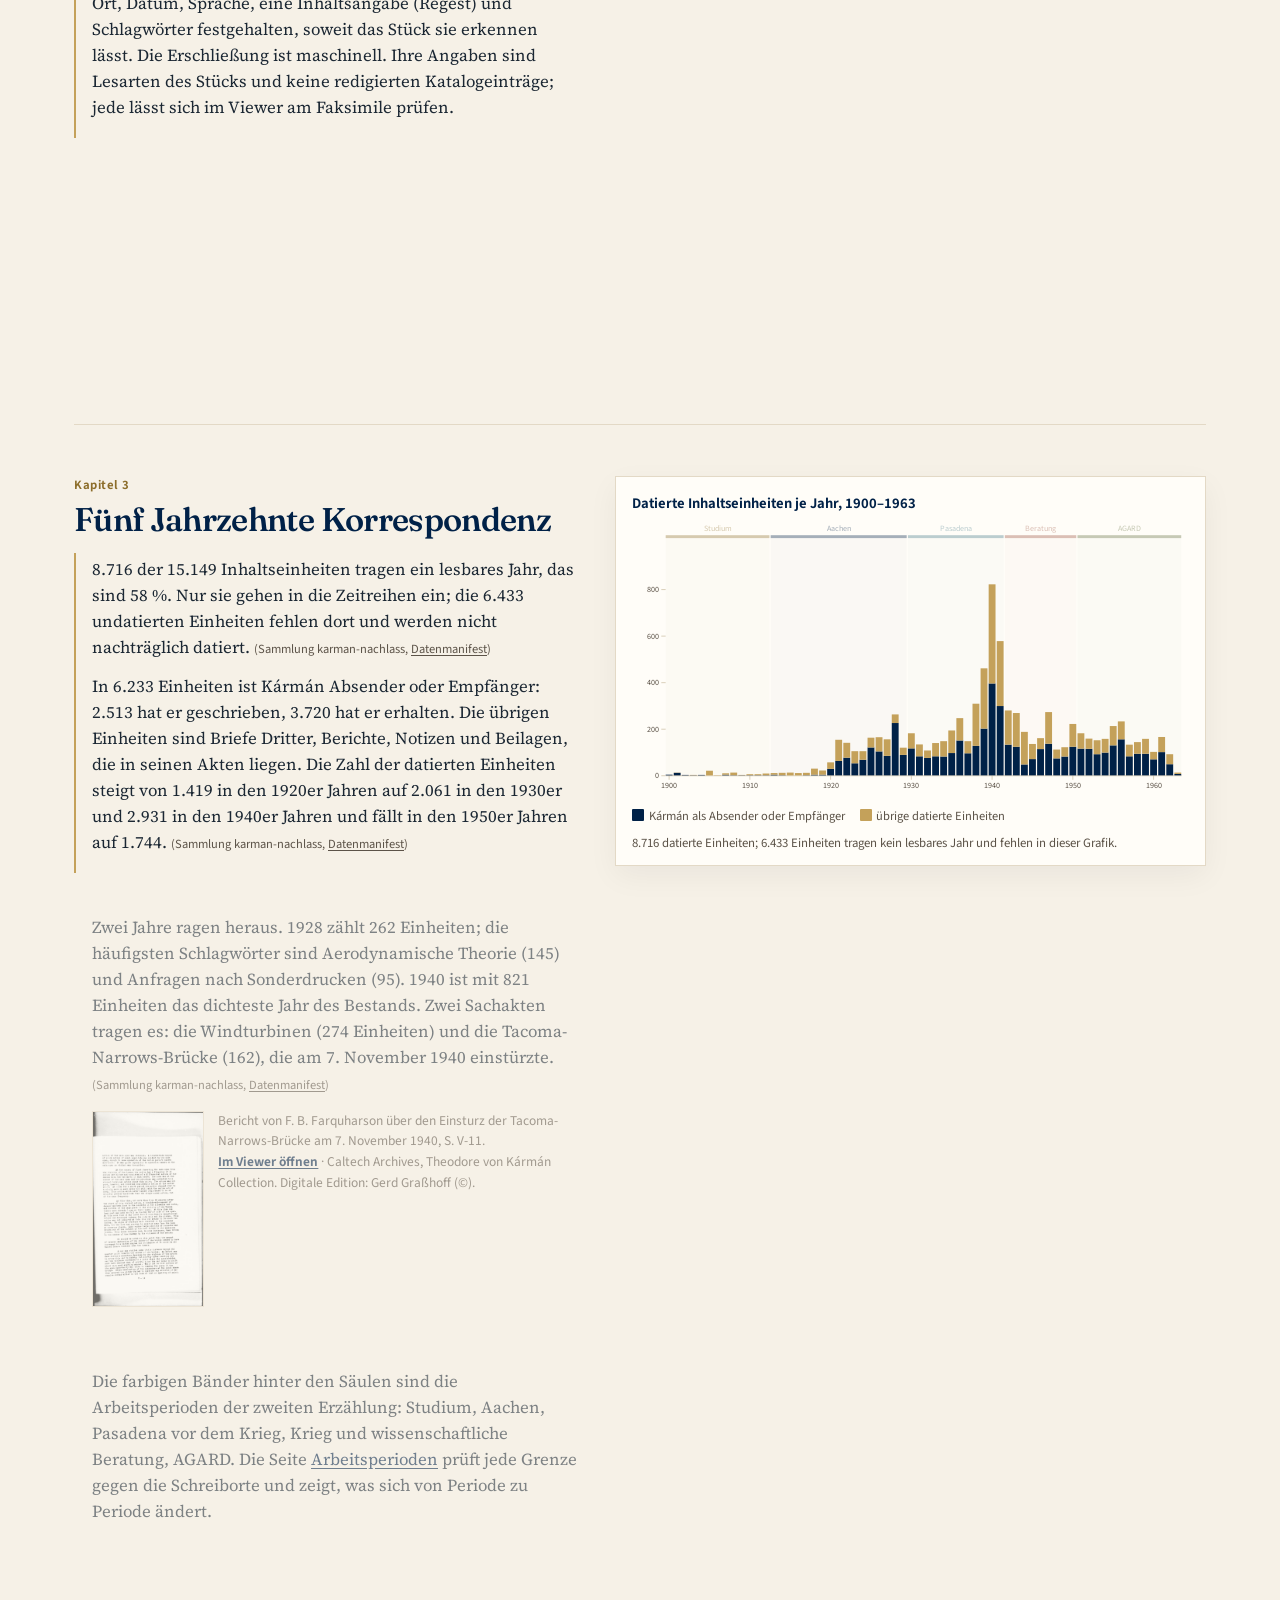
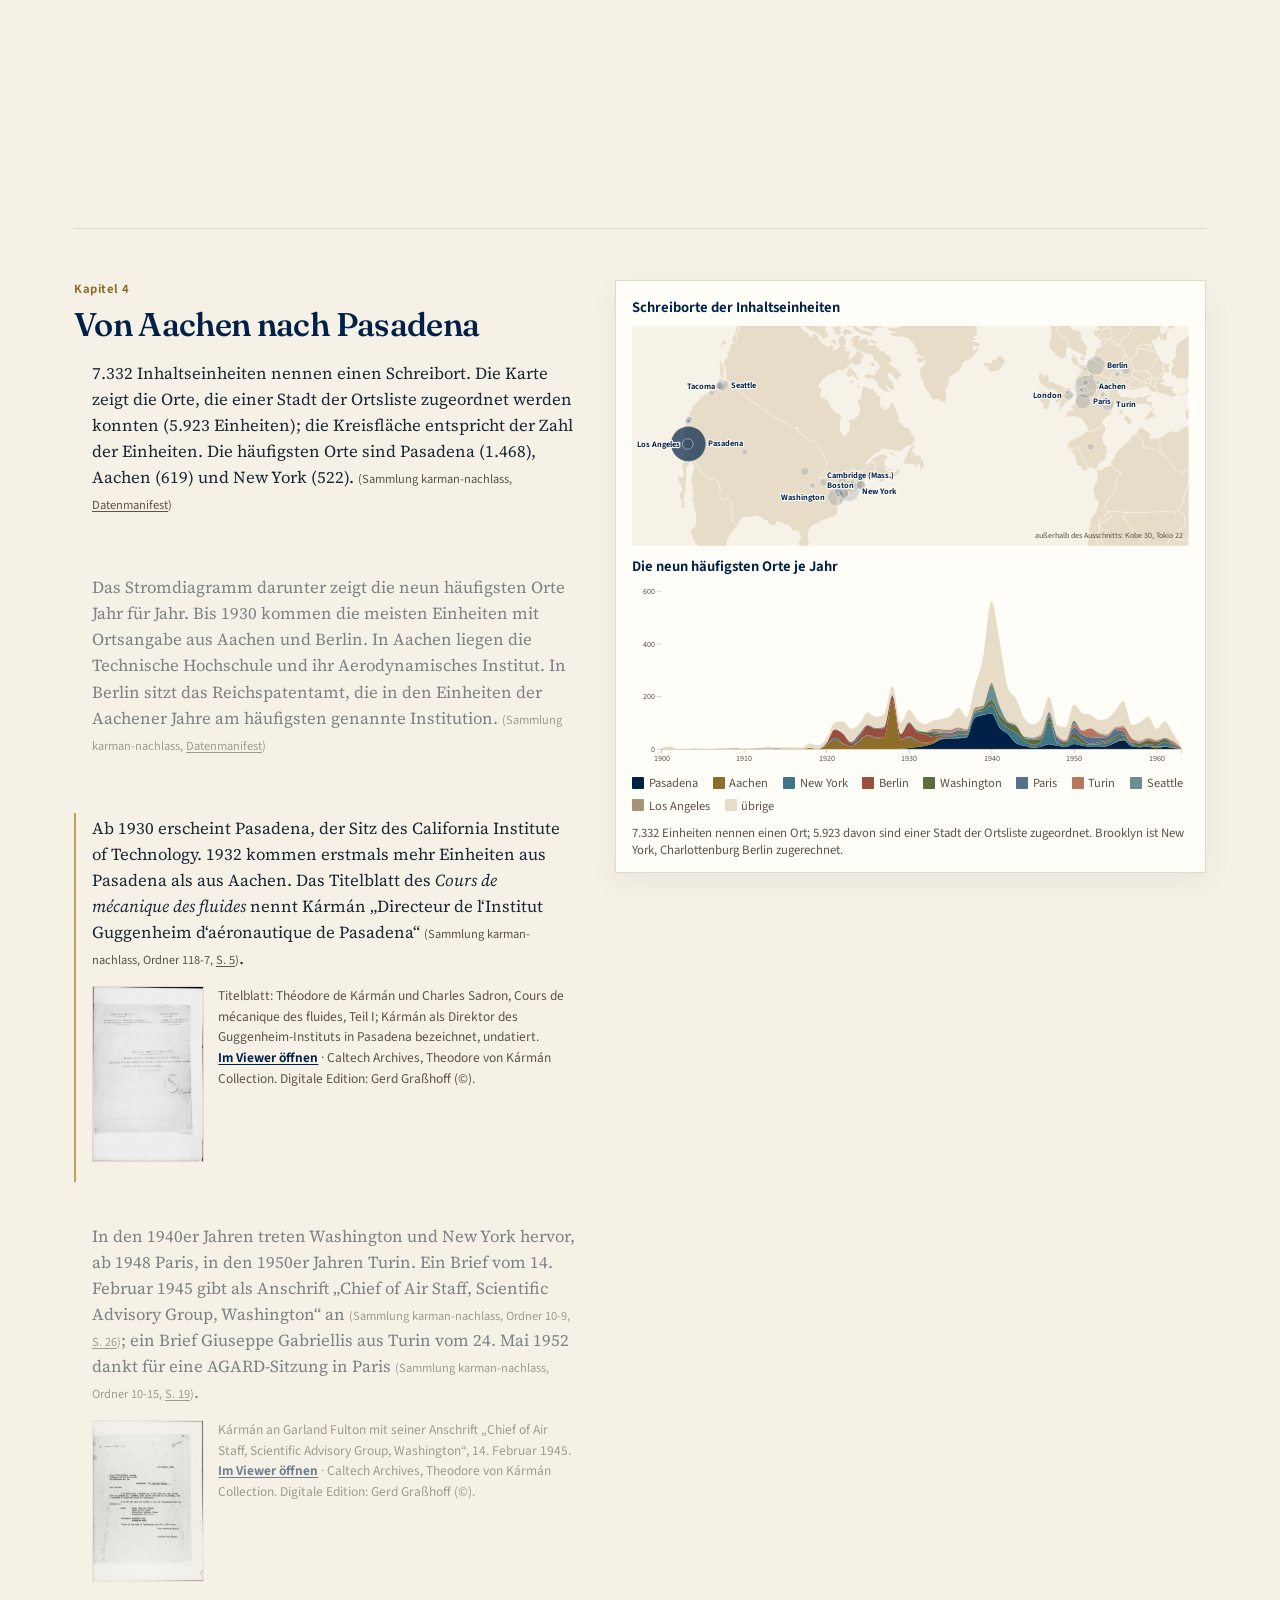
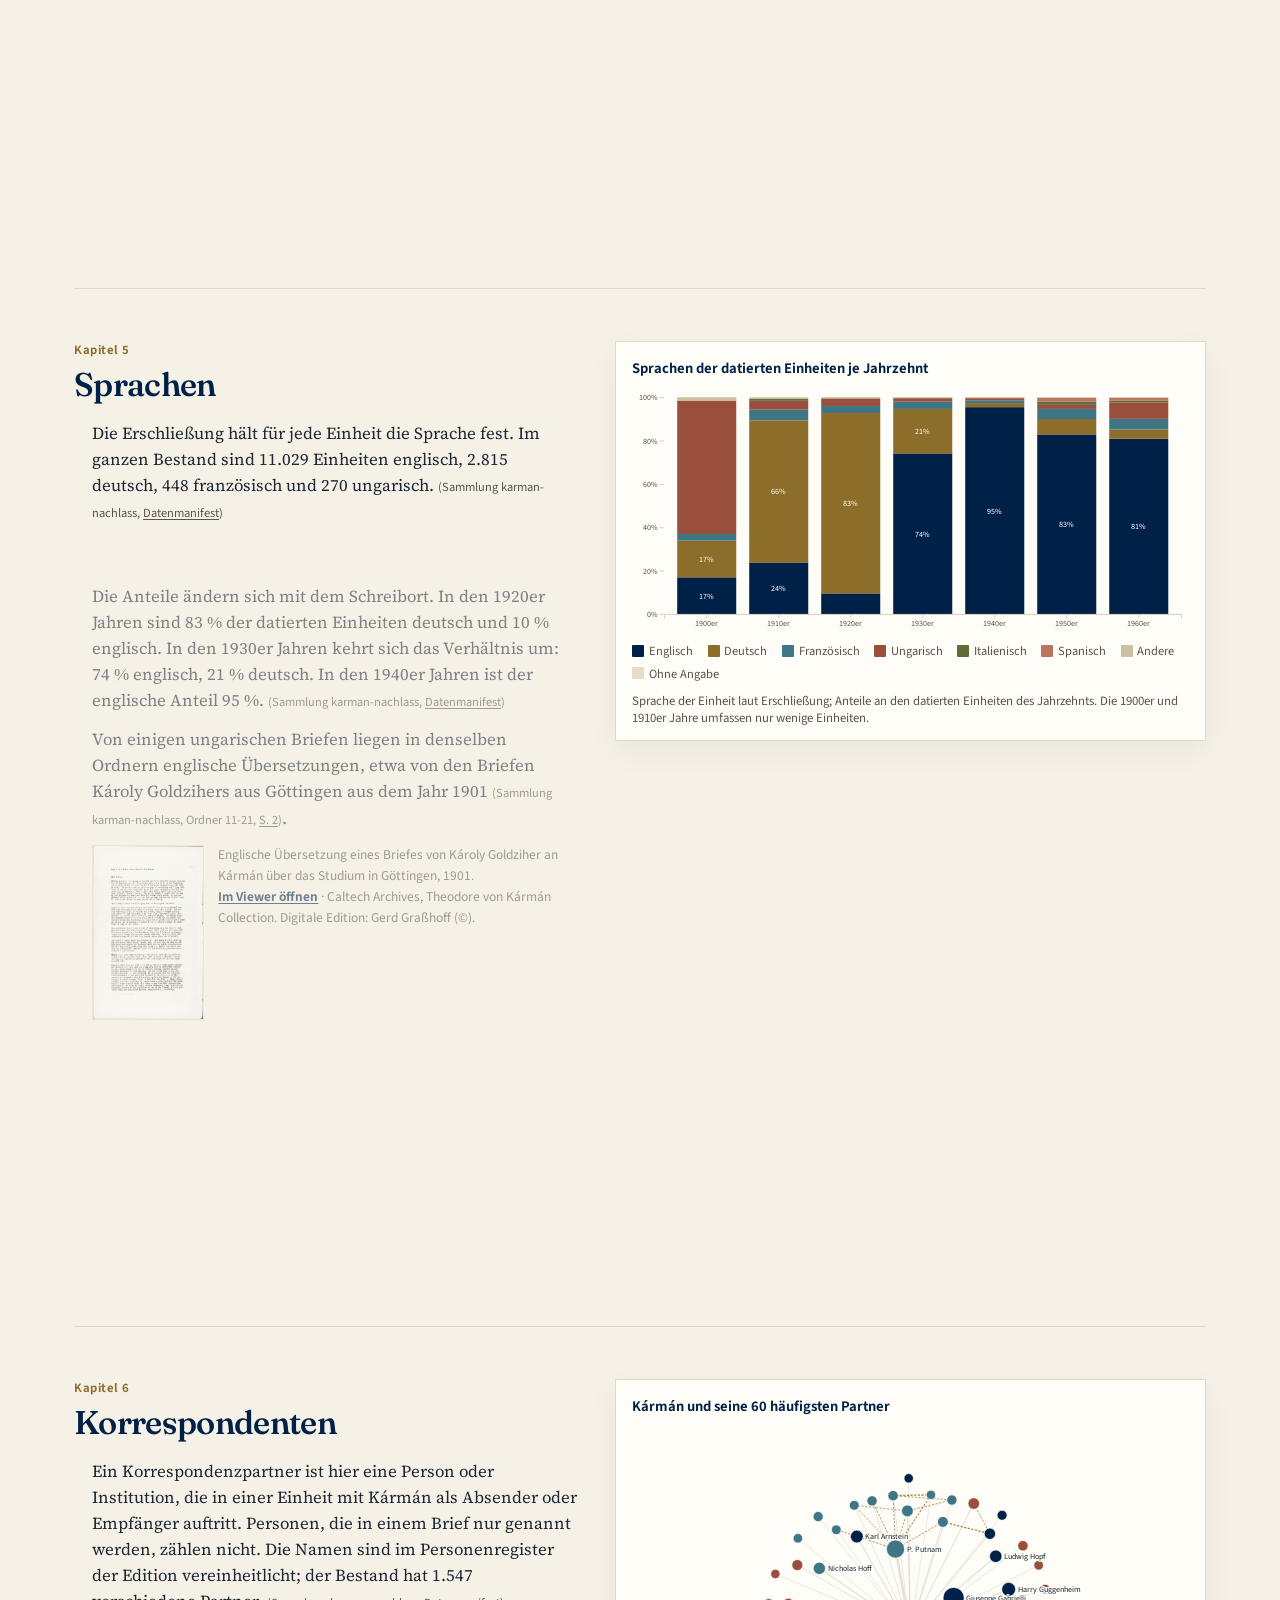
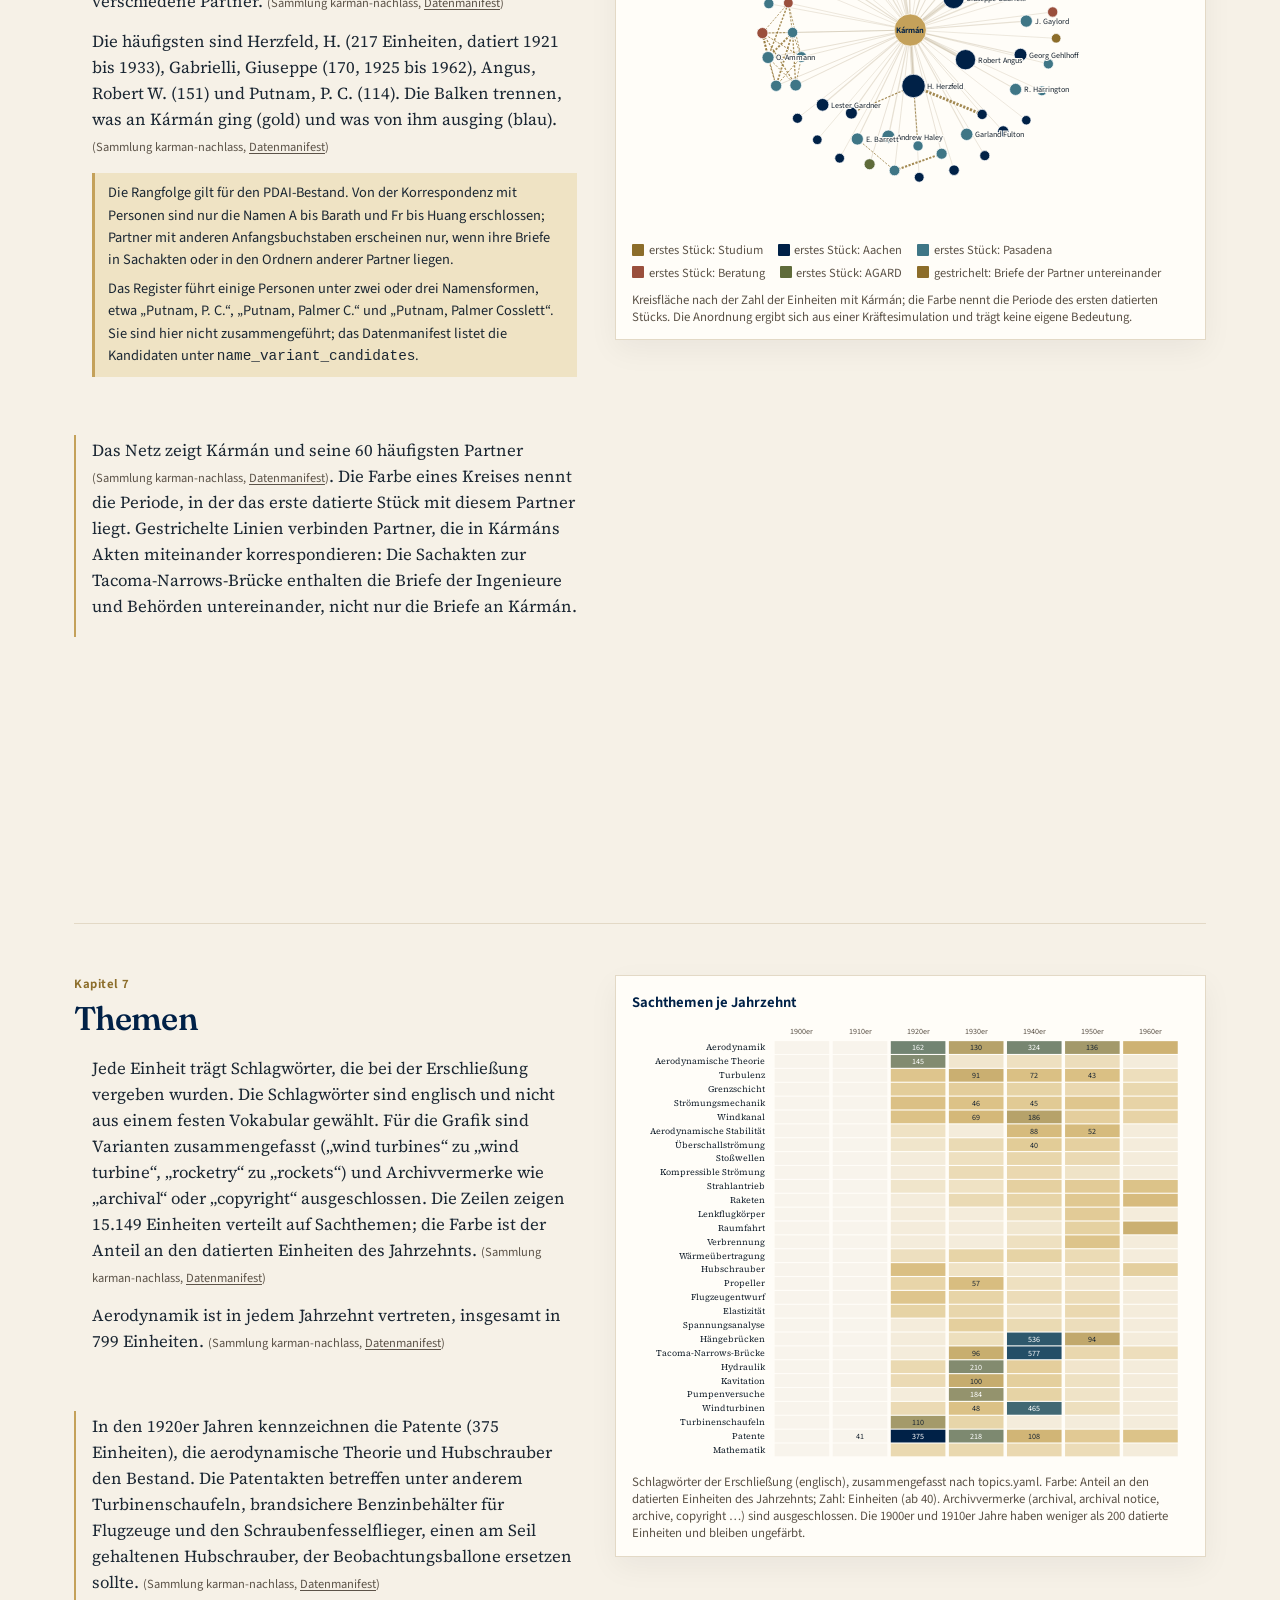
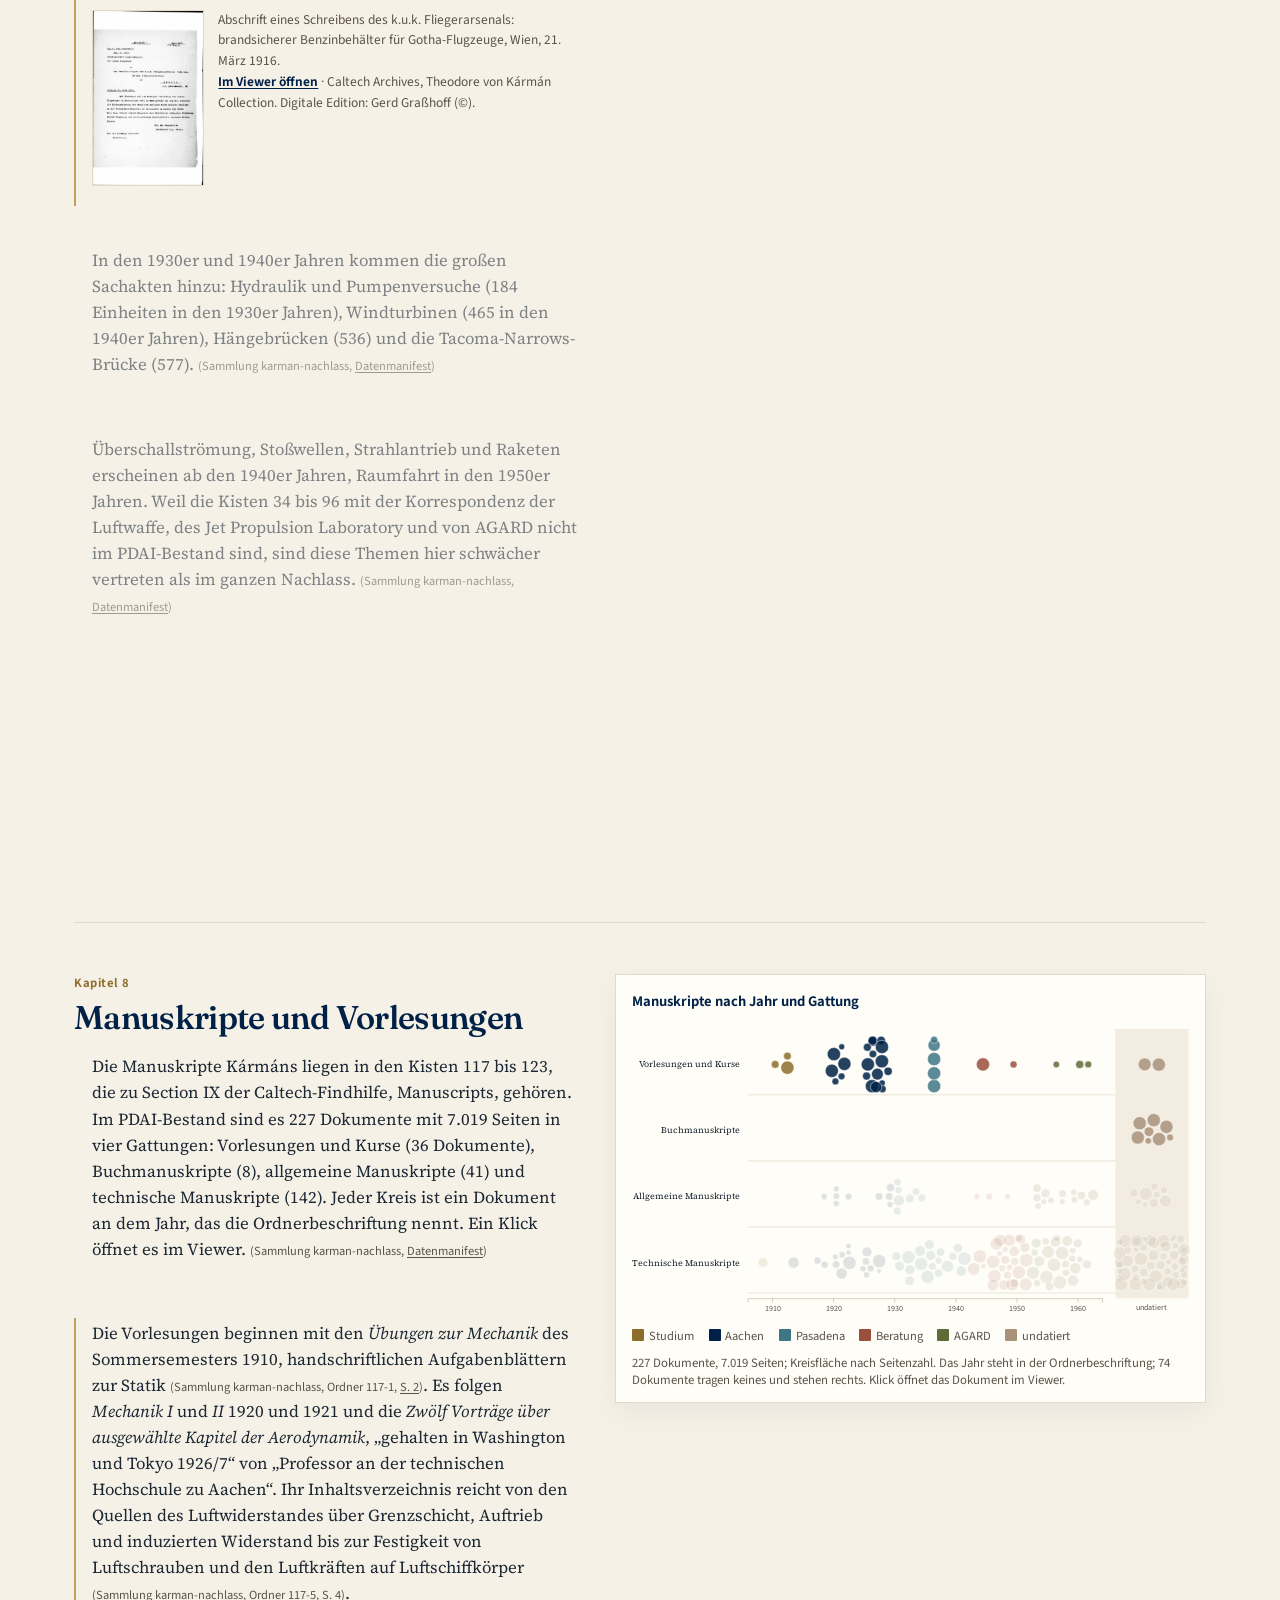
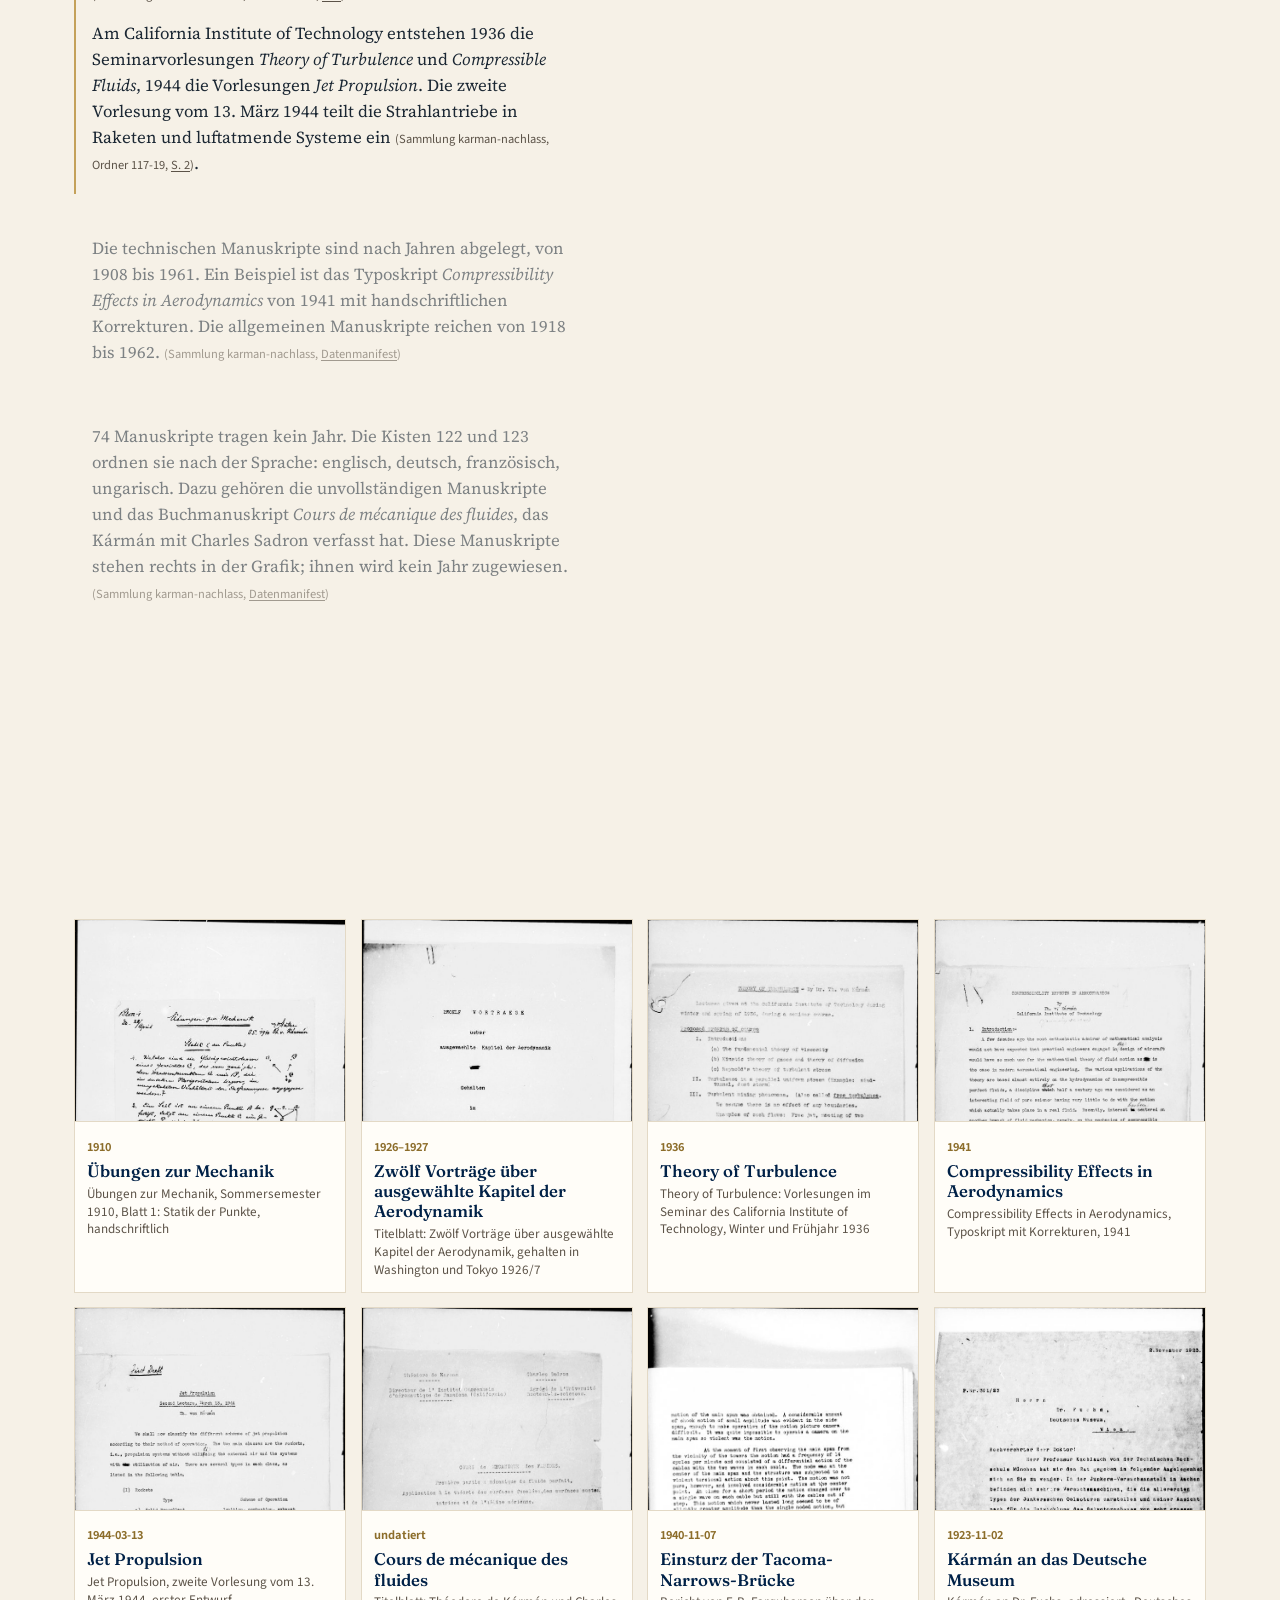
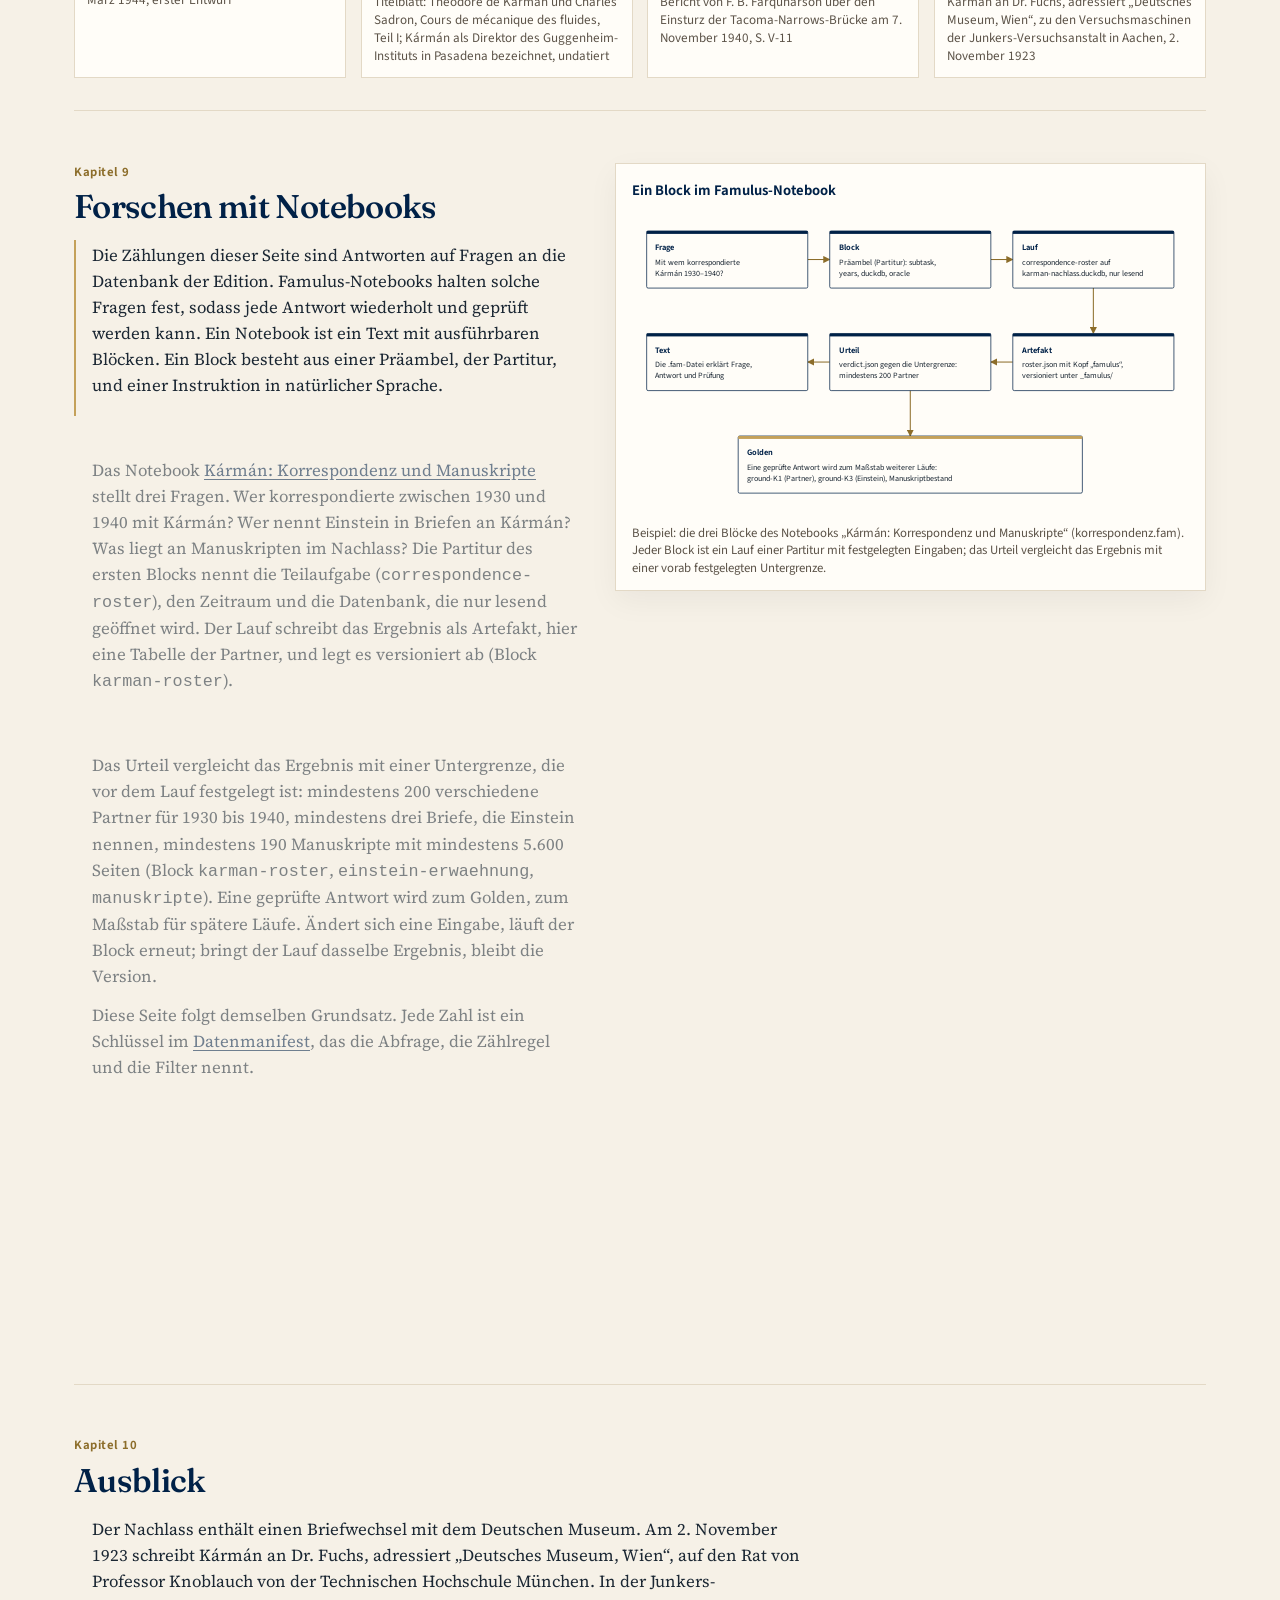
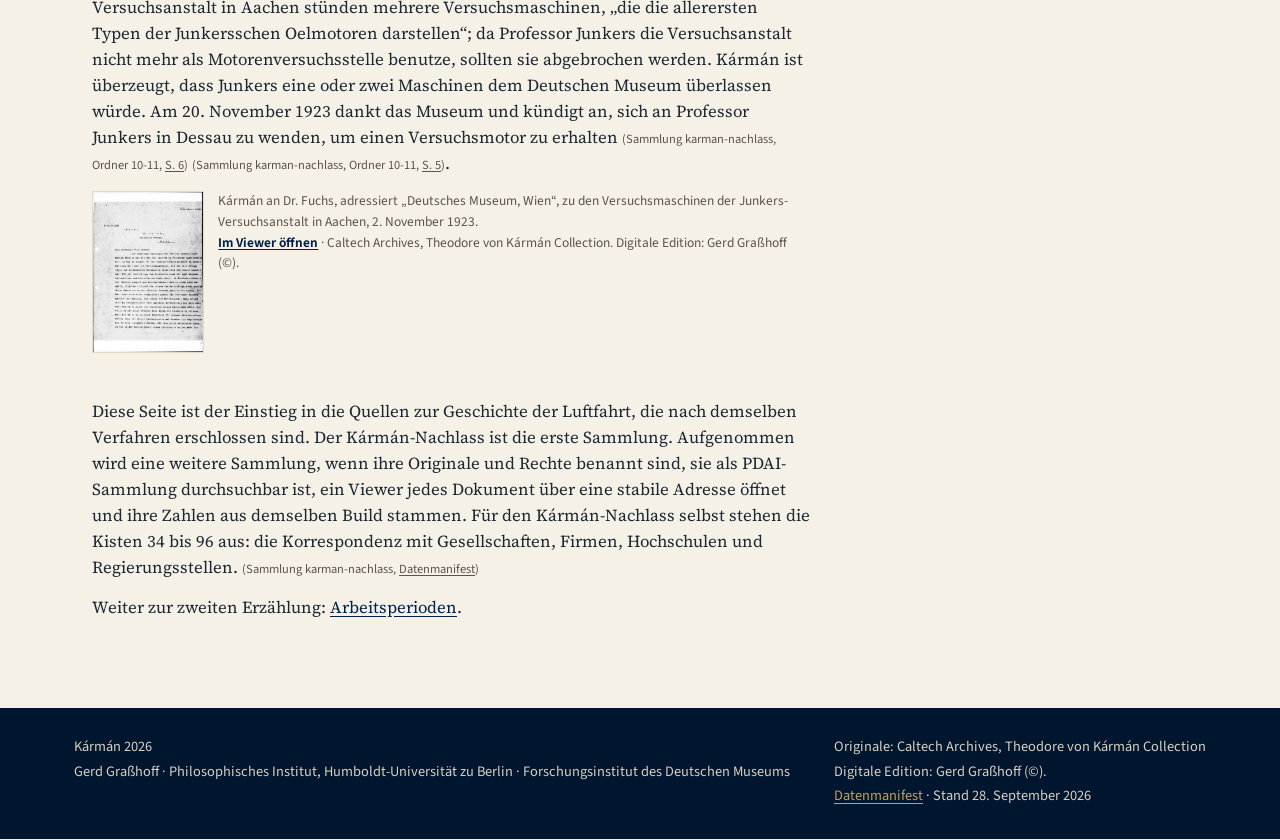
==== commit 7f005665: "Name the site Kármán 2026 and credit the digital edition to Gerd Graßhoff. The pages will be shown t" ====
--- a/nachlass/index.html
+++ b/nachlass/index.html
@@ -10,13 +10,13 @@
   <link rel="preconnect" href="https://fonts.googleapis.com">
   <link rel="preconnect" href="https://fonts.gstatic.com" crossorigin>
   <link href="https://fonts.googleapis.com/css2?family=Fraunces:ital,opsz,wght@0,9..144,460;0,9..144,560;1,9..144,460&family=Source+Sans+3:ital,wght@0,400;0,560;0,650;1,400&family=Source+Serif+4:ital,opsz,wght@0,8..60,400;0,8..60,560;1,8..60,400&display=swap" rel="stylesheet">
-  <link rel="stylesheet" href="../assets/karman.css?v=20260928194044">
+  <link rel="stylesheet" href="../assets/karman.css?v=20260929103823">
 </head>
 <body>
   <a class="skip" href="#inhalt">Zum Inhalt</a>
   <header class="mast">
     <div class="mast-inner">
-      <p class="brand"><a href="../"><span>Kármán</span> 2026 · Deutsches Museum</a></p>
+      <p class="brand"><a href="../"><span>Kármán</span> 2026</a></p>
       <nav aria-label="Seiten">
         <a href="../">Start</a>
         <a href="./" aria-current="page">Der Nachlass</a>
@@ -32,7 +32,7 @@
         <p class="kicker">Erzählung 1 · Aufbau und Inhalt</p>
         <h1>Der Nachlass <em>Theodore von Kármáns</em></h1>
         <p class="lead">157 Kisten, 4.215 Scan-Ordner, 142.505 Scans. Was darin liegt, wie es geordnet ist und was die digitale Edition davon erschließt, in zehn Kapiteln und Grafiken aus den Daten der Edition.</p>
-        <p class="credit">Originale: California Institute of Technology, Caltech Archives, Theodore von Kármán Collection. Digitale Edition: Gerd Graßhoff, mit Genehmigung des California Institute of Technology.</p>
+        <p class="credit">Originale: California Institute of Technology, Caltech Archives, Theodore von Kármán Collection. Digitale Edition: Gerd Graßhoff (©).</p>
         <ol class="toc"><li><a href="#k1"><span class="n">1</span>Ein Nachlass in Kisten</a></li><li><a href="#k2"><span class="n">2</span>Was der Bestand enthält</a></li><li><a href="#k3"><span class="n">3</span>Fünf Jahrzehnte Korrespondenz</a></li><li><a href="#k4"><span class="n">4</span>Von Aachen nach Pasadena</a></li><li><a href="#k5"><span class="n">5</span>Sprachen</a></li><li><a href="#k6"><span class="n">6</span>Korrespondenten</a></li><li><a href="#k7"><span class="n">7</span>Themen</a></li><li><a href="#k8"><span class="n">8</span>Manuskripte und Vorlesungen</a></li><li><a href="#k9"><span class="n">9</span>Forschen mit Notebooks</a></li><li><a href="#k10"><span class="n">10</span>Ausblick</a></li></ol>
       </section>
     </div>
@@ -49,18 +49,18 @@
 <div class="wrap"><section class="chapter" id="k3" data-figure="years"><div class="chapter-text"><p class="chapter-num">Kapitel 3</p><h2>Fünf Jahrzehnte Korrespondenz</h2><div class="step" data-step="0"><p>8.716 der 15.149 Inhaltseinheiten tragen ein lesbares Jahr, das sind 58 %. Nur sie gehen in die Zeitreihen ein; die 6.433 undatierten Einheiten fehlen dort und werden nicht nachträglich datiert. <span class="locus">(Sammlung karman-nachlass, <a href="../data/manifest.json">Datenmanifest</a>)</span></p>
 <p>In 6.233 Einheiten ist Kármán Absender oder Empfänger: 2.513 hat er geschrieben, 3.720 hat er erhalten. Die übrigen Einheiten sind Briefe Dritter, Berichte, Notizen und Beilagen, die in seinen Akten liegen. Die Zahl der datierten Einheiten steigt von 1.419 in den 1920er Jahren auf 2.061 in den 1930er und 2.931 in den 1940er Jahren und fällt in den 1950er Jahren auf 1.744. <span class="locus">(Sammlung karman-nachlass, <a href="../data/manifest.json">Datenmanifest</a>)</span></p></div>
 <div class="step" data-step="1"><p>Zwei Jahre ragen heraus. 1928 zählt 262 Einheiten; die häufigsten Schlagwörter sind Aerodynamische Theorie (145) und Anfragen nach Sonderdrucken (95). 1940 ist mit 821 Einheiten das dichteste Jahr des Bestands. Zwei Sachakten tragen es: die Windturbinen (274 Einheiten) und die Tacoma-Narrows-Brücke (162), die am 7. November 1940 einstürzte. <span class="locus">(Sammlung karman-nachlass, <a href="../data/manifest.json">Datenmanifest</a>)</span></p>
-<figure class="quote-card"><a href="https://lettre.ngrok.dev/karman/?doc=102-10_bridges_suspension_iii&p=36" target="_blank" rel="noopener" target="_blank" rel="noopener"><img src="../img/tacoma-1940.jpg" alt="Bericht von F. B. Farquharson über den Einsturz der Tacoma-Narrows-Brücke am 7. November 1940, S. V-11" loading="lazy" width="567" height="1000"></a><figcaption>Bericht von F. B. Farquharson über den Einsturz der Tacoma-Narrows-Brücke am 7. November 1940, S. V-11.<br><a href="https://lettre.ngrok.dev/karman/?doc=102-10_bridges_suspension_iii&p=36" target="_blank" rel="noopener" target="_blank" rel="noopener">Im Viewer öffnen</a> · Caltech Archives, Theodore von Kármán Collection; digitale Edition Gerd Graßhoff.</figcaption></figure></div>
+<figure class="quote-card"><a href="https://lettre.ngrok.dev/karman/?doc=102-10_bridges_suspension_iii&p=36" target="_blank" rel="noopener" target="_blank" rel="noopener"><img src="../img/tacoma-1940.jpg" alt="Bericht von F. B. Farquharson über den Einsturz der Tacoma-Narrows-Brücke am 7. November 1940, S. V-11" loading="lazy" width="567" height="1000"></a><figcaption>Bericht von F. B. Farquharson über den Einsturz der Tacoma-Narrows-Brücke am 7. November 1940, S. V-11.<br><a href="https://lettre.ngrok.dev/karman/?doc=102-10_bridges_suspension_iii&p=36" target="_blank" rel="noopener" target="_blank" rel="noopener">Im Viewer öffnen</a> · Caltech Archives, Theodore von Kármán Collection. Digitale Edition: Gerd Graßhoff (©).</figcaption></figure></div>
 <div class="step" data-step="2"><p>Die farbigen Bänder hinter den Säulen sind die Arbeitsperioden der zweiten Erzählung: Studium, Aachen, Pasadena vor dem Krieg, Krieg und wissenschaftliche Beratung, AGARD. Die Seite <a href="../perioden/">Arbeitsperioden</a> prüft jede Grenze gegen die Schreiborte und zeigt, was sich von Periode zu Periode ändert.</p></div></div><div class="chapter-figure"><div class="sticky"><p class="fig-title">Datierte Inhaltseinheiten je Jahr, 1900–1963</p><div class="fig"></div></div></div></section></div>
 <div class="wrap"><section class="chapter" id="k4" data-figure="places"><div class="chapter-text"><p class="chapter-num">Kapitel 4</p><h2>Von Aachen nach Pasadena</h2><div class="step" data-step="0"><p>7.332 Inhaltseinheiten nennen einen Schreibort. Die Karte zeigt die Orte, die einer Stadt der Ortsliste zugeordnet werden konnten (5.923 Einheiten); die Kreisfläche entspricht der Zahl der Einheiten. Die häufigsten Orte sind Pasadena (1.468), Aachen (619) und New York (522). <span class="locus">(Sammlung karman-nachlass, <a href="../data/manifest.json">Datenmanifest</a>)</span></p></div>
 <div class="step" data-step="1"><p>Das Stromdiagramm darunter zeigt die neun häufigsten Orte Jahr für Jahr. Bis 1930 kommen die meisten Einheiten mit Ortsangabe aus Aachen und Berlin. In Aachen liegen die Technische Hochschule und ihr Aerodynamisches Institut. In Berlin sitzt das Reichspatentamt, die in den Einheiten der Aachener Jahre am häufigsten genannte Institution. <span class="locus">(Sammlung karman-nachlass, <a href="../data/manifest.json">Datenmanifest</a>)</span></p></div>
 <div class="step" data-step="2"><p>Ab 1930 erscheint Pasadena, der Sitz des California Institute of Technology. 1932 kommen erstmals mehr Einheiten aus Pasadena als aus Aachen. Das Titelblatt des <em>Cours de mécanique des fluides</em> nennt Kármán „Directeur de l‘Institut Guggenheim d‘aéronautique de Pasadena“ <span class="locus">(Sammlung karman-nachlass, Ordner 118-7, <a href="https://lettre.ngrok.dev/karman/?doc=118-7_manuscripts_of_book_cours_de_mecanique_des_fluides_i&amp;p=5" target="_blank" rel="noopener" target="_blank" rel="noopener">S. 5</a>)</span>.</p>
-<figure class="quote-card"><a href="https://lettre.ngrok.dev/karman/?doc=118-7_manuscripts_of_book_cours_de_mecanique_des_fluides_i&p=5" target="_blank" rel="noopener" target="_blank" rel="noopener"><img src="../img/cours-mecanique.jpg" alt="Titelblatt: Théodore de Kármán und Charles Sadron, Cours de mécanique des fluides, Teil I; Kármán als Direktor des Guggenheim-Instituts in Pasadena bezeichnet, undatiert" loading="lazy" width="633" height="1000"></a><figcaption>Titelblatt: Théodore de Kármán und Charles Sadron, Cours de mécanique des fluides, Teil I; Kármán als Direktor des Guggenheim-Instituts in Pasadena bezeichnet, undatiert.<br><a href="https://lettre.ngrok.dev/karman/?doc=118-7_manuscripts_of_book_cours_de_mecanique_des_fluides_i&p=5" target="_blank" rel="noopener" target="_blank" rel="noopener">Im Viewer öffnen</a> · Caltech Archives, Theodore von Kármán Collection; digitale Edition Gerd Graßhoff.</figcaption></figure></div>
+<figure class="quote-card"><a href="https://lettre.ngrok.dev/karman/?doc=118-7_manuscripts_of_book_cours_de_mecanique_des_fluides_i&p=5" target="_blank" rel="noopener" target="_blank" rel="noopener"><img src="../img/cours-mecanique.jpg" alt="Titelblatt: Théodore de Kármán und Charles Sadron, Cours de mécanique des fluides, Teil I; Kármán als Direktor des Guggenheim-Instituts in Pasadena bezeichnet, undatiert" loading="lazy" width="633" height="1000"></a><figcaption>Titelblatt: Théodore de Kármán und Charles Sadron, Cours de mécanique des fluides, Teil I; Kármán als Direktor des Guggenheim-Instituts in Pasadena bezeichnet, undatiert.<br><a href="https://lettre.ngrok.dev/karman/?doc=118-7_manuscripts_of_book_cours_de_mecanique_des_fluides_i&p=5" target="_blank" rel="noopener" target="_blank" rel="noopener">Im Viewer öffnen</a> · Caltech Archives, Theodore von Kármán Collection. Digitale Edition: Gerd Graßhoff (©).</figcaption></figure></div>
 <div class="step" data-step="3"><p>In den 1940er Jahren treten Washington und New York hervor, ab 1948 Paris, in den 1950er Jahren Turin. Ein Brief vom 14. Februar 1945 gibt als Anschrift „Chief of Air Staff, Scientific Advisory Group, Washington“ an <span class="locus">(Sammlung karman-nachlass, Ordner 10-9, <a href="https://lettre.ngrok.dev/karman/?doc=10-9_fulton_garland_1932_1957&amp;p=26" target="_blank" rel="noopener" target="_blank" rel="noopener">S. 26</a>)</span>; ein Brief Giuseppe Gabriellis aus Turin vom 24. Mai 1952 dankt für eine AGARD-Sitzung in Paris <span class="locus">(Sammlung karman-nachlass, Ordner 10-15, <a href="https://lettre.ngrok.dev/karman/?doc=10-15_gabrielli_giuseppe_lydia_crocco_april_dec_1952&amp;p=19" target="_blank" rel="noopener" target="_blank" rel="noopener">S. 19</a>)</span>.</p>
-<figure class="quote-card"><a href="https://lettre.ngrok.dev/karman/?doc=10-9_fulton_garland_1932_1957&p=26" target="_blank" rel="noopener" target="_blank" rel="noopener"><img src="../img/sag-1945.jpg" alt="Kármán an Garland Fulton mit seiner Anschrift „Chief of Air Staff, Scientific Advisory Group, Washington“, 14. Februar 1945" loading="lazy" width="688" height="1000"></a><figcaption>Kármán an Garland Fulton mit seiner Anschrift „Chief of Air Staff, Scientific Advisory Group, Washington“, 14. Februar 1945.<br><a href="https://lettre.ngrok.dev/karman/?doc=10-9_fulton_garland_1932_1957&p=26" target="_blank" rel="noopener" target="_blank" rel="noopener">Im Viewer öffnen</a> · Caltech Archives, Theodore von Kármán Collection; digitale Edition Gerd Graßhoff.</figcaption></figure></div></div><div class="chapter-figure"><div class="sticky"><div class="fig"></div></div></div></section></div>
+<figure class="quote-card"><a href="https://lettre.ngrok.dev/karman/?doc=10-9_fulton_garland_1932_1957&p=26" target="_blank" rel="noopener" target="_blank" rel="noopener"><img src="../img/sag-1945.jpg" alt="Kármán an Garland Fulton mit seiner Anschrift „Chief of Air Staff, Scientific Advisory Group, Washington“, 14. Februar 1945" loading="lazy" width="688" height="1000"></a><figcaption>Kármán an Garland Fulton mit seiner Anschrift „Chief of Air Staff, Scientific Advisory Group, Washington“, 14. Februar 1945.<br><a href="https://lettre.ngrok.dev/karman/?doc=10-9_fulton_garland_1932_1957&p=26" target="_blank" rel="noopener" target="_blank" rel="noopener">Im Viewer öffnen</a> · Caltech Archives, Theodore von Kármán Collection. Digitale Edition: Gerd Graßhoff (©).</figcaption></figure></div></div><div class="chapter-figure"><div class="sticky"><div class="fig"></div></div></div></section></div>
 <div class="wrap"><section class="chapter" id="k5" data-figure="languages"><div class="chapter-text"><p class="chapter-num">Kapitel 5</p><h2>Sprachen</h2><div class="step" data-step="0"><p>Die Erschließung hält für jede Einheit die Sprache fest. Im ganzen Bestand sind 11.029 Einheiten englisch, 2.815 deutsch, 448 französisch und 270 ungarisch. <span class="locus">(Sammlung karman-nachlass, <a href="../data/manifest.json">Datenmanifest</a>)</span></p></div>
 <div class="step" data-step="1"><p>Die Anteile ändern sich mit dem Schreibort. In den 1920er Jahren sind 83 % der datierten Einheiten deutsch und 10 % englisch. In den 1930er Jahren kehrt sich das Verhältnis um: 74 % englisch, 21 % deutsch. In den 1940er Jahren ist der englische Anteil 95 %. <span class="locus">(Sammlung karman-nachlass, <a href="../data/manifest.json">Datenmanifest</a>)</span></p>
 <p>Von einigen ungarischen Briefen liegen in denselben Ordnern englische Übersetzungen, etwa von den Briefen Károly Goldzihers aus Göttingen aus dem Jahr 1901 <span class="locus">(Sammlung karman-nachlass, Ordner 11-21, <a href="https://lettre.ngrok.dev/karman/?doc=11-21_goldziher_karoly_1901_1952&amp;p=2" target="_blank" rel="noopener" target="_blank" rel="noopener">S. 2</a>)</span>.</p>
-<figure class="quote-card"><a href="https://lettre.ngrok.dev/karman/?doc=11-21_goldziher_karoly_1901_1952&p=2" target="_blank" rel="noopener" target="_blank" rel="noopener"><img src="../img/goldziher-1901.jpg" alt="Englische Übersetzung eines Briefes von Károly Goldziher an Kármán über das Studium in Göttingen, 1901" loading="lazy" width="638" height="1000"></a><figcaption>Englische Übersetzung eines Briefes von Károly Goldziher an Kármán über das Studium in Göttingen, 1901.<br><a href="https://lettre.ngrok.dev/karman/?doc=11-21_goldziher_karoly_1901_1952&p=2" target="_blank" rel="noopener" target="_blank" rel="noopener">Im Viewer öffnen</a> · Caltech Archives, Theodore von Kármán Collection; digitale Edition Gerd Graßhoff.</figcaption></figure></div></div><div class="chapter-figure"><div class="sticky"><p class="fig-title">Sprachen der datierten Einheiten je Jahrzehnt</p><div class="fig"></div></div></div></section></div>
+<figure class="quote-card"><a href="https://lettre.ngrok.dev/karman/?doc=11-21_goldziher_karoly_1901_1952&p=2" target="_blank" rel="noopener" target="_blank" rel="noopener"><img src="../img/goldziher-1901.jpg" alt="Englische Übersetzung eines Briefes von Károly Goldziher an Kármán über das Studium in Göttingen, 1901" loading="lazy" width="638" height="1000"></a><figcaption>Englische Übersetzung eines Briefes von Károly Goldziher an Kármán über das Studium in Göttingen, 1901.<br><a href="https://lettre.ngrok.dev/karman/?doc=11-21_goldziher_karoly_1901_1952&p=2" target="_blank" rel="noopener" target="_blank" rel="noopener">Im Viewer öffnen</a> · Caltech Archives, Theodore von Kármán Collection. Digitale Edition: Gerd Graßhoff (©).</figcaption></figure></div></div><div class="chapter-figure"><div class="sticky"><p class="fig-title">Sprachen der datierten Einheiten je Jahrzehnt</p><div class="fig"></div></div></div></section></div>
 <div class="wrap"><section class="chapter" id="k6" data-figure="correspondents"><div class="chapter-text"><p class="chapter-num">Kapitel 6</p><h2>Korrespondenten</h2><div class="step" data-step="0"><p>Ein Korrespondenzpartner ist hier eine Person oder Institution, die in einer Einheit mit Kármán als Absender oder Empfänger auftritt. Personen, die in einem Brief nur genannt werden, zählen nicht. Die Namen sind im Personenregister der Edition vereinheitlicht; der Bestand hat 1.547 verschiedene Partner. <span class="locus">(Sammlung karman-nachlass, <a href="../data/manifest.json">Datenmanifest</a>)</span></p>
 <p>Die häufigsten sind Herzfeld, H. (217 Einheiten, datiert 1921 bis 1933), Gabrielli, Giuseppe (170, 1925 bis 1962), Angus, Robert W. (151) und Putnam, P. C. (114). Die Balken trennen, was an Kármán ging (gold) und was von ihm ausging (blau). <span class="locus">(Sammlung karman-nachlass, <a href="../data/manifest.json">Datenmanifest</a>)</span></p>
 <div class="aside">
@@ -71,7 +71,7 @@
 <div class="wrap"><section class="chapter" id="k7" data-figure="topics"><div class="chapter-text"><p class="chapter-num">Kapitel 7</p><h2>Themen</h2><div class="step" data-step="0"><p>Jede Einheit trägt Schlagwörter, die bei der Erschließung vergeben wurden. Die Schlagwörter sind englisch und nicht aus einem festen Vokabular gewählt. Für die Grafik sind Varianten zusammengefasst („wind turbines“ zu „wind turbine“, „rocketry“ zu „rockets“) und Archivvermerke wie „archival“ oder „copyright“ ausgeschlossen. Die Zeilen zeigen 15.149 Einheiten verteilt auf Sachthemen; die Farbe ist der Anteil an den datierten Einheiten des Jahrzehnts. <span class="locus">(Sammlung karman-nachlass, <a href="../data/manifest.json">Datenmanifest</a>)</span></p>
 <p>Aerodynamik ist in jedem Jahrzehnt vertreten, insgesamt in 799 Einheiten. <span class="locus">(Sammlung karman-nachlass, <a href="../data/manifest.json">Datenmanifest</a>)</span></p></div>
 <div class="step" data-step="1"><p>In den 1920er Jahren kennzeichnen die Patente (375 Einheiten), die aerodynamische Theorie und Hubschrauber den Bestand. Die Patentakten betreffen unter anderem Turbinenschaufeln, brandsichere Benzinbehälter für Flugzeuge und den Schraubenfesselflieger, einen am Seil gehaltenen Hubschrauber, der Beobachtungsballone ersetzen sollte. <span class="locus">(Sammlung karman-nachlass, <a href="../data/manifest.json">Datenmanifest</a>)</span></p>
-<figure class="quote-card"><a href="https://lettre.ngrok.dev/karman/?doc=109-16_patents_sealed_tanks_1918_1923&p=2" target="_blank" rel="noopener" target="_blank" rel="noopener"><img src="../img/fliegerarsenal-1916.jpg" alt="Abschrift eines Schreibens des k.u.k. Fliegerarsenals: brandsicherer Benzinbehälter für Gotha-Flugzeuge, Wien, 21. März 1916" loading="lazy" width="632" height="1000"></a><figcaption>Abschrift eines Schreibens des k.u.k. Fliegerarsenals: brandsicherer Benzinbehälter für Gotha-Flugzeuge, Wien, 21. März 1916.<br><a href="https://lettre.ngrok.dev/karman/?doc=109-16_patents_sealed_tanks_1918_1923&p=2" target="_blank" rel="noopener" target="_blank" rel="noopener">Im Viewer öffnen</a> · Caltech Archives, Theodore von Kármán Collection; digitale Edition Gerd Graßhoff.</figcaption></figure></div>
+<figure class="quote-card"><a href="https://lettre.ngrok.dev/karman/?doc=109-16_patents_sealed_tanks_1918_1923&p=2" target="_blank" rel="noopener" target="_blank" rel="noopener"><img src="../img/fliegerarsenal-1916.jpg" alt="Abschrift eines Schreibens des k.u.k. Fliegerarsenals: brandsicherer Benzinbehälter für Gotha-Flugzeuge, Wien, 21. März 1916" loading="lazy" width="632" height="1000"></a><figcaption>Abschrift eines Schreibens des k.u.k. Fliegerarsenals: brandsicherer Benzinbehälter für Gotha-Flugzeuge, Wien, 21. März 1916.<br><a href="https://lettre.ngrok.dev/karman/?doc=109-16_patents_sealed_tanks_1918_1923&p=2" target="_blank" rel="noopener" target="_blank" rel="noopener">Im Viewer öffnen</a> · Caltech Archives, Theodore von Kármán Collection. Digitale Edition: Gerd Graßhoff (©).</figcaption></figure></div>
 <div class="step" data-step="2"><p>In den 1930er und 1940er Jahren kommen die großen Sachakten hinzu: Hydraulik und Pumpenversuche (184 Einheiten in den 1930er Jahren), Windturbinen (465 in den 1940er Jahren), Hängebrücken (536) und die Tacoma-Narrows-Brücke (577). <span class="locus">(Sammlung karman-nachlass, <a href="../data/manifest.json">Datenmanifest</a>)</span></p></div>
 <div class="step" data-step="3"><p>Überschallströmung, Stoßwellen, Strahlantrieb und Raketen erscheinen ab den 1940er Jahren, Raumfahrt in den 1950er Jahren. Weil die Kisten 34 bis 96 mit der Korrespondenz der Luftwaffe, des Jet Propulsion Laboratory und von AGARD nicht im PDAI-Bestand sind, sind diese Themen hier schwächer vertreten als im ganzen Nachlass. <span class="locus">(Sammlung karman-nachlass, <a href="../data/manifest.json">Datenmanifest</a>)</span></p></div></div><div class="chapter-figure"><div class="sticky"><p class="fig-title">Sachthemen je Jahrzehnt</p><div class="fig"></div></div></div></section></div>
 <div class="wrap"><section class="chapter" id="k8" data-figure="manuscripts"><div class="chapter-text"><p class="chapter-num">Kapitel 8</p><h2>Manuskripte und Vorlesungen</h2><div class="step" data-step="0"><p>Die Manuskripte Kármáns liegen in den Kisten 117 bis 123, die zu Section IX der Caltech-Findhilfe, Manuscripts, gehören. Im PDAI-Bestand sind es 227 Dokumente mit 7.019 Seiten in vier Gattungen: Vorlesungen und Kurse (36 Dokumente), Buchmanuskripte (8), allgemeine Manuskripte (41) und technische Manuskripte (142). Jeder Kreis ist ein Dokument an dem Jahr, das die Ordnerbeschriftung nennt. Ein Klick öffnet es im Viewer. <span class="locus">(Sammlung karman-nachlass, <a href="../data/manifest.json">Datenmanifest</a>)</span></p></div>
@@ -85,7 +85,7 @@
 <div class="step" data-step="2"><p>Das Urteil vergleicht das Ergebnis mit einer Untergrenze, die vor dem Lauf festgelegt ist: mindestens 200 verschiedene Partner für 1930 bis 1940, mindestens drei Briefe, die Einstein nennen, mindestens 190 Manuskripte mit mindestens 5.600 Seiten (Block <code>karman-roster</code>, <code>einstein-erwaehnung</code>, <code>manuskripte</code>). Eine geprüfte Antwort wird zum Golden, zum Maßstab für spätere Läufe. Ändert sich eine Eingabe, läuft der Block erneut; bringt der Lauf dasselbe Ergebnis, bleibt die Version.</p>
 <p>Diese Seite folgt demselben Grundsatz. Jede Zahl ist ein Schlüssel im <a href="../data/manifest.json">Datenmanifest</a>, das die Abfrage, die Zählregel und die Filter nennt.</p></div></div><div class="chapter-figure"><div class="sticky"><p class="fig-title">Ein Block im Famulus-Notebook</p><div class="fig"></div></div></div></section></div>
 <div class="wrap"><section class="chapter no-figure" id="k10"><div class="chapter-text"><p class="chapter-num">Kapitel 10</p><h2>Ausblick</h2><div class="step" data-step="0"><p>Der Nachlass enthält einen Briefwechsel mit dem Deutschen Museum. Am 2. November 1923 schreibt Kármán an Dr. Fuchs, adressiert „Deutsches Museum, Wien“, auf den Rat von Professor Knoblauch von der Technischen Hochschule München. In der Junkers-Versuchsanstalt in Aachen stünden mehrere Versuchsmaschinen, „die die allerersten Typen der Junkersschen Oelmotoren darstellen“; da Professor Junkers die Versuchsanstalt nicht mehr als Motorenversuchsstelle benutze, sollten sie abgebrochen werden. Kármán ist überzeugt, dass Junkers eine oder zwei Maschinen dem Deutschen Museum überlassen würde. Am 20. November 1923 dankt das Museum und kündigt an, sich an Professor Junkers in Dessau zu wenden, um einen Versuchsmotor zu erhalten <span class="locus">(Sammlung karman-nachlass, Ordner 10-11, <a href="https://lettre.ngrok.dev/karman/?doc=10-11_fu_miscellaneous&amp;p=6" target="_blank" rel="noopener" target="_blank" rel="noopener">S. 6</a>)</span> <span class="locus">(Sammlung karman-nachlass, Ordner 10-11, <a href="https://lettre.ngrok.dev/karman/?doc=10-11_fu_miscellaneous&amp;p=5" target="_blank" rel="noopener" target="_blank" rel="noopener">S. 5</a>)</span>.</p>
-<figure class="quote-card"><a href="https://lettre.ngrok.dev/karman/?doc=10-11_fu_miscellaneous&p=6" target="_blank" rel="noopener" target="_blank" rel="noopener"><img src="../img/deutsches-museum-1923.jpg" alt="Kármán an Dr. Fuchs, adressiert „Deutsches Museum, Wien“, zu den Versuchsmaschinen der Junkers-Versuchsanstalt in Aachen, 2. November 1923" loading="lazy" width="689" height="1000"></a><figcaption>Kármán an Dr. Fuchs, adressiert „Deutsches Museum, Wien“, zu den Versuchsmaschinen der Junkers-Versuchsanstalt in Aachen, 2. November 1923.<br><a href="https://lettre.ngrok.dev/karman/?doc=10-11_fu_miscellaneous&p=6" target="_blank" rel="noopener" target="_blank" rel="noopener">Im Viewer öffnen</a> · Caltech Archives, Theodore von Kármán Collection; digitale Edition Gerd Graßhoff.</figcaption></figure></div>
+<figure class="quote-card"><a href="https://lettre.ngrok.dev/karman/?doc=10-11_fu_miscellaneous&p=6" target="_blank" rel="noopener" target="_blank" rel="noopener"><img src="../img/deutsches-museum-1923.jpg" alt="Kármán an Dr. Fuchs, adressiert „Deutsches Museum, Wien“, zu den Versuchsmaschinen der Junkers-Versuchsanstalt in Aachen, 2. November 1923" loading="lazy" width="689" height="1000"></a><figcaption>Kármán an Dr. Fuchs, adressiert „Deutsches Museum, Wien“, zu den Versuchsmaschinen der Junkers-Versuchsanstalt in Aachen, 2. November 1923.<br><a href="https://lettre.ngrok.dev/karman/?doc=10-11_fu_miscellaneous&p=6" target="_blank" rel="noopener" target="_blank" rel="noopener">Im Viewer öffnen</a> · Caltech Archives, Theodore von Kármán Collection. Digitale Edition: Gerd Graßhoff (©).</figcaption></figure></div>
 <div class="step" data-step="1"><p>Diese Seite ist der Einstieg in die Quellen zur Geschichte der Luftfahrt, die nach demselben Verfahren erschlossen sind. Der Kármán-Nachlass ist die erste Sammlung. Aufgenommen wird eine weitere Sammlung, wenn ihre Originale und Rechte benannt sind, sie als PDAI-Sammlung durchsuchbar ist, ein Viewer jedes Dokument über eine stabile Adresse öffnet und ihre Zahlen aus demselben Build stammen. Für den Kármán-Nachlass selbst stehen die Kisten 34 bis 96 aus: die Korrespondenz mit Gesellschaften, Firmen, Hochschulen und Regierungsstellen. <span class="locus">(Sammlung karman-nachlass, <a href="../data/manifest.json">Datenmanifest</a>)</span></p>
 <p>Weiter zur zweiten Erzählung: <a href="../perioden/">Arbeitsperioden</a>.</p></div></div></section></div>
   </main>
@@ -93,22 +93,22 @@
   <footer>
     <div class="wrap">
       <div>
-        <p>Kármán 2026 · Deutsches Museum</p>
+        <p>Kármán 2026</p>
         <p>Gerd Graßhoff · Philosophisches Institut, Humboldt-Universität zu Berlin · Forschungsinstitut des Deutschen Museums</p>
       </div>
       <div>
         <p>Originale: Caltech Archives, Theodore von Kármán Collection</p>
-        <p>Digitale Edition © Gerd Graßhoff, mit Genehmigung des California Institute of Technology</p>
+        <p>Digitale Edition: Gerd Graßhoff (©).</p>
         <p><a href="../data/manifest.json">Datenmanifest</a> · Stand 28. September 2026</p>
       </div>
     </div>
   </footer>
 
-  <script src="../assets/vendor/d3.v7.min.js?v=20260928194044"></script>
-  <script src="../assets/vendor/topojson-client.min.js?v=20260928194044"></script>
-  <script src="../assets/vendor/world-110m.js?v=20260928194044"></script>
-  <script src="../data/bundle.js?v=20260928194044"></script>
-  <script src="../assets/js/charts.js?v=20260928194044"></script>
-  <script src="../assets/js/scrolly.js?v=20260928194044"></script>
+  <script src="../assets/vendor/d3.v7.min.js?v=20260929103823"></script>
+  <script src="../assets/vendor/topojson-client.min.js?v=20260929103823"></script>
+  <script src="../assets/vendor/world-110m.js?v=20260929103823"></script>
+  <script src="../data/bundle.js?v=20260929103823"></script>
+  <script src="../assets/js/charts.js?v=20260929103823"></script>
+  <script src="../assets/js/scrolly.js?v=20260929103823"></script>
 </body>
 </html>
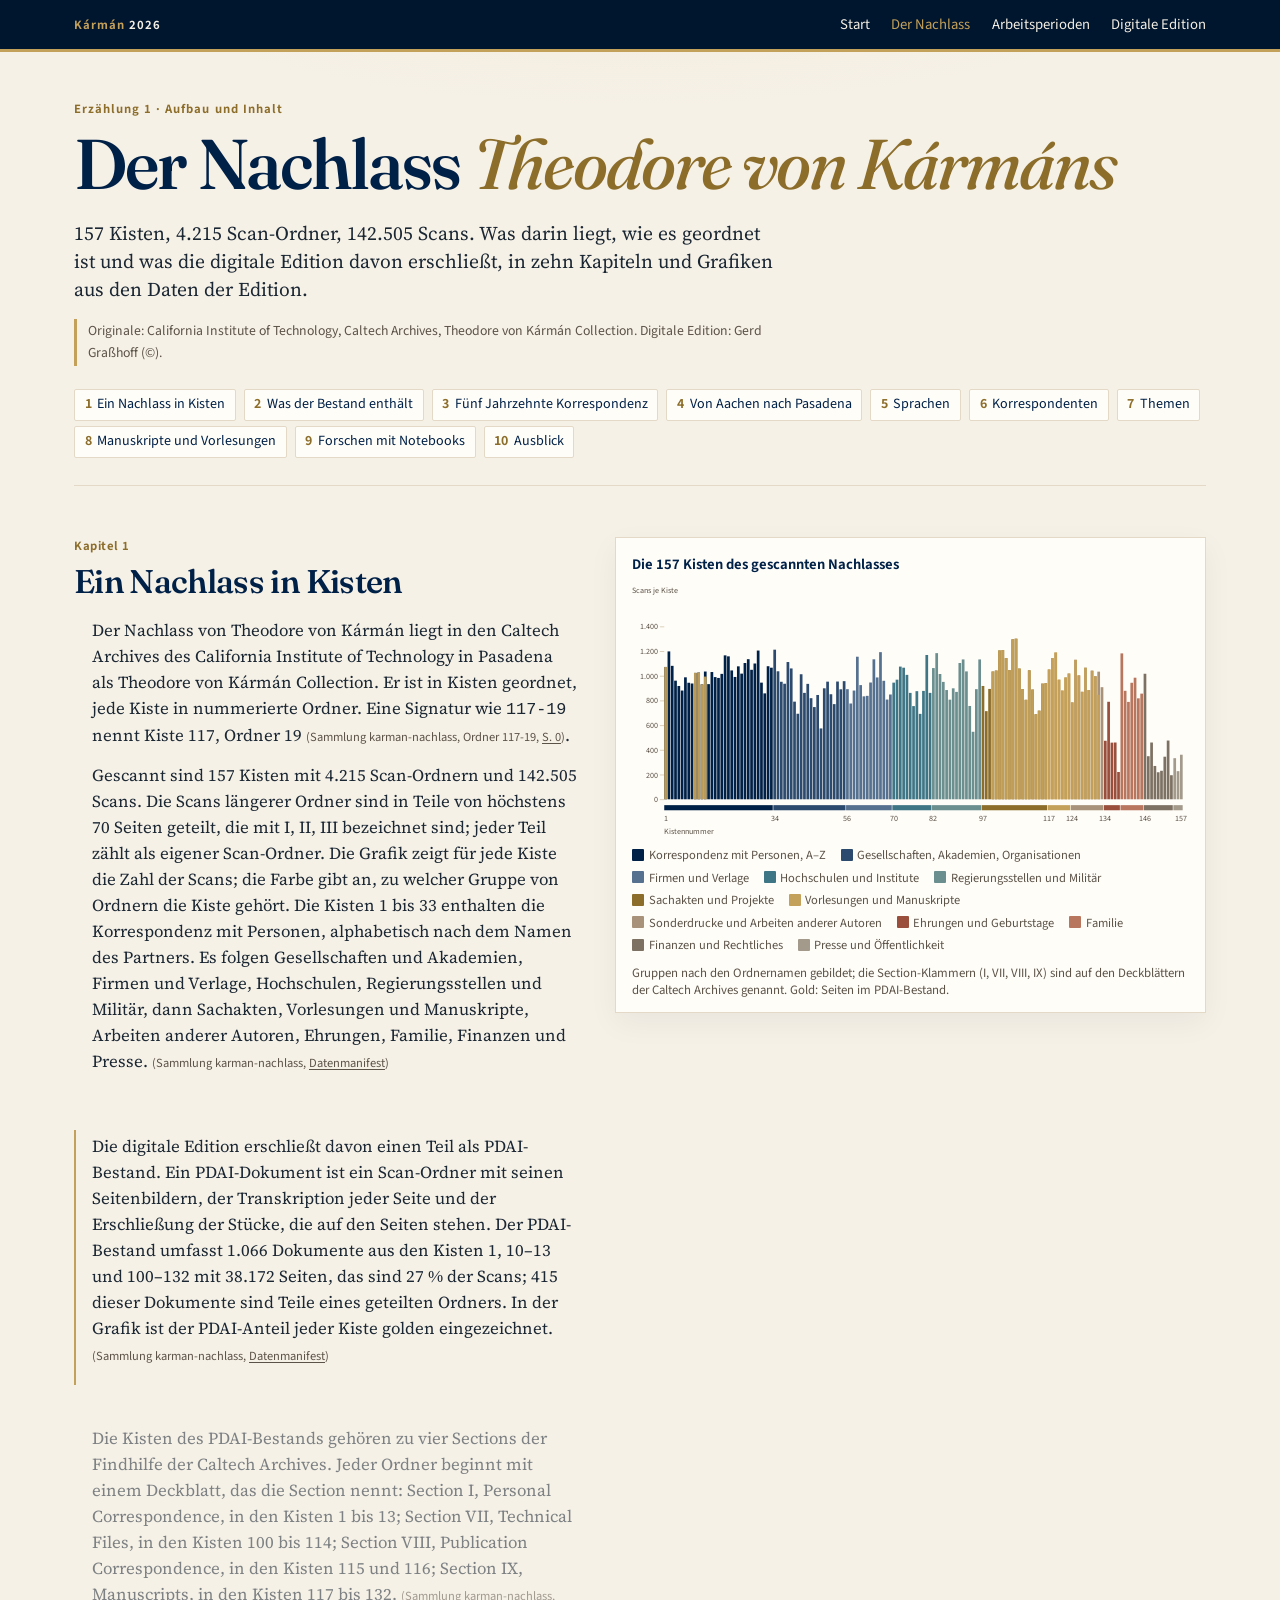
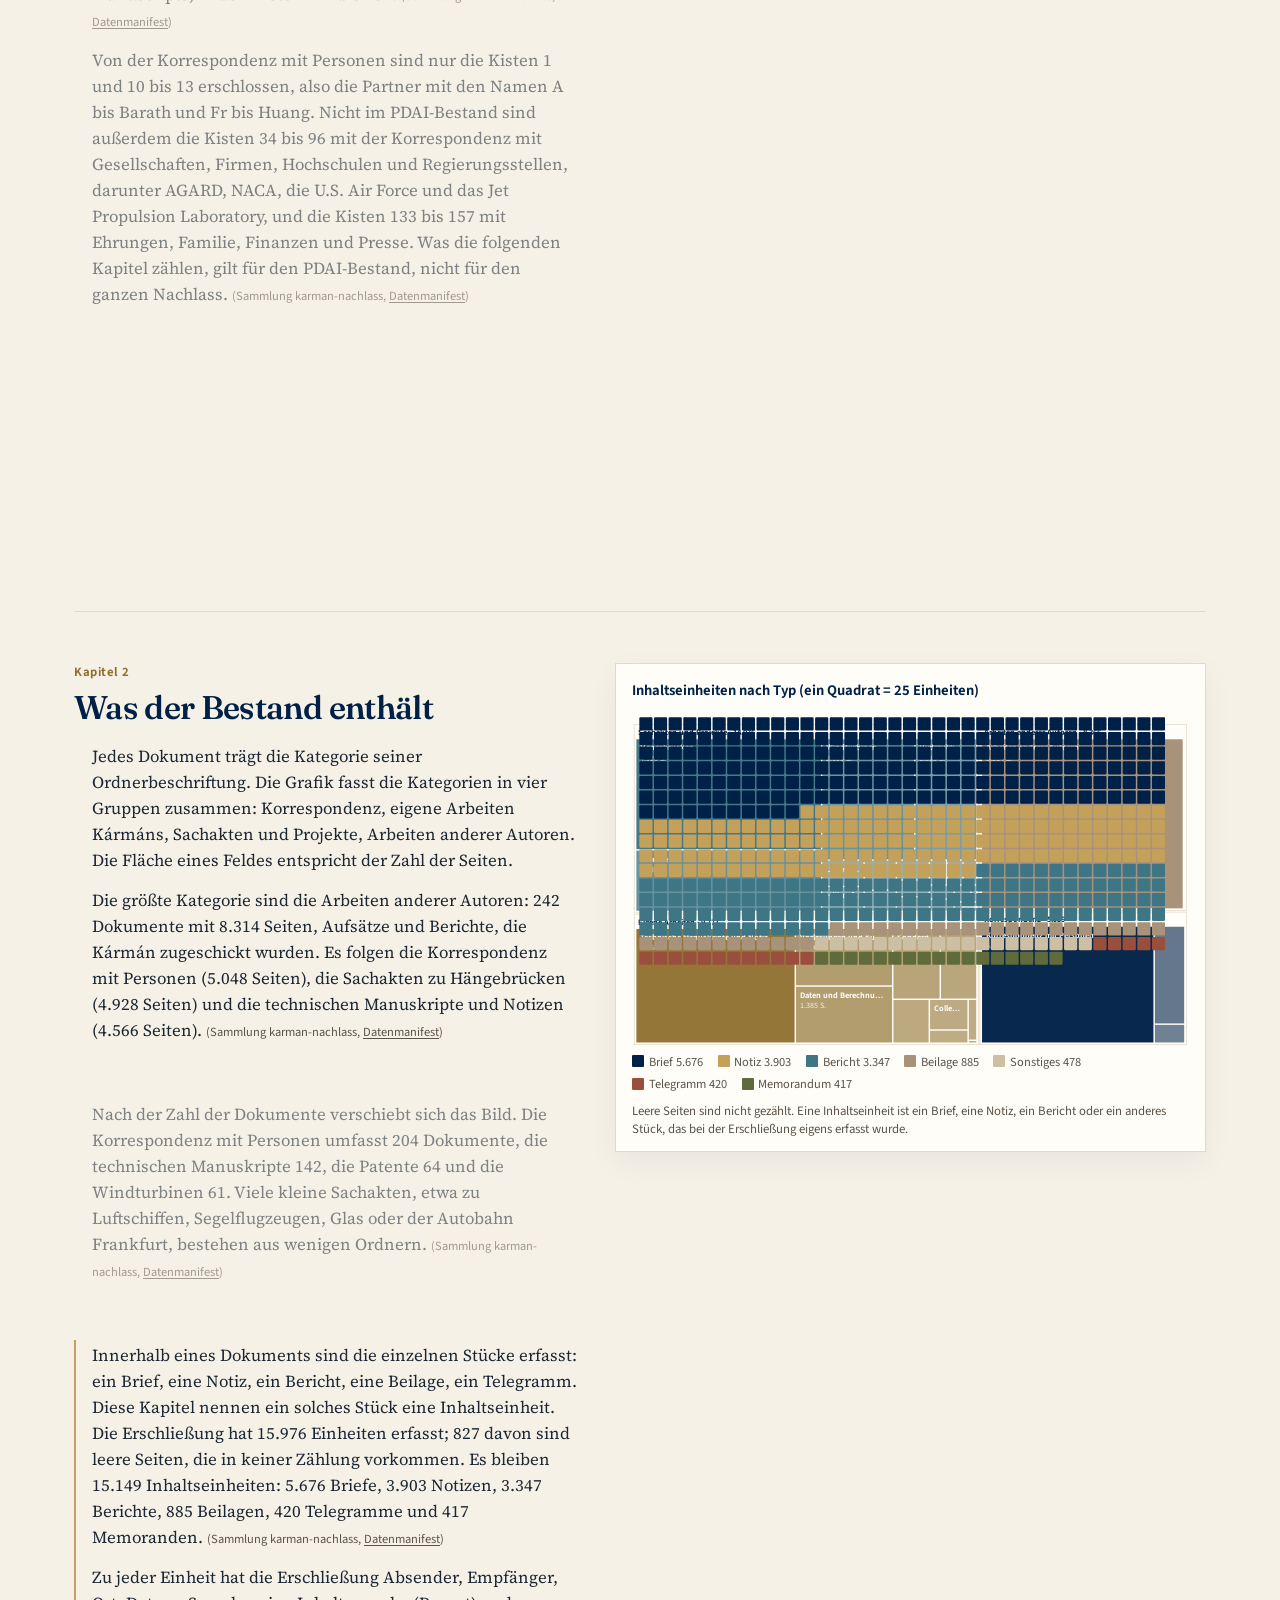
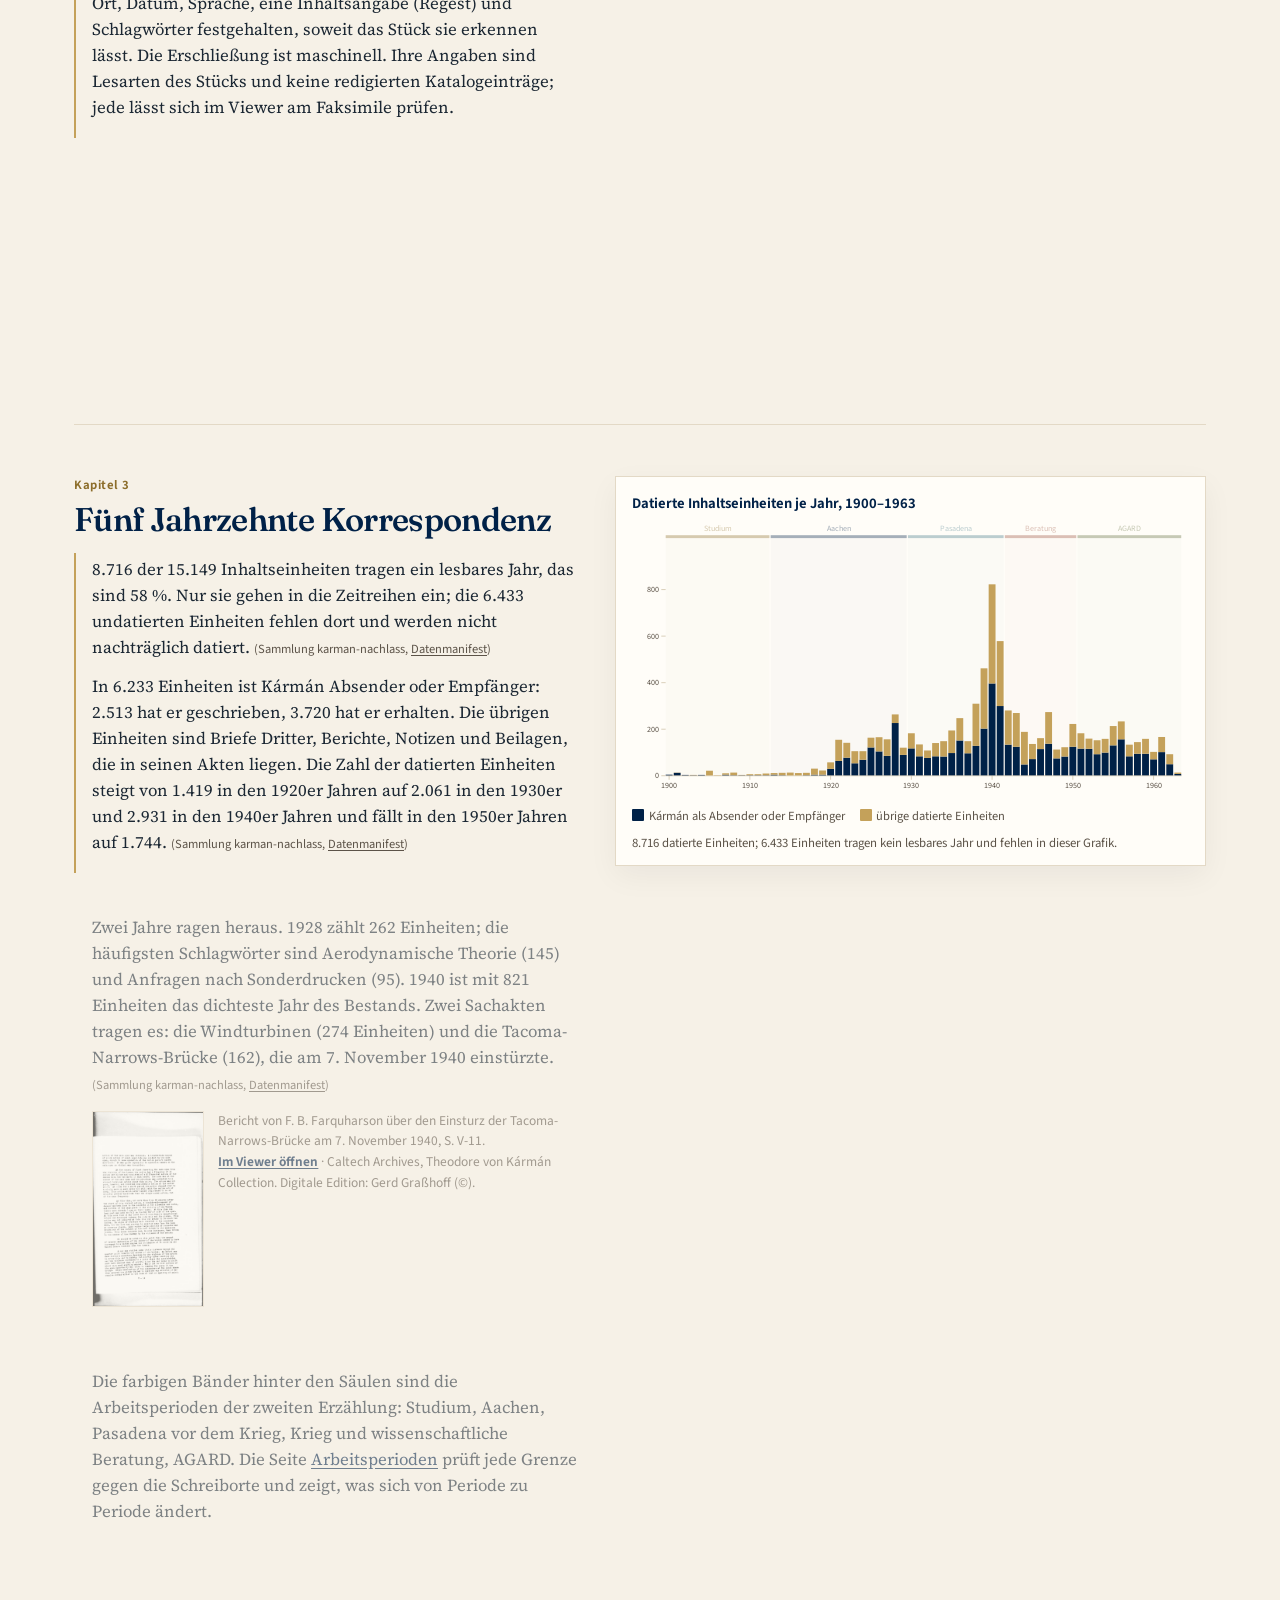
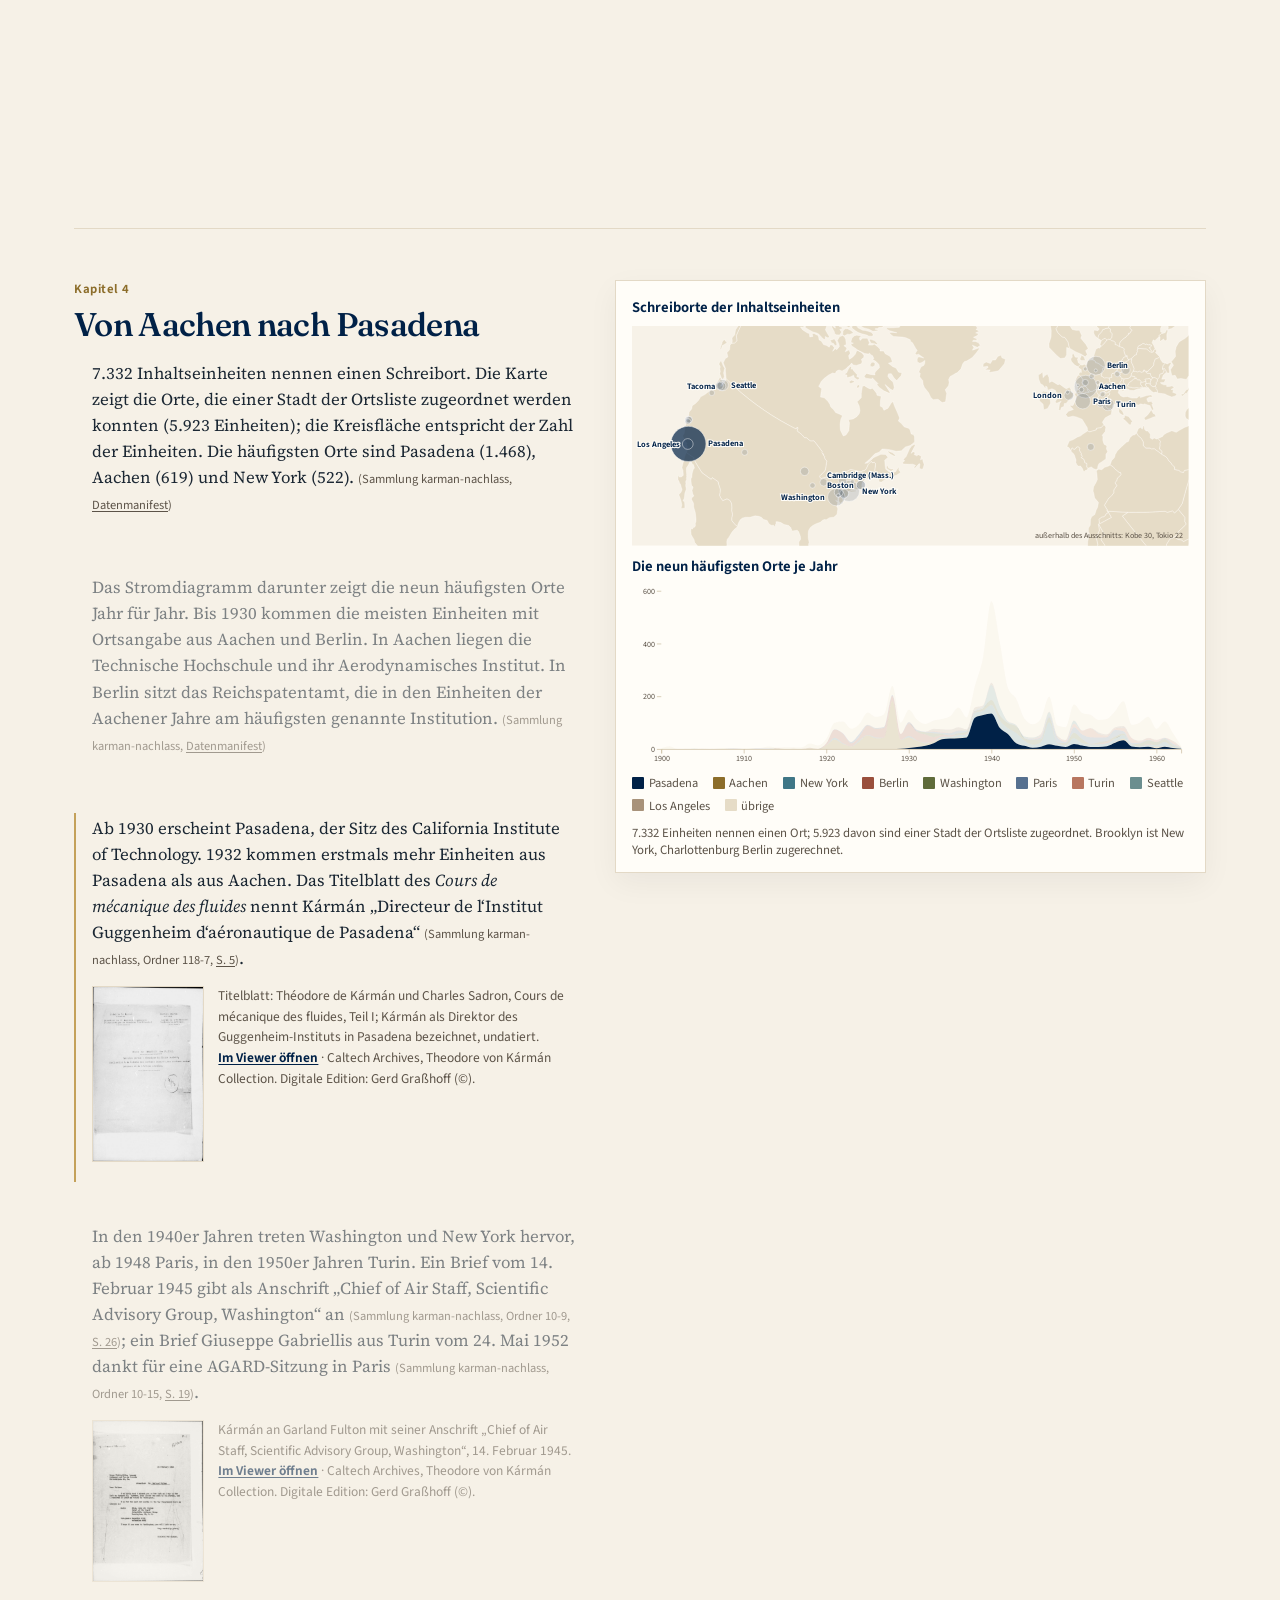
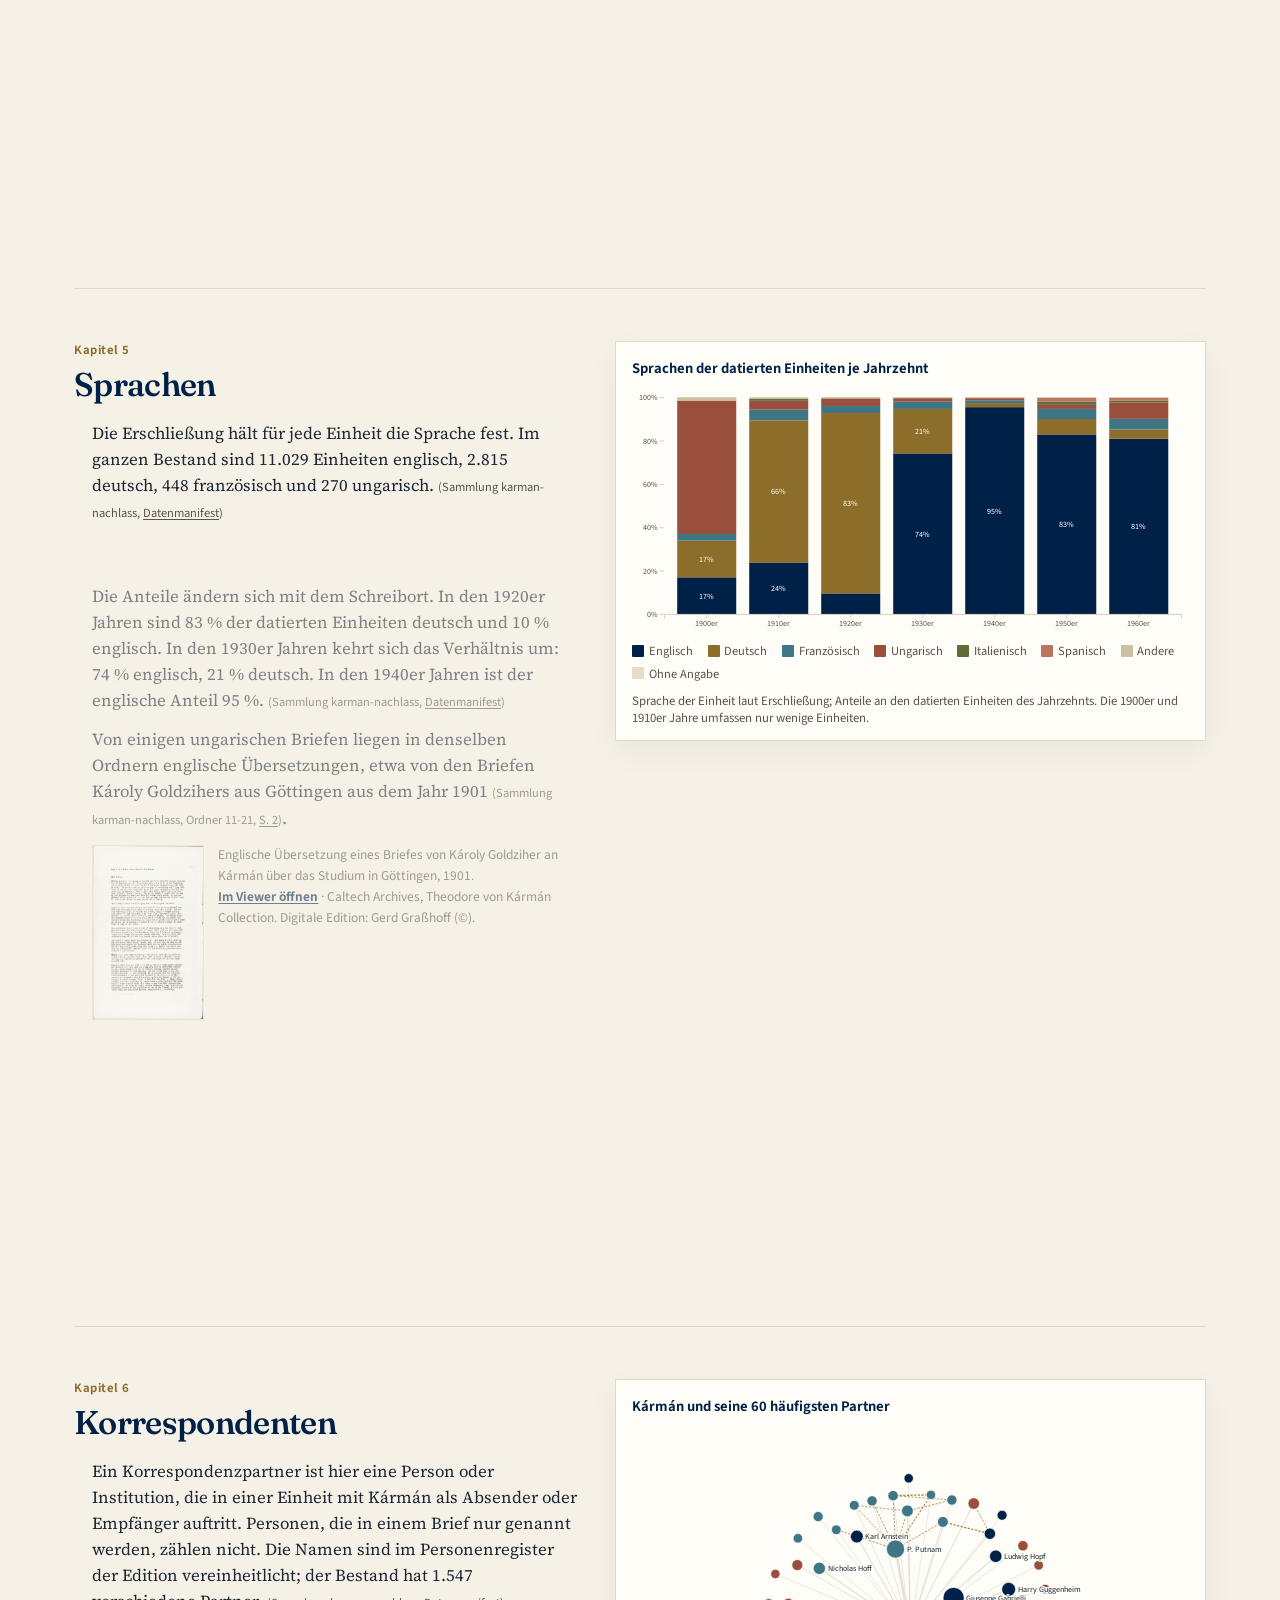
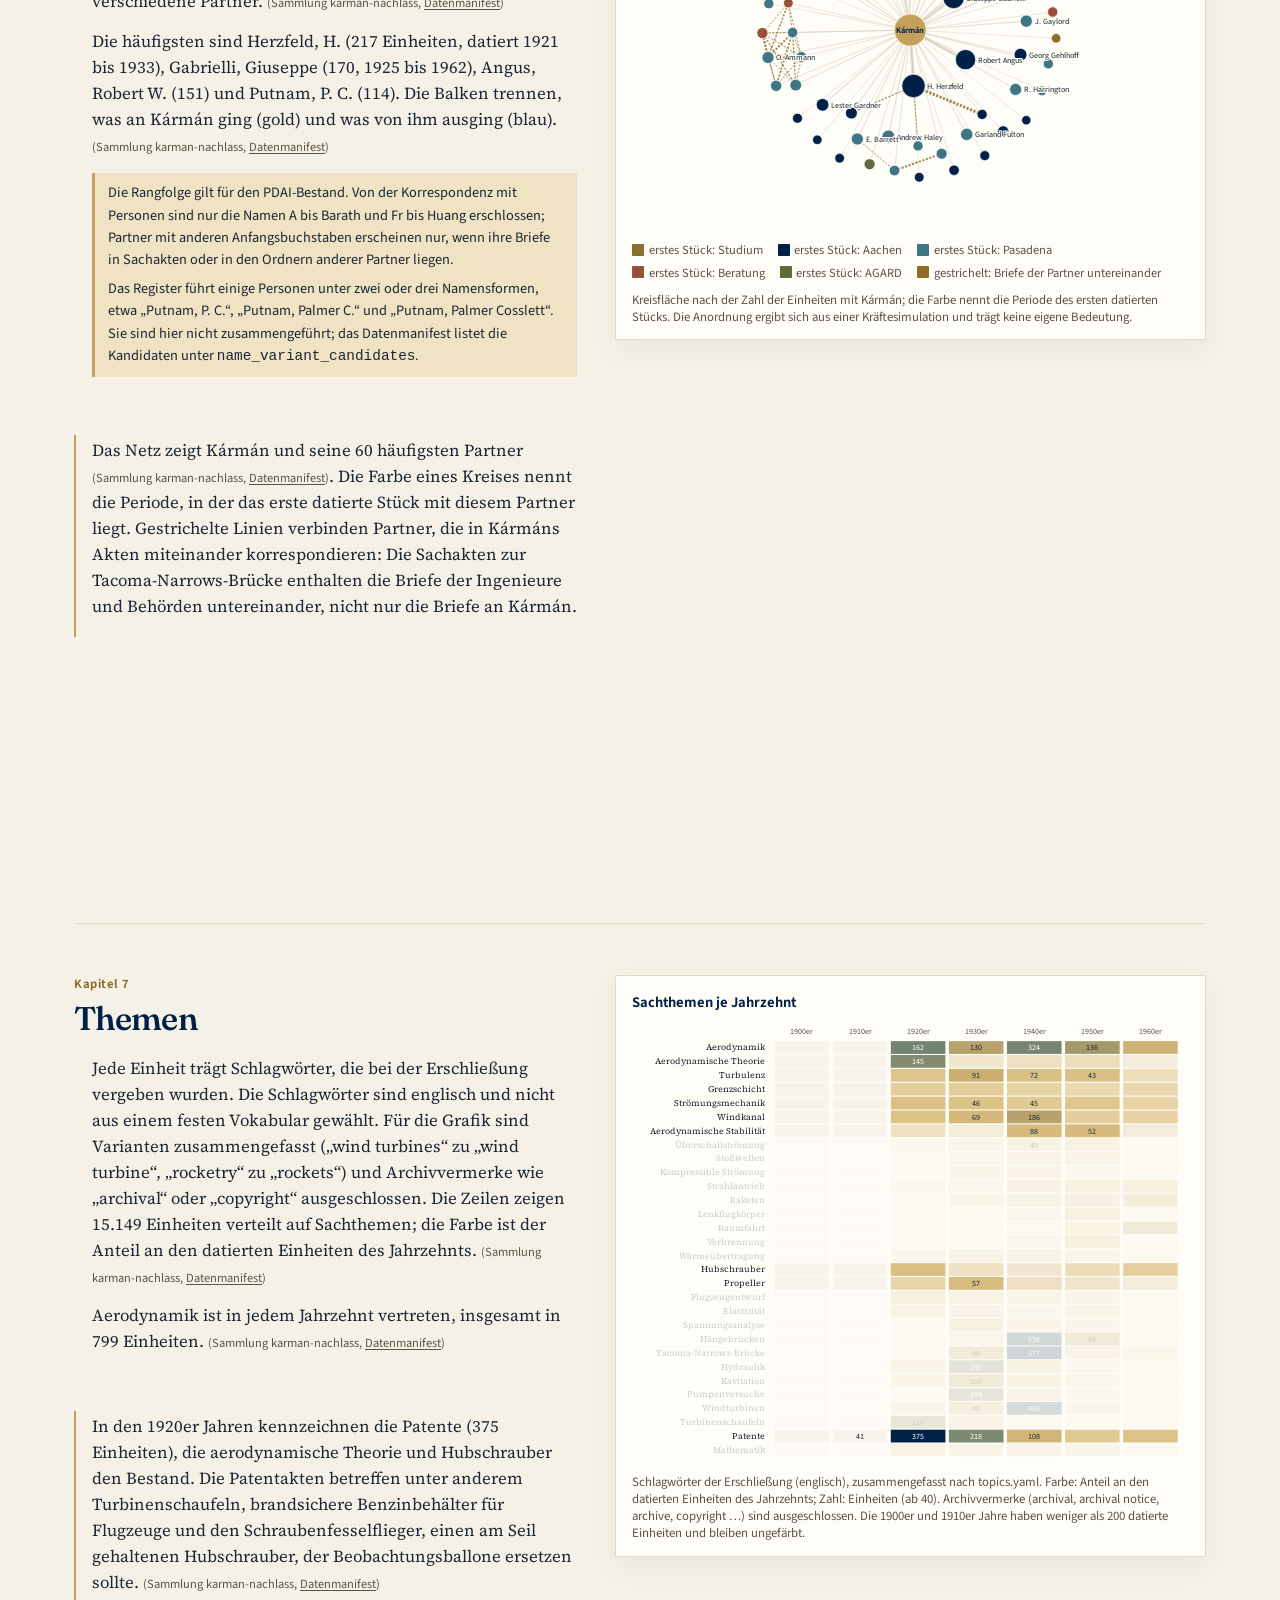
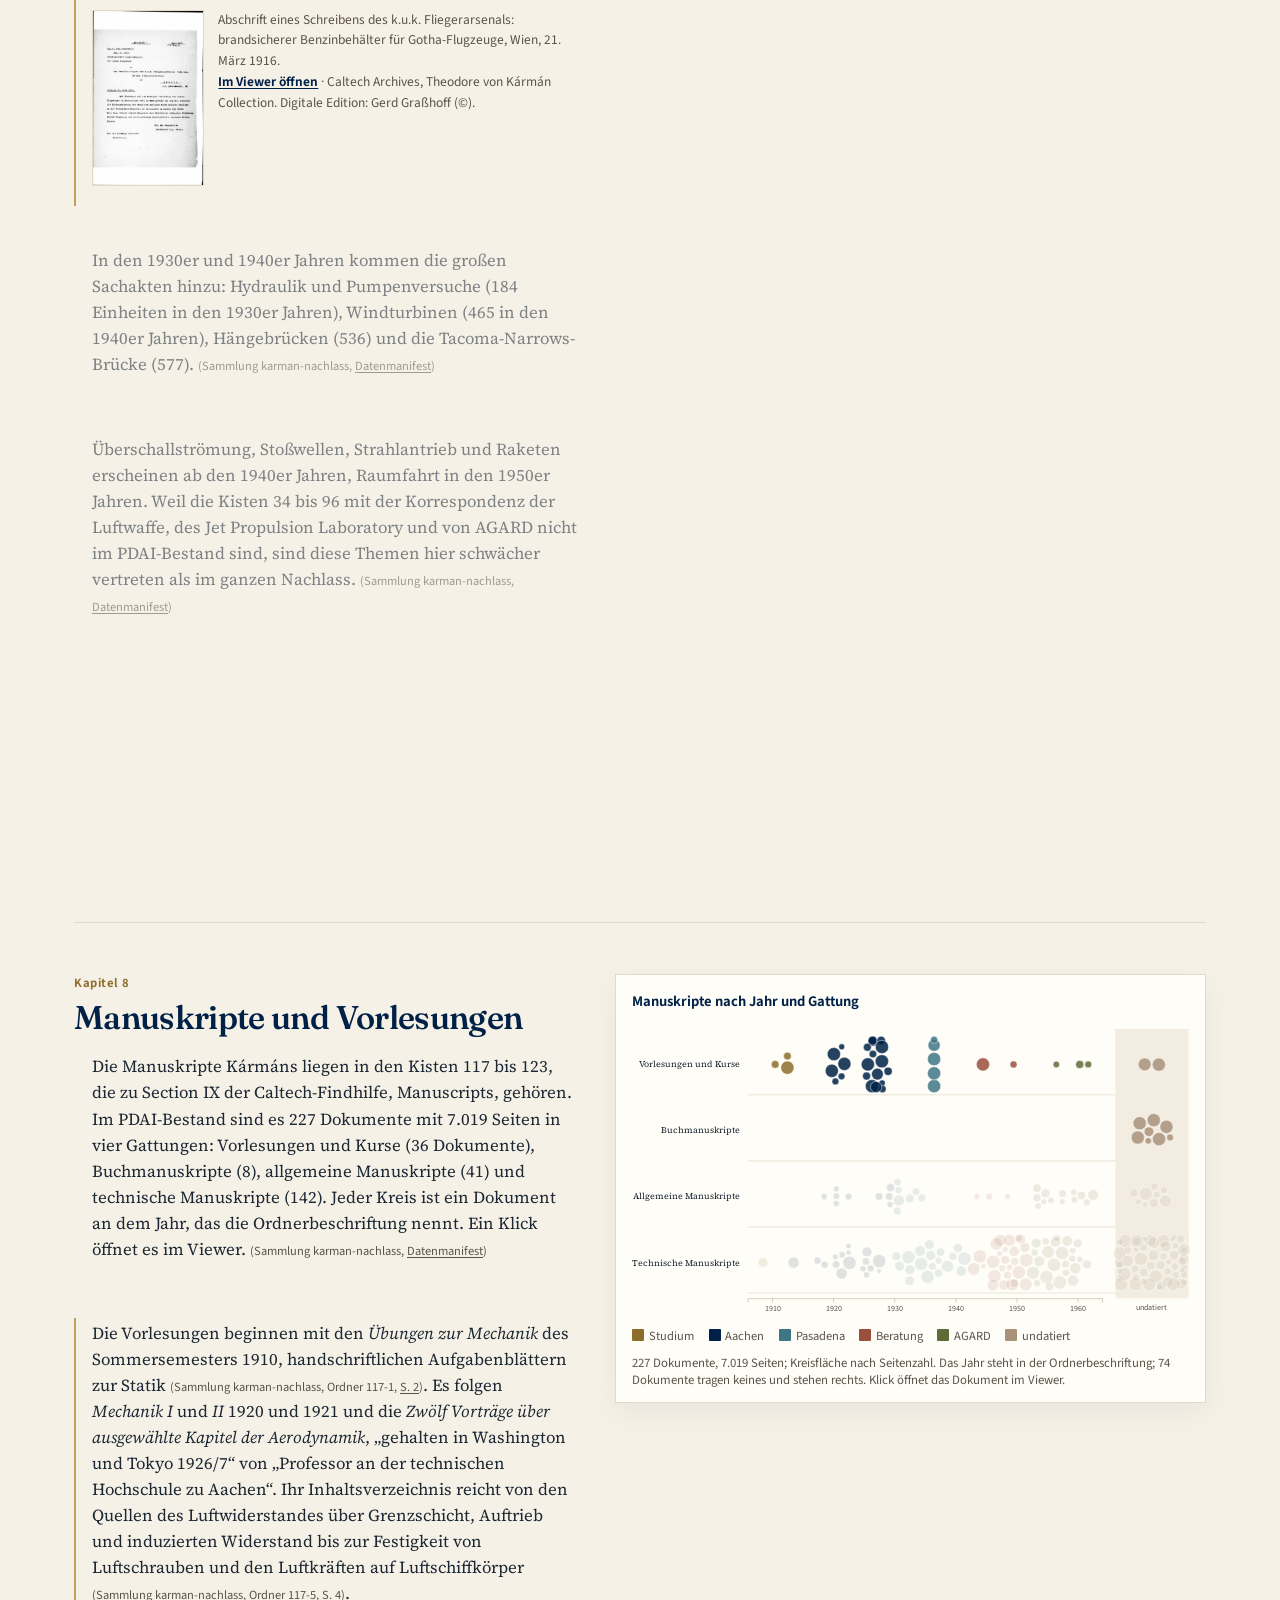
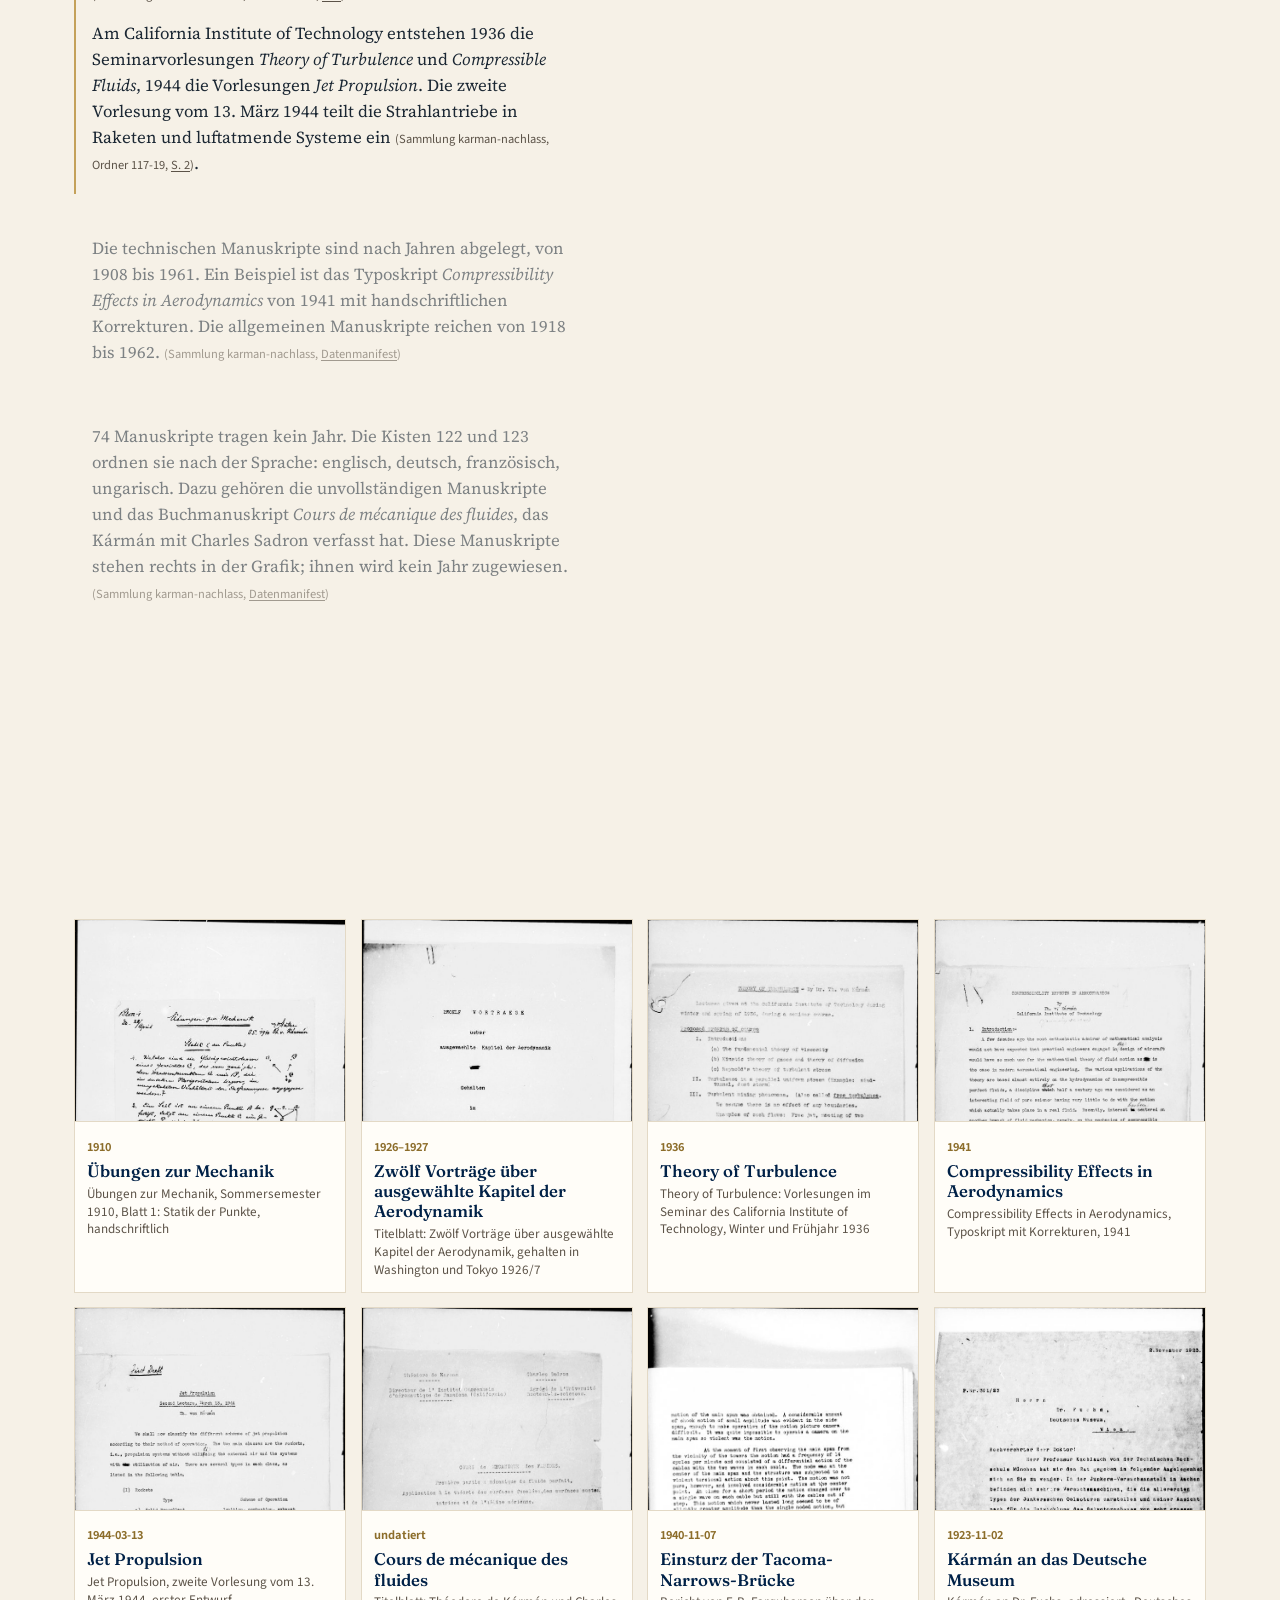
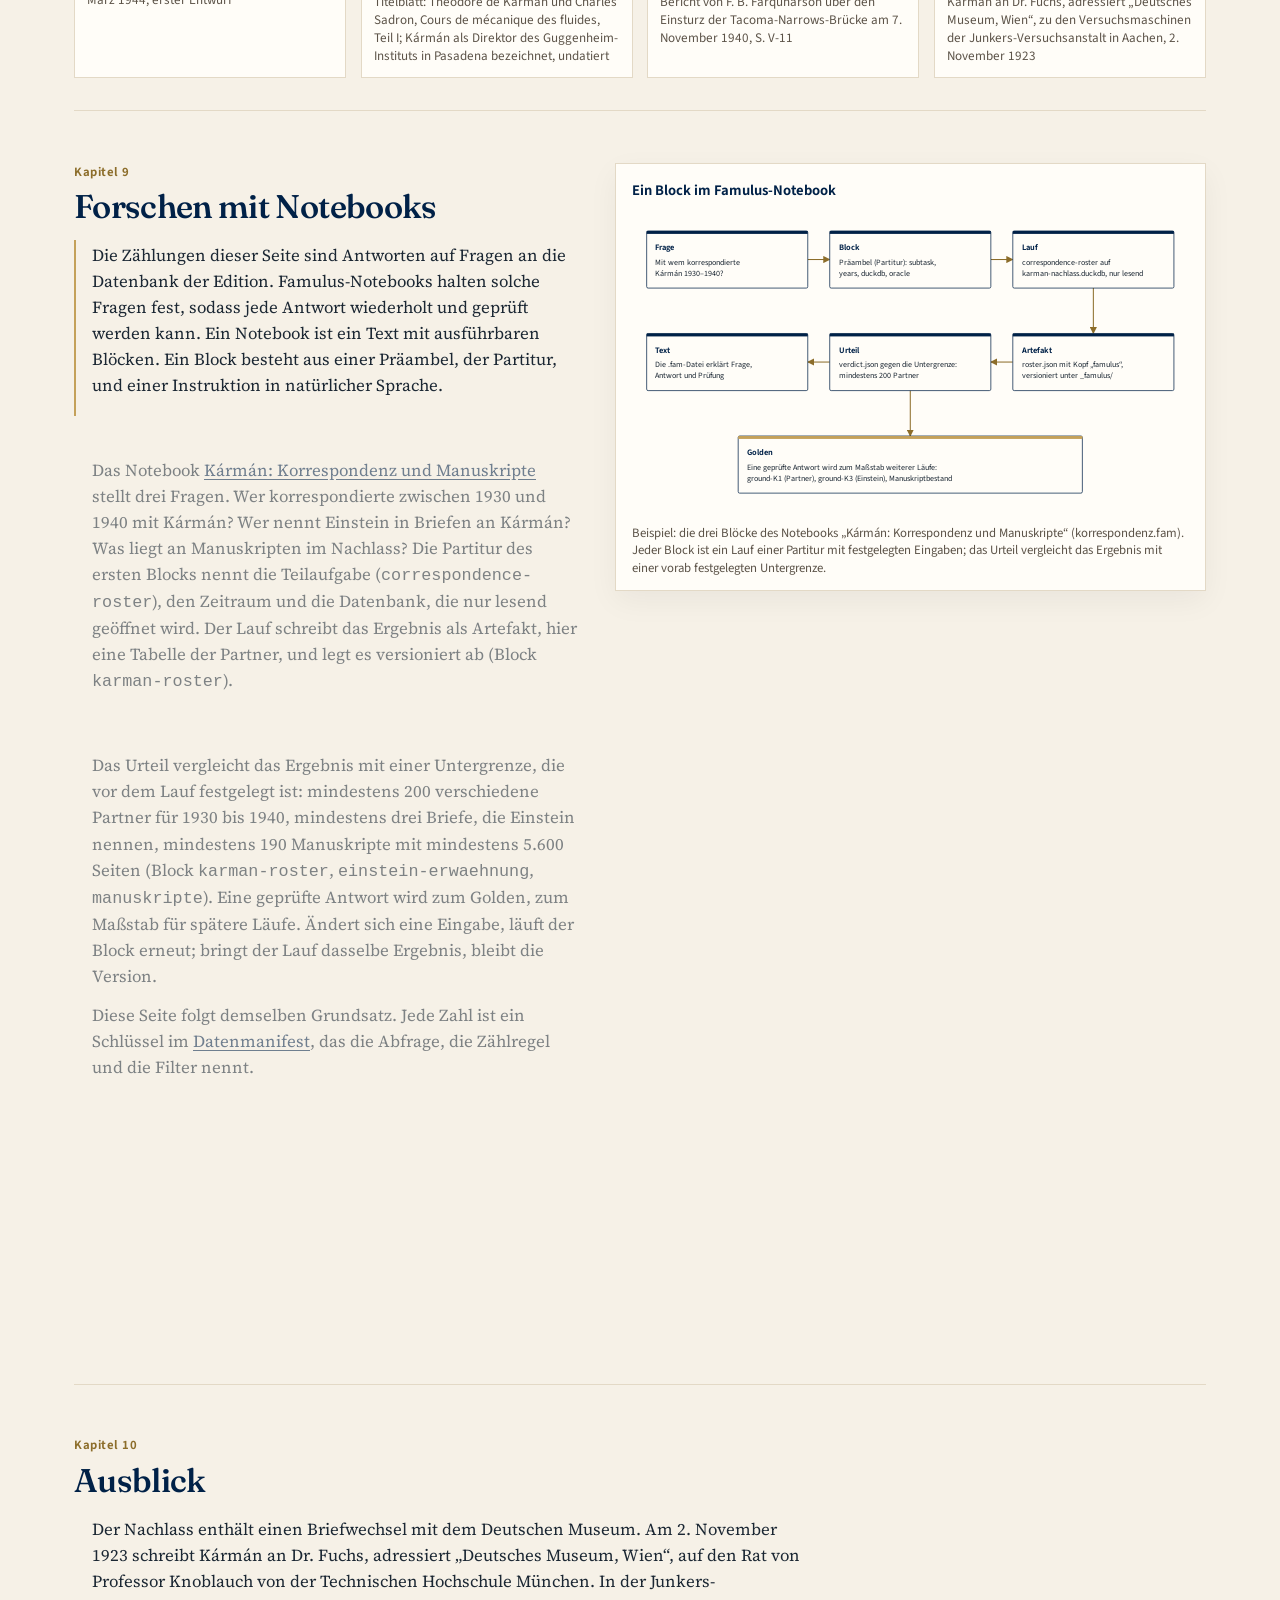
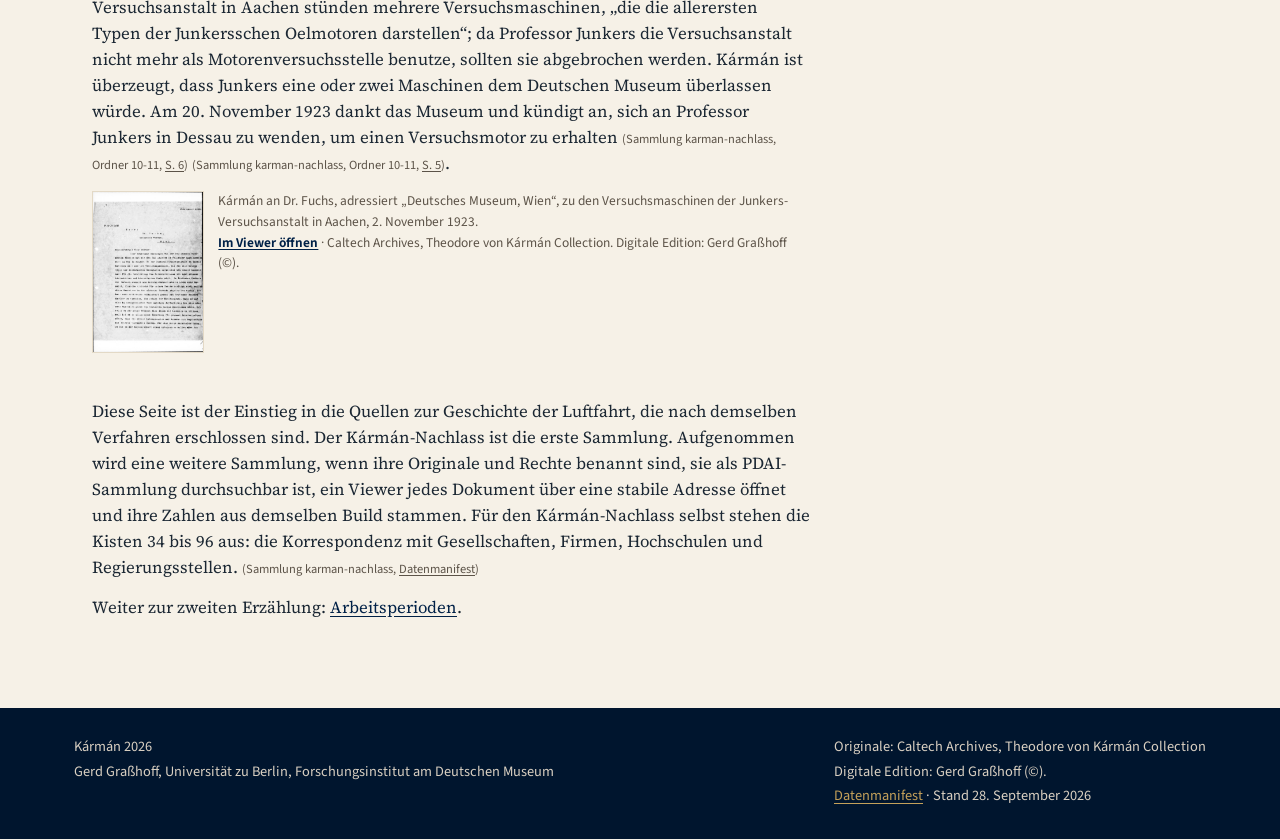
==== commit 2a622146: "Shorten the author line to the university and the research institute. Co-authored-by: Cursor <cursor" ====
--- a/nachlass/index.html
+++ b/nachlass/index.html
@@ -10,7 +10,7 @@
   <link rel="preconnect" href="https://fonts.googleapis.com">
   <link rel="preconnect" href="https://fonts.gstatic.com" crossorigin>
   <link href="https://fonts.googleapis.com/css2?family=Fraunces:ital,opsz,wght@0,9..144,460;0,9..144,560;1,9..144,460&family=Source+Sans+3:ital,wght@0,400;0,560;0,650;1,400&family=Source+Serif+4:ital,opsz,wght@0,8..60,400;0,8..60,560;1,8..60,400&display=swap" rel="stylesheet">
-  <link rel="stylesheet" href="../assets/karman.css?v=20260929103823">
+  <link rel="stylesheet" href="../assets/karman.css?v=20260929104529">
 </head>
 <body>
   <a class="skip" href="#inhalt">Zum Inhalt</a>
@@ -94,7 +94,7 @@
     <div class="wrap">
       <div>
         <p>Kármán 2026</p>
-        <p>Gerd Graßhoff · Philosophisches Institut, Humboldt-Universität zu Berlin · Forschungsinstitut des Deutschen Museums</p>
+        <p>Gerd Graßhoff, Universität zu Berlin, Forschungsinstitut am Deutschen Museum</p>
       </div>
       <div>
         <p>Originale: Caltech Archives, Theodore von Kármán Collection</p>
@@ -104,11 +104,11 @@
     </div>
   </footer>
 
-  <script src="../assets/vendor/d3.v7.min.js?v=20260929103823"></script>
-  <script src="../assets/vendor/topojson-client.min.js?v=20260929103823"></script>
-  <script src="../assets/vendor/world-110m.js?v=20260929103823"></script>
-  <script src="../data/bundle.js?v=20260929103823"></script>
-  <script src="../assets/js/charts.js?v=20260929103823"></script>
-  <script src="../assets/js/scrolly.js?v=20260929103823"></script>
+  <script src="../assets/vendor/d3.v7.min.js?v=20260929104529"></script>
+  <script src="../assets/vendor/topojson-client.min.js?v=20260929104529"></script>
+  <script src="../assets/vendor/world-110m.js?v=20260929104529"></script>
+  <script src="../data/bundle.js?v=20260929104529"></script>
+  <script src="../assets/js/charts.js?v=20260929104529"></script>
+  <script src="../assets/js/scrolly.js?v=20260929104529"></script>
 </body>
 </html>
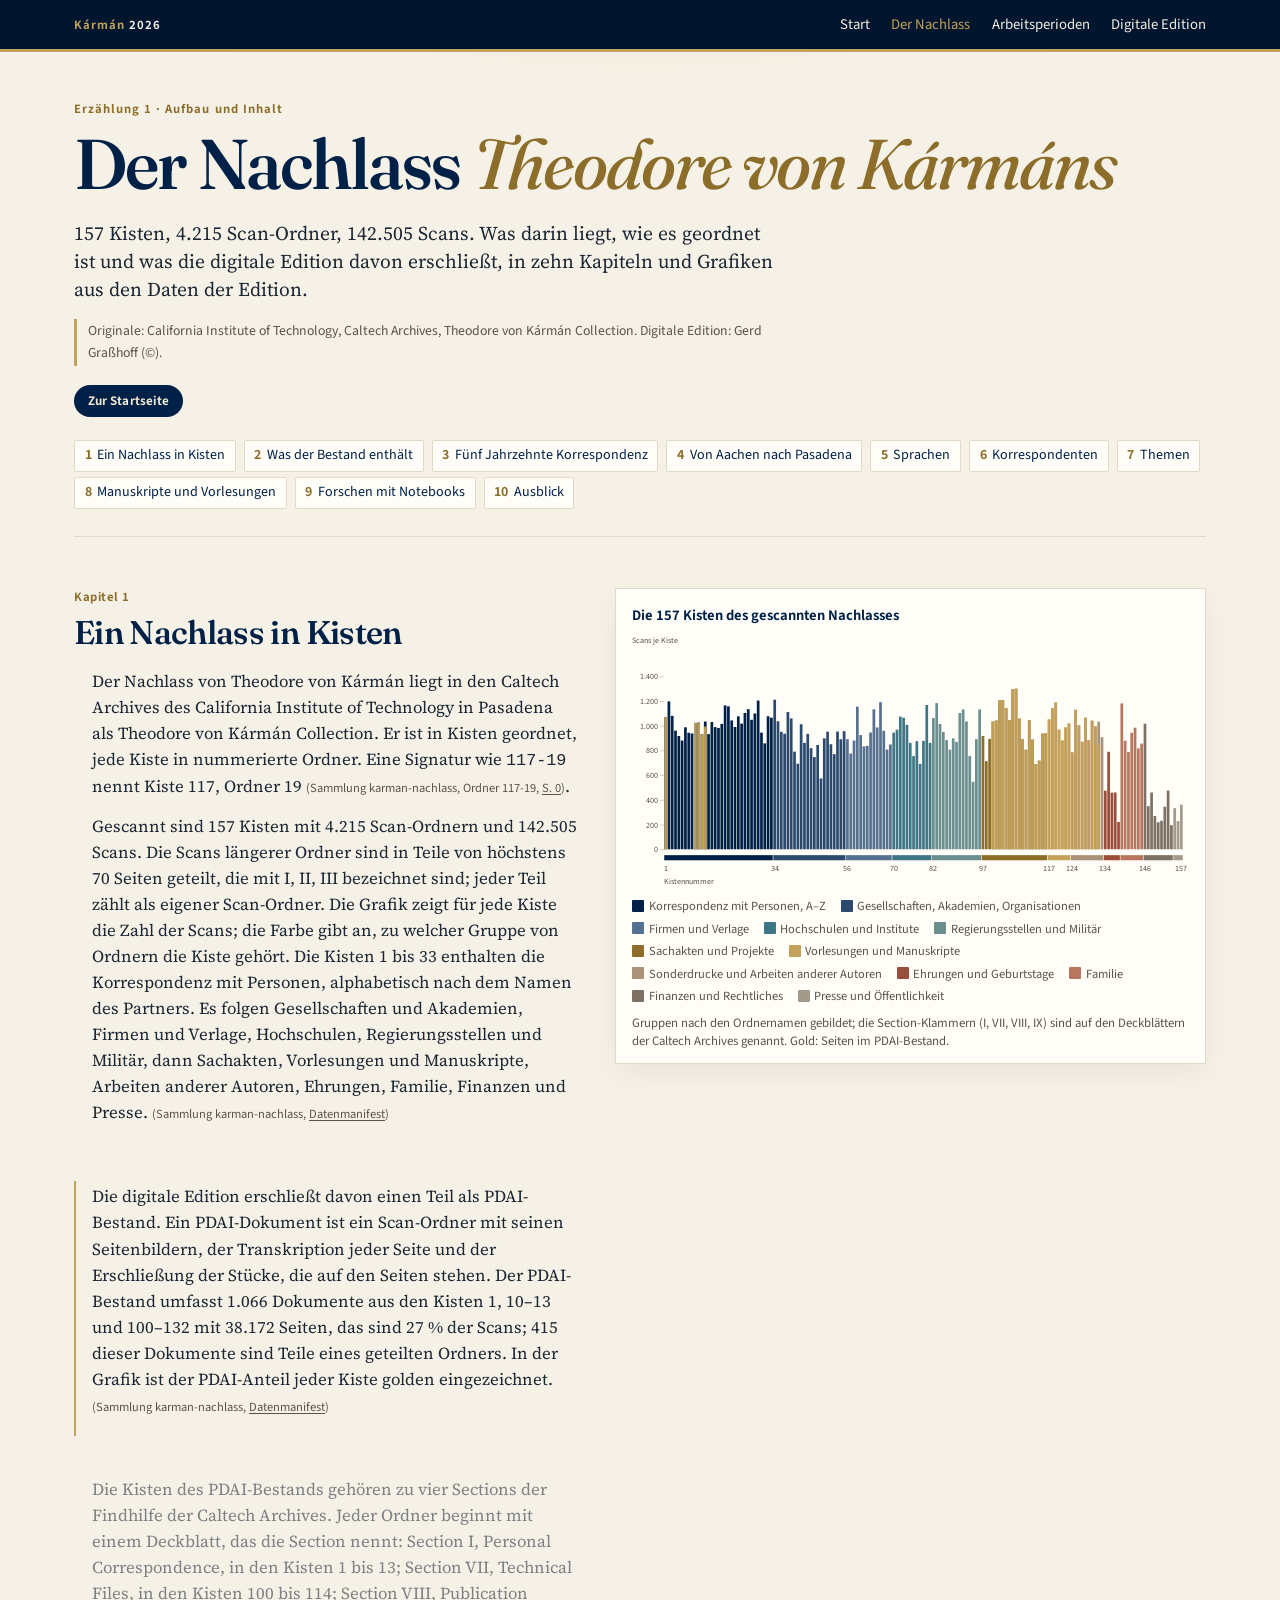
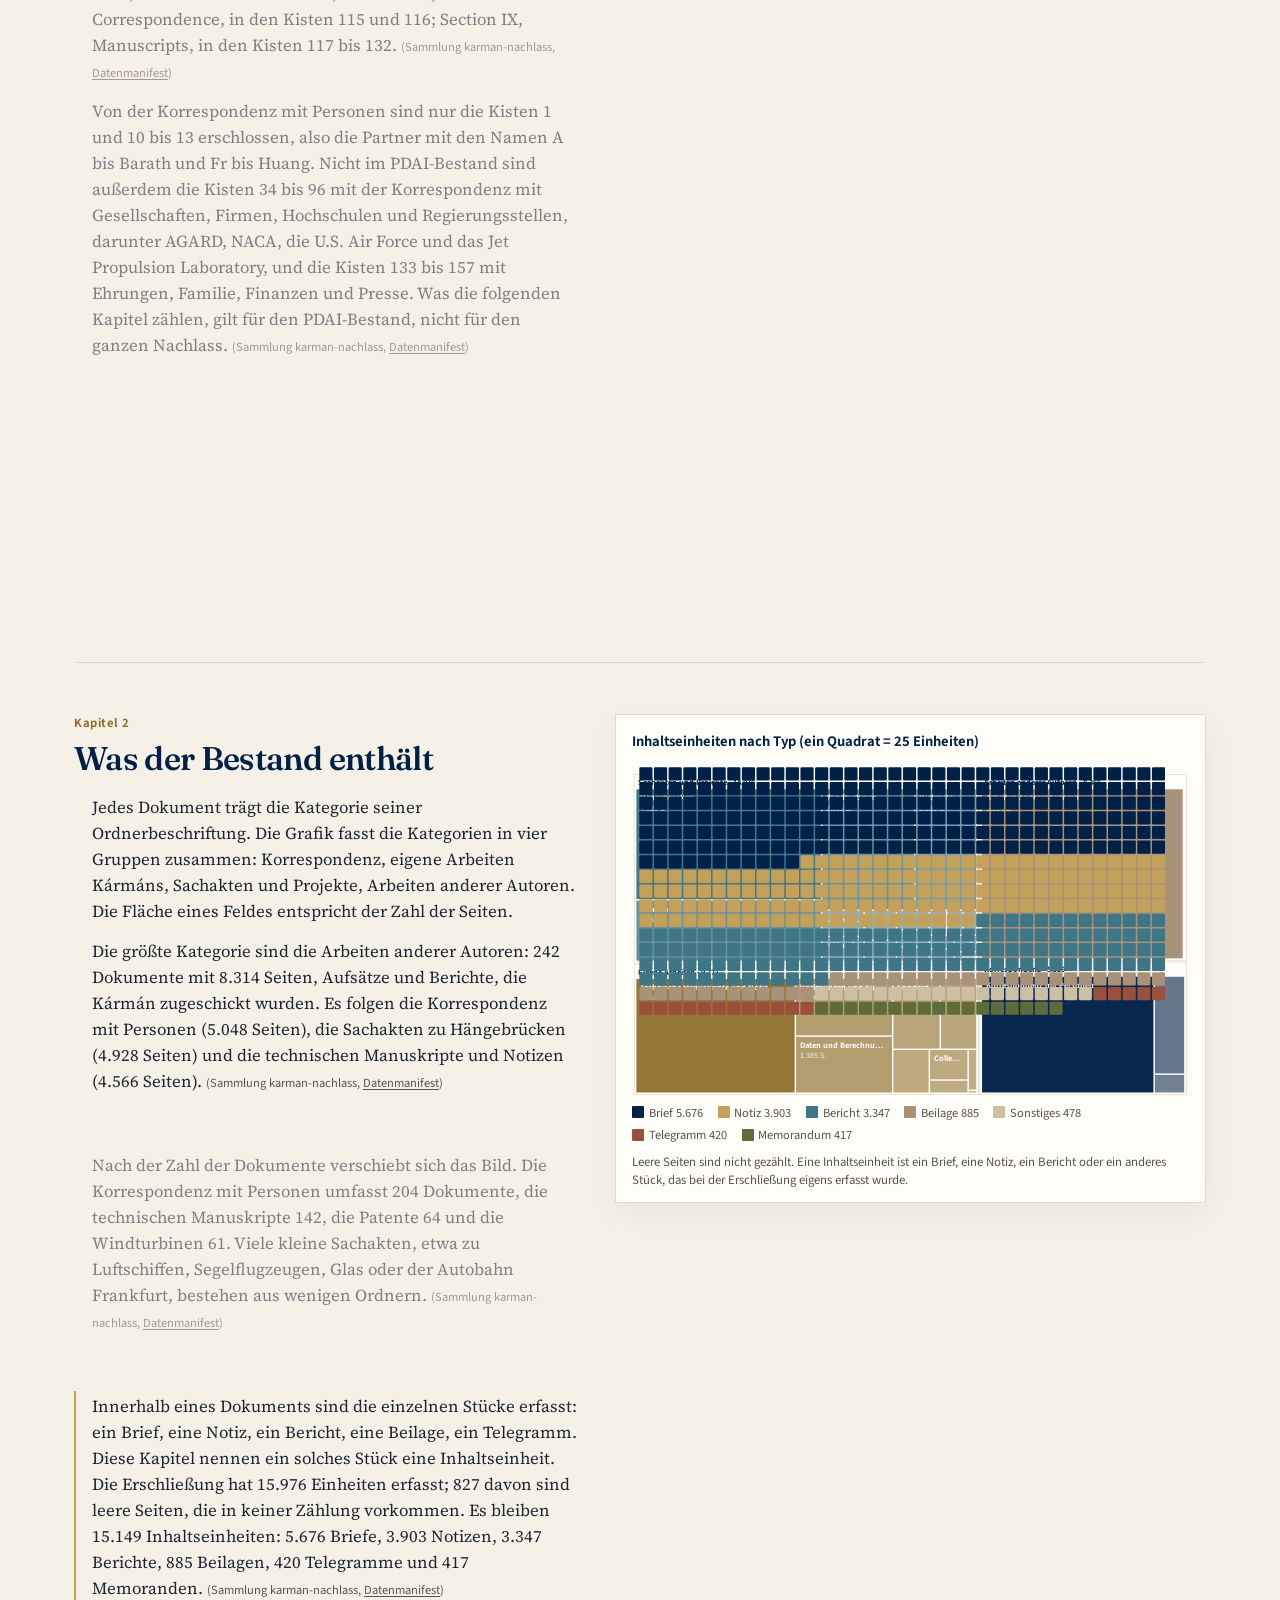
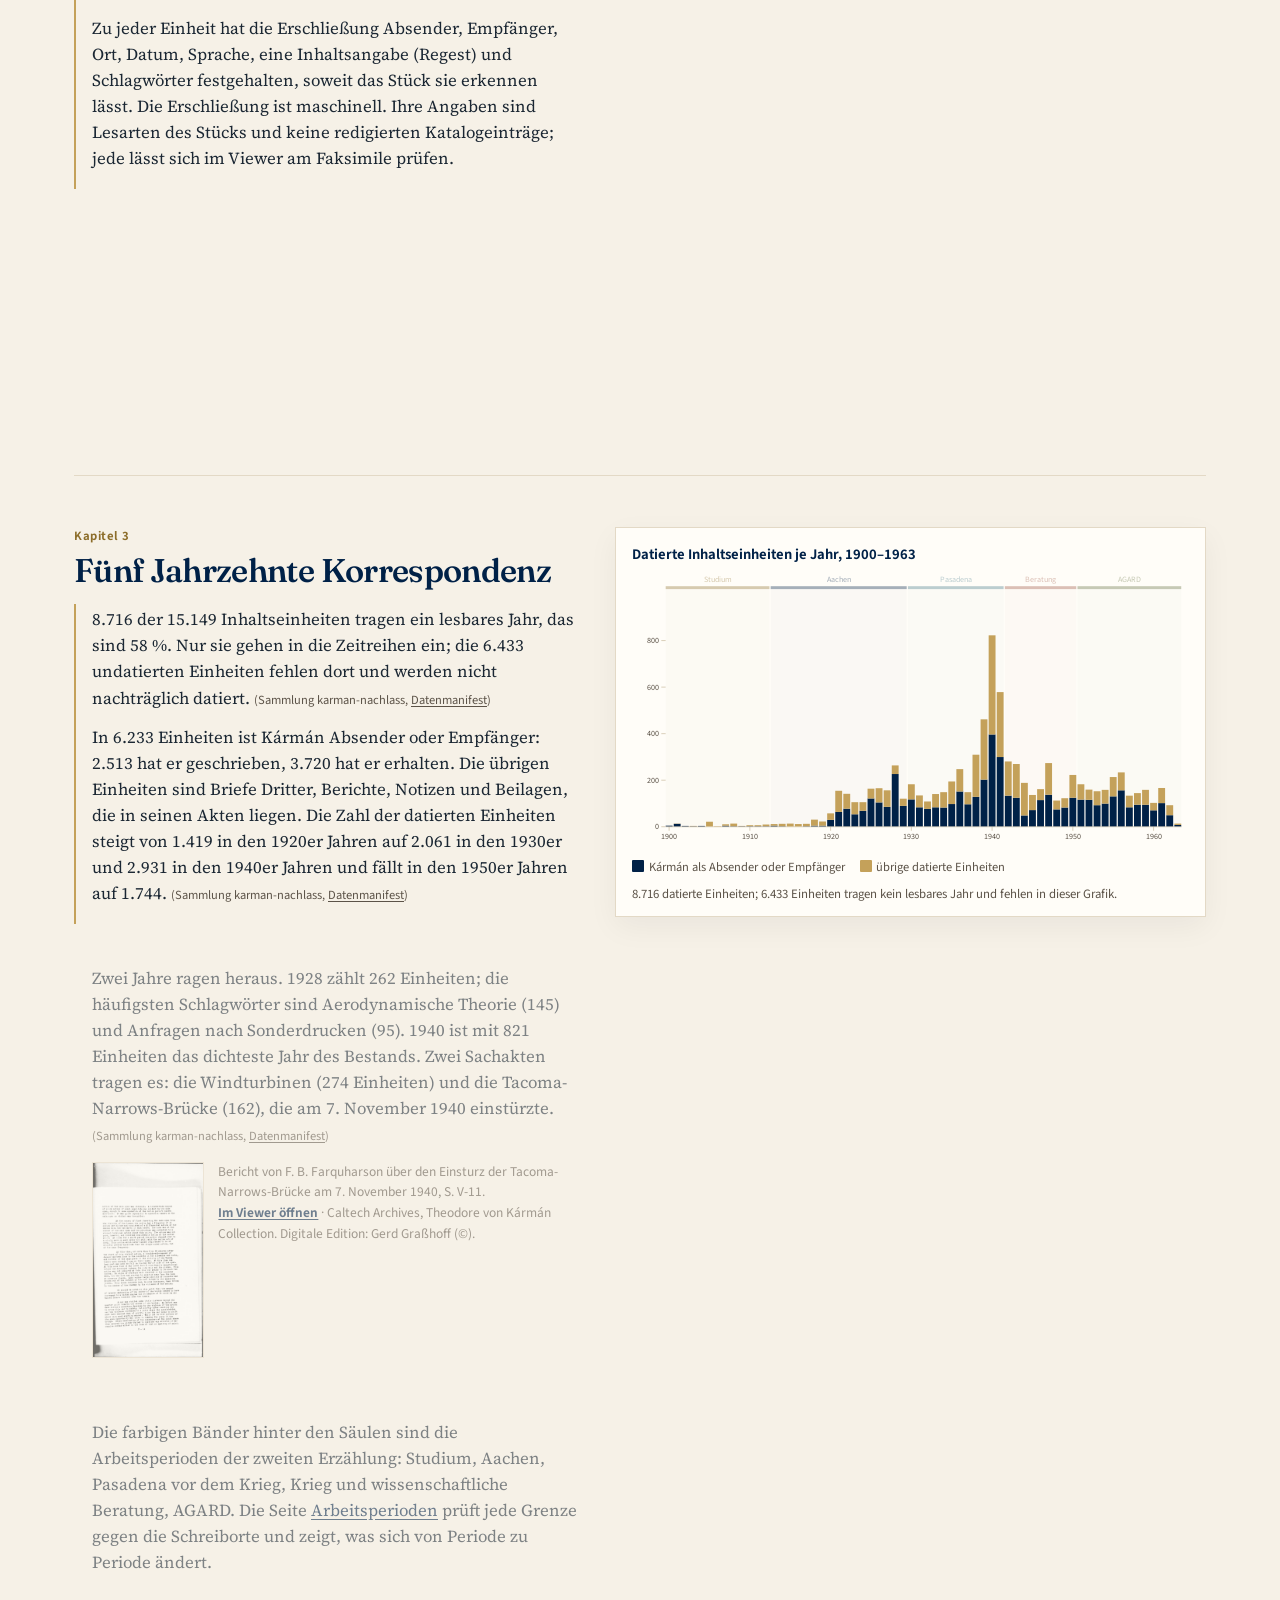
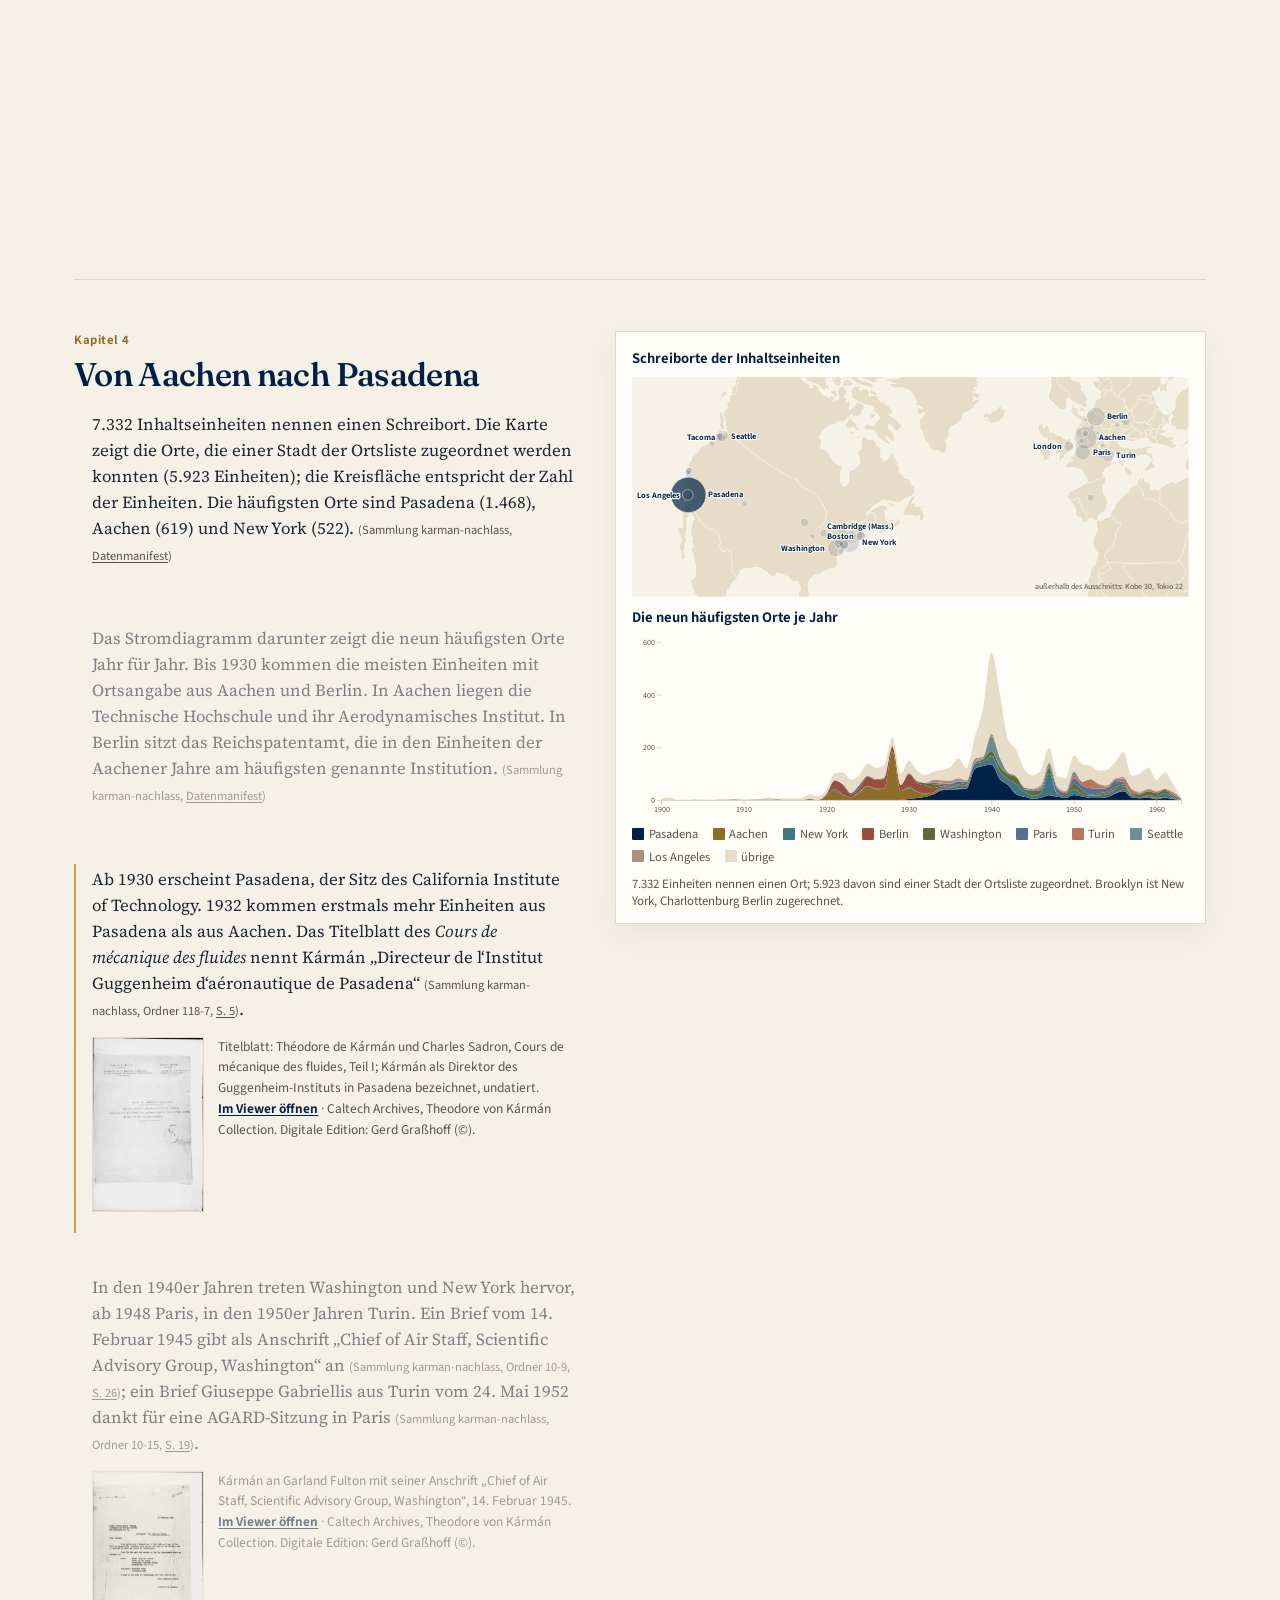
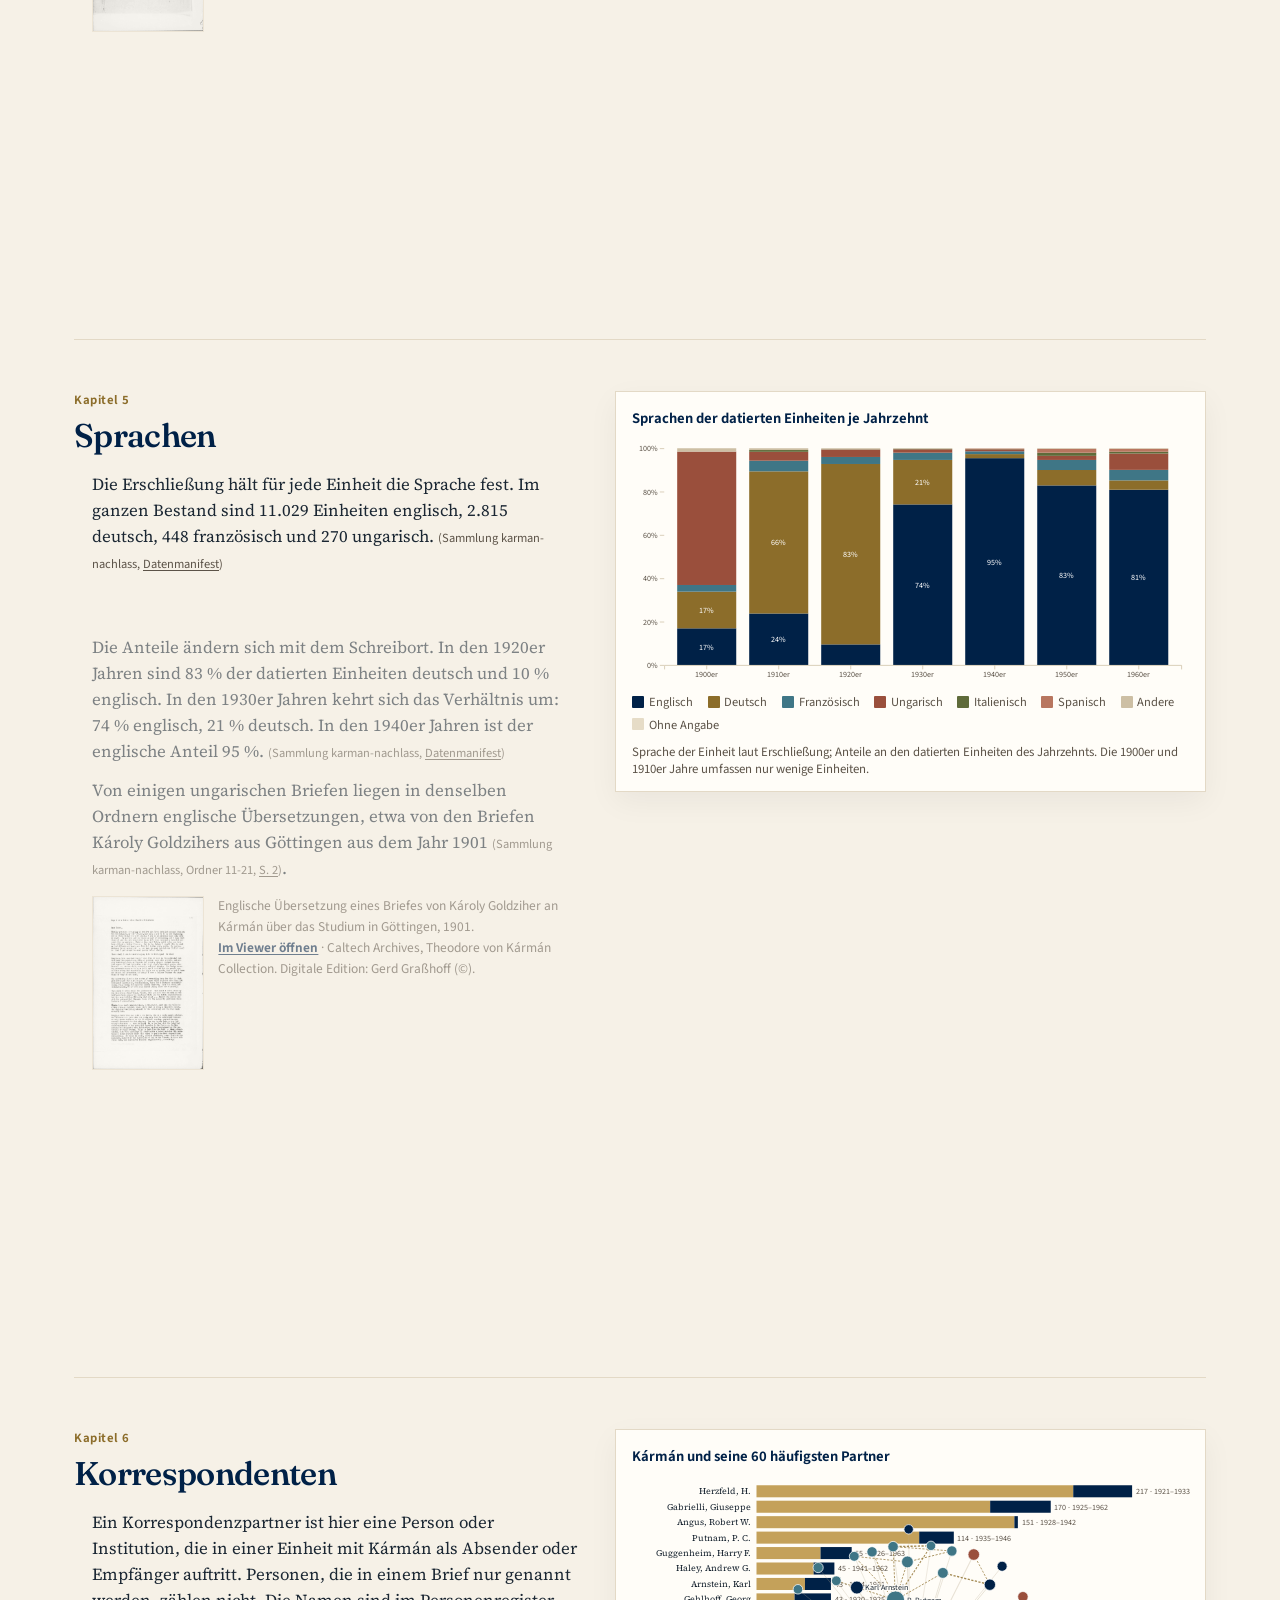
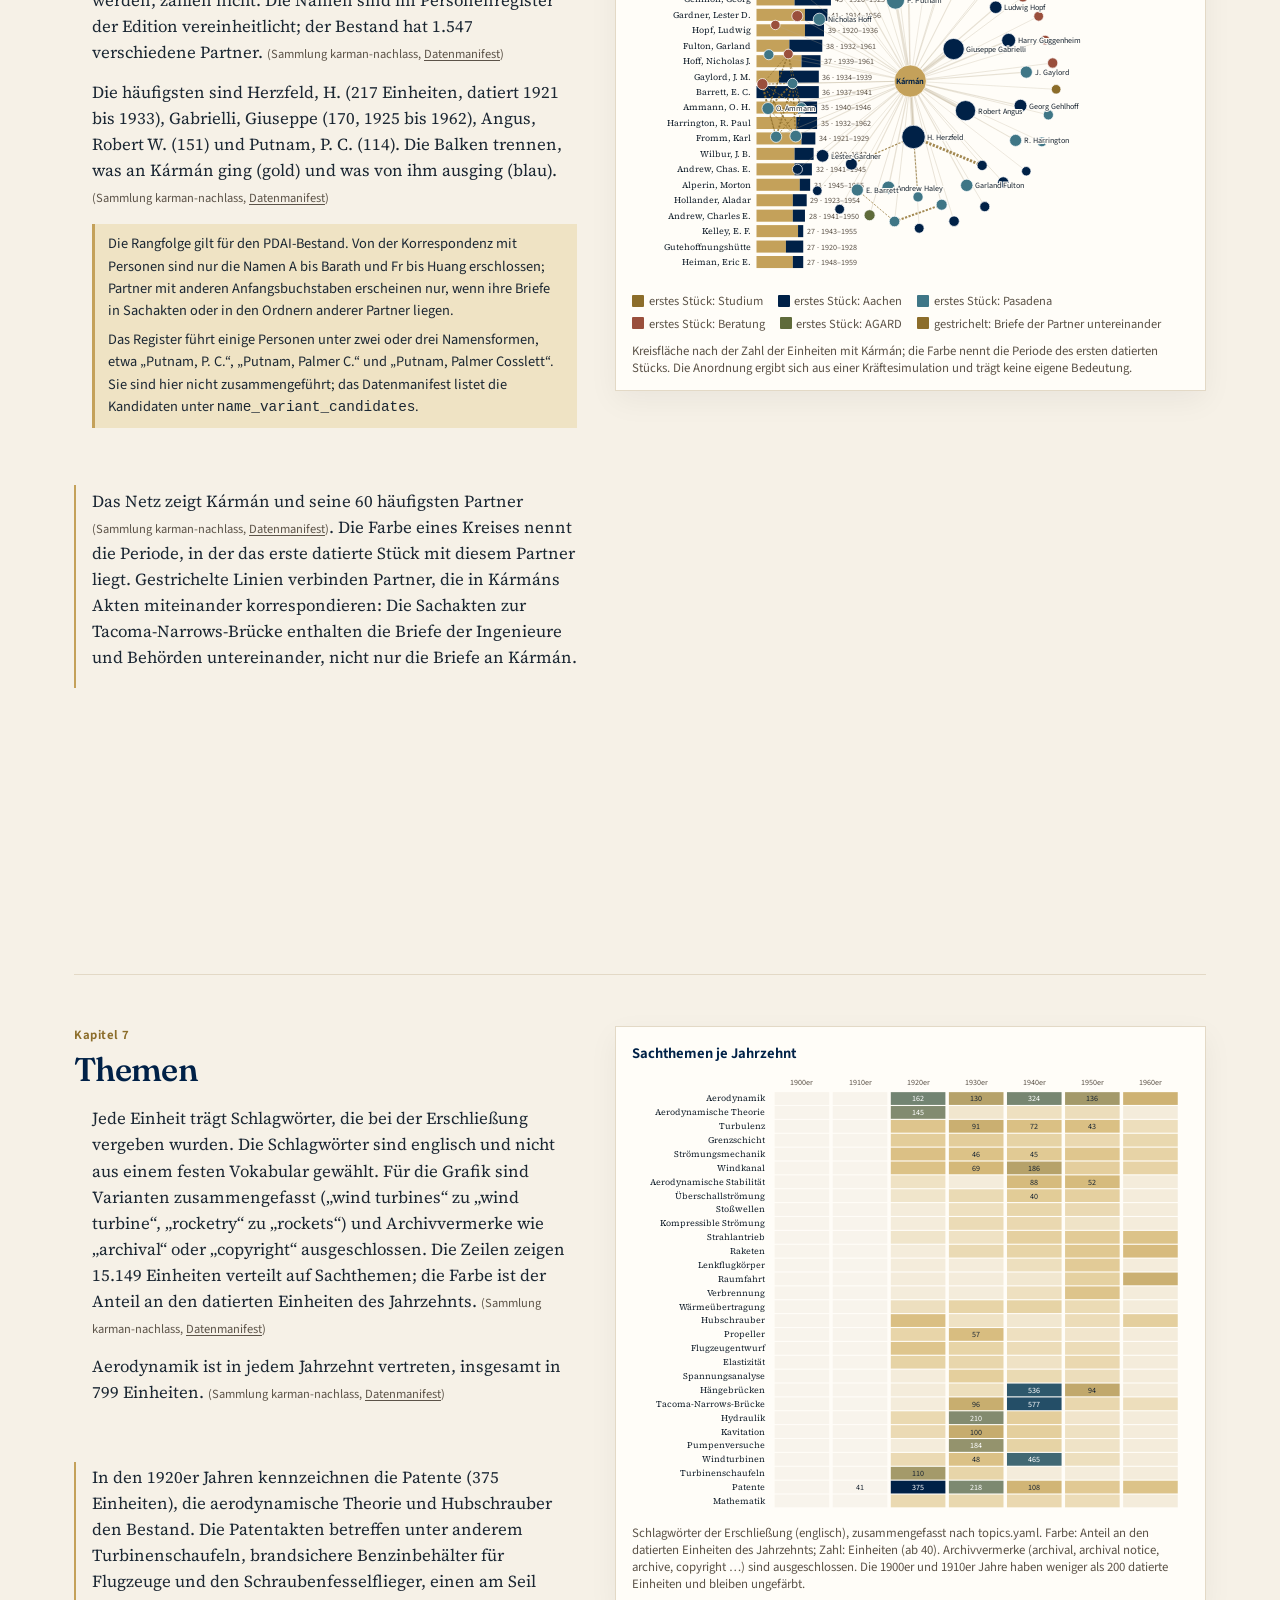
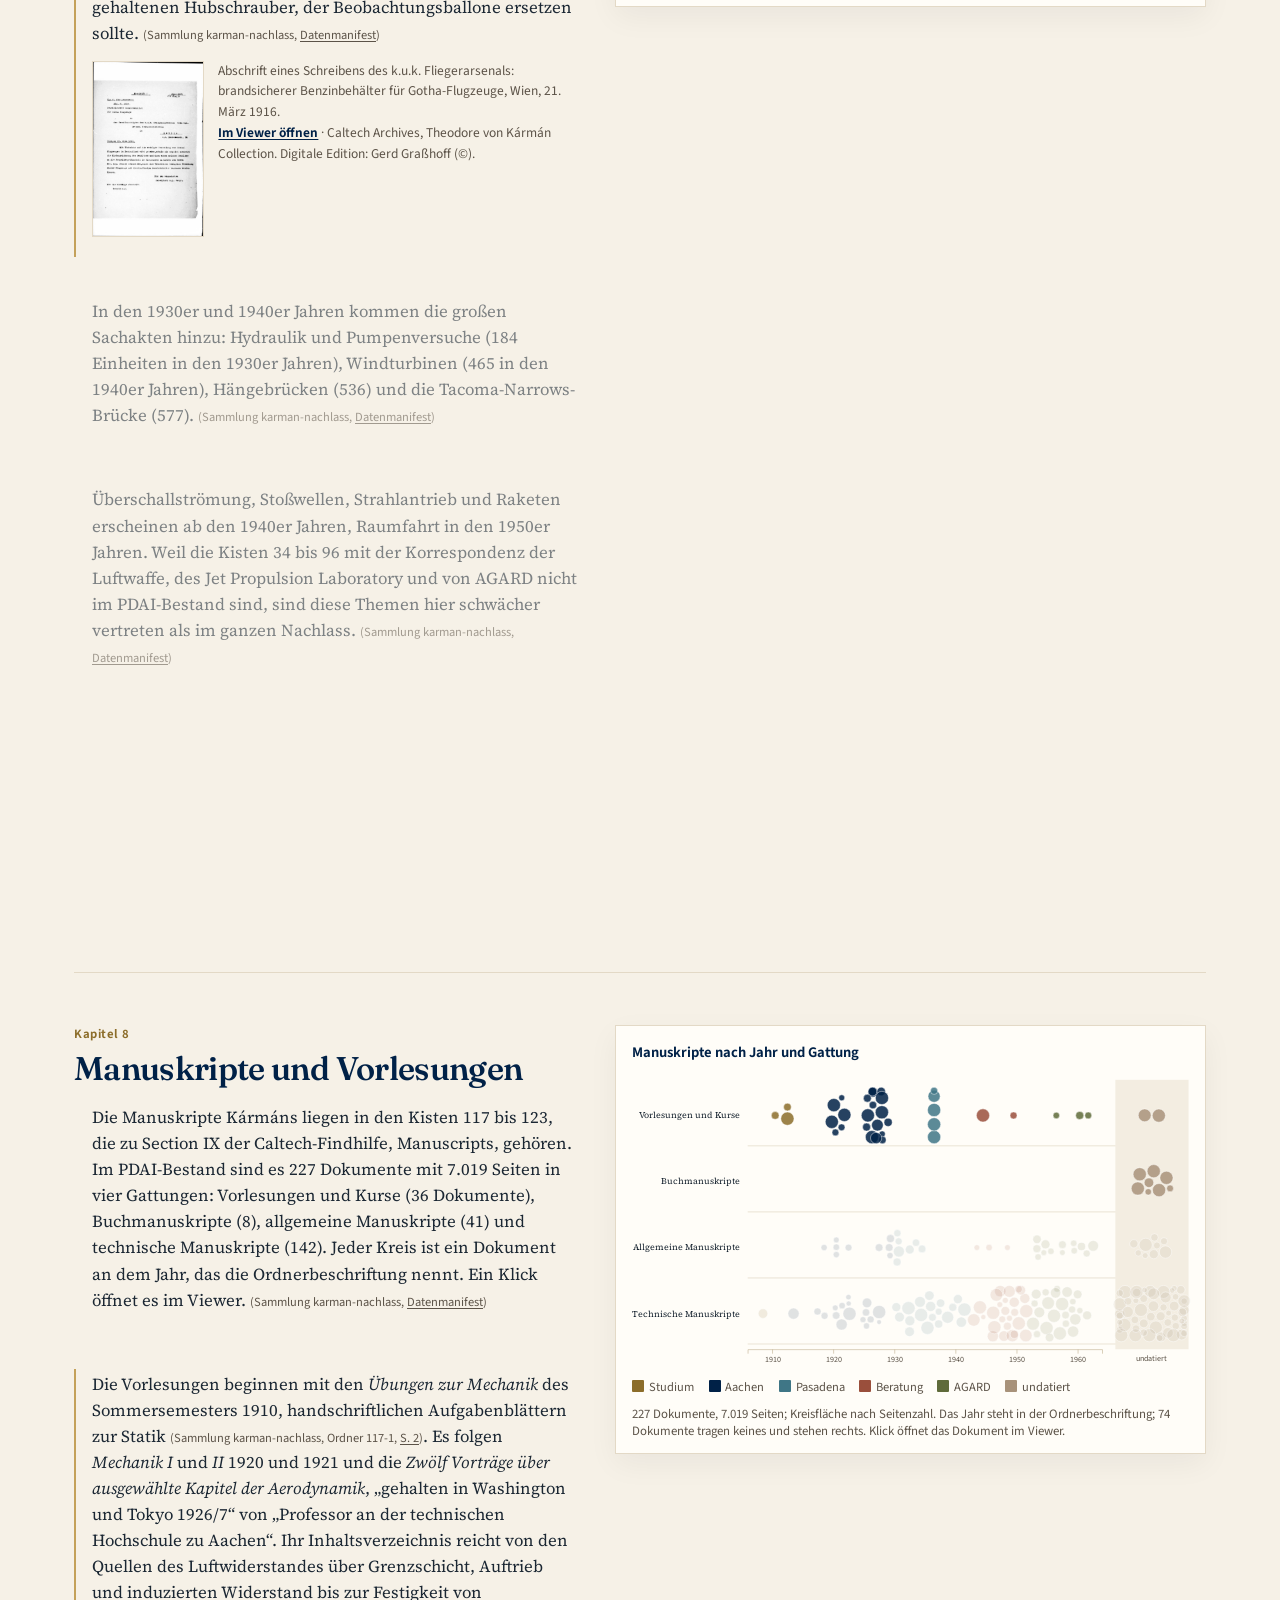
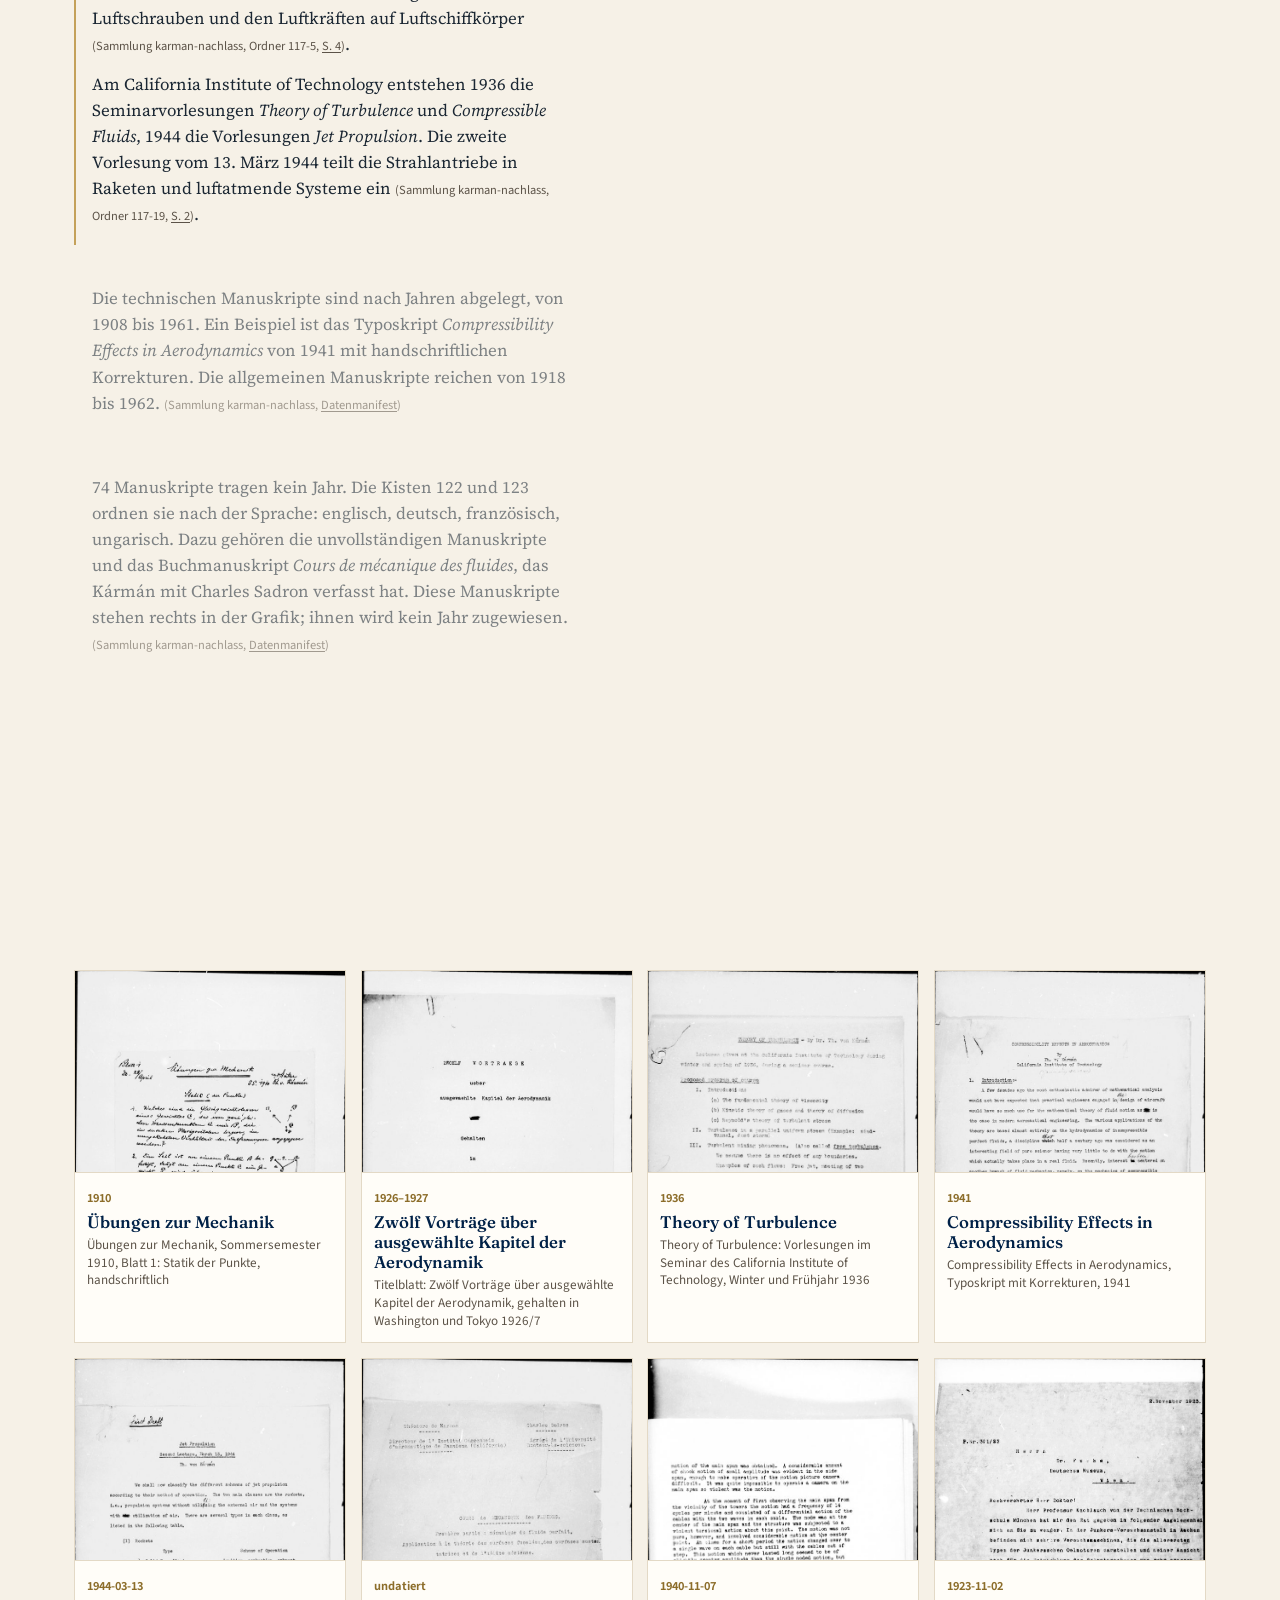
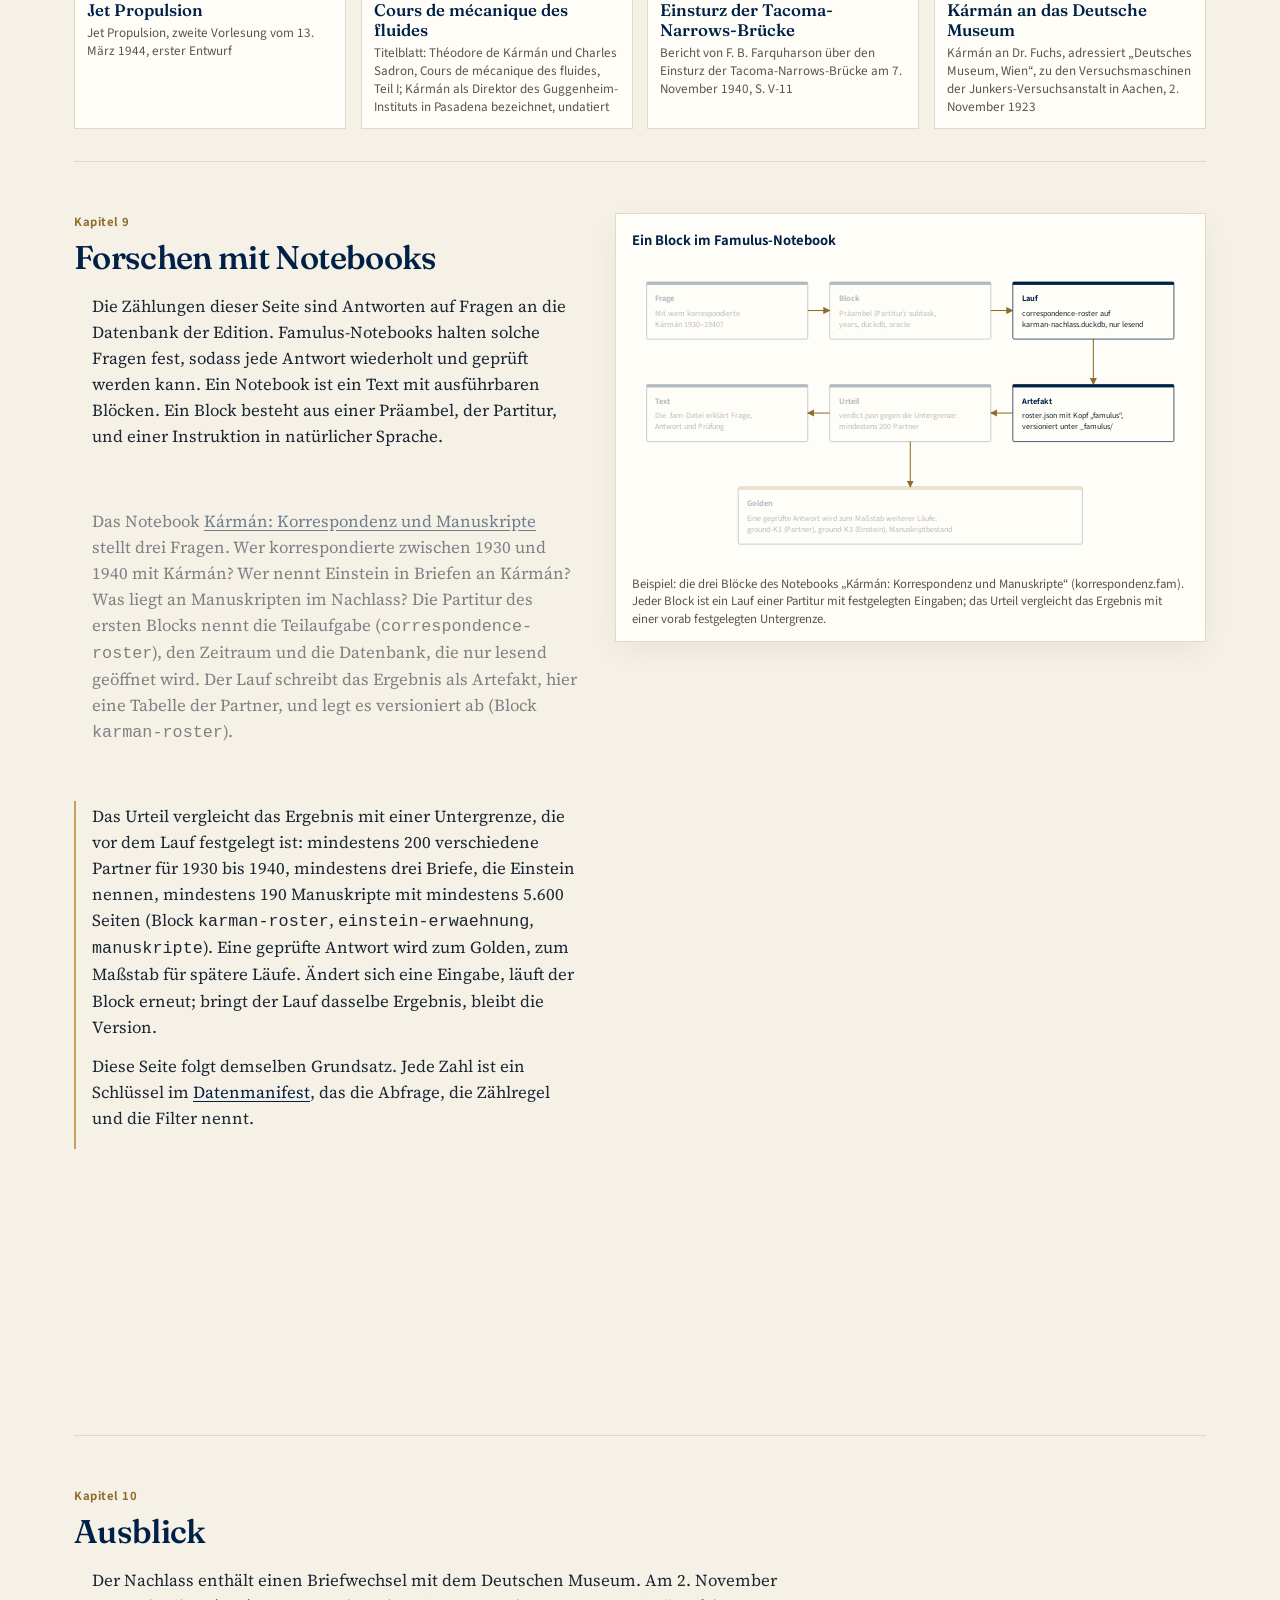
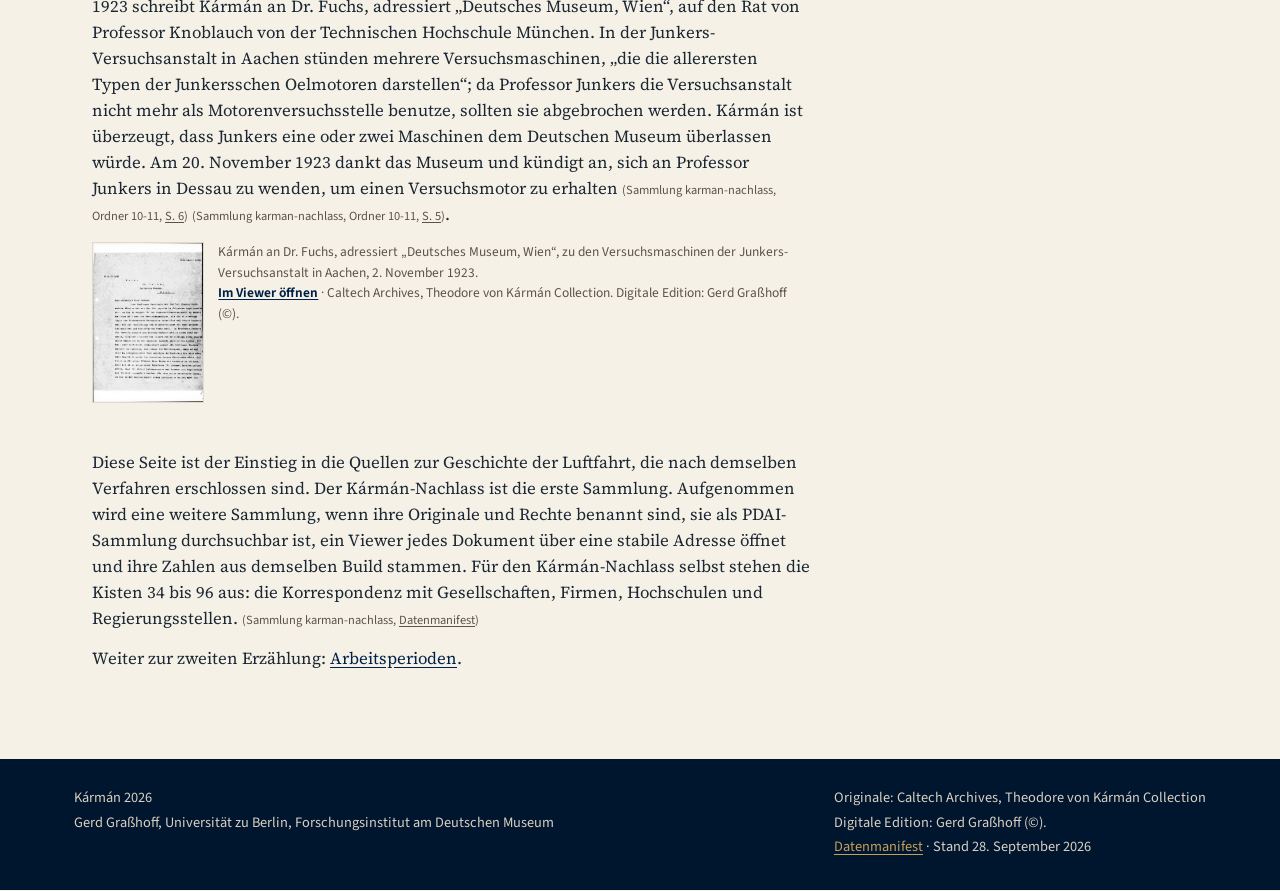
==== commit fe4b687c: "Add a home button above the contents on the reading pages. The Nachlass and the periods page return " ====
--- a/nachlass/index.html
+++ b/nachlass/index.html
@@ -33,6 +33,7 @@
         <h1>Der Nachlass <em>Theodore von Kármáns</em></h1>
         <p class="lead">157 Kisten, 4.215 Scan-Ordner, 142.505 Scans. Was darin liegt, wie es geordnet ist und was die digitale Edition davon erschließt, in zehn Kapiteln und Grafiken aus den Daten der Edition.</p>
         <p class="credit">Originale: California Institute of Technology, Caltech Archives, Theodore von Kármán Collection. Digitale Edition: Gerd Graßhoff (©).</p>
+        <p class="home-back"><a href="../index.html">Zur Startseite</a></p>
         <ol class="toc"><li><a href="#k1"><span class="n">1</span>Ein Nachlass in Kisten</a></li><li><a href="#k2"><span class="n">2</span>Was der Bestand enthält</a></li><li><a href="#k3"><span class="n">3</span>Fünf Jahrzehnte Korrespondenz</a></li><li><a href="#k4"><span class="n">4</span>Von Aachen nach Pasadena</a></li><li><a href="#k5"><span class="n">5</span>Sprachen</a></li><li><a href="#k6"><span class="n">6</span>Korrespondenten</a></li><li><a href="#k7"><span class="n">7</span>Themen</a></li><li><a href="#k8"><span class="n">8</span>Manuskripte und Vorlesungen</a></li><li><a href="#k9"><span class="n">9</span>Forschen mit Notebooks</a></li><li><a href="#k10"><span class="n">10</span>Ausblick</a></li></ol>
       </section>
     </div>
--- a/assets/karman.css
+++ b/assets/karman.css
@@ -268,6 +268,21 @@
 /* ---------------------------------------------------------------- narrative */
 .story-hero { padding: 3rem 0 1.2rem; }
 .story-hero h1 { font-size: clamp(2.4rem, 5.6vw, 4.4rem); }
+
+.home-back { margin: 1.15rem 0 0; }
+.home-back a {
+  display: inline-block;
+  font-family: var(--sans);
+  font-size: 0.82rem;
+  font-weight: 650;
+  letter-spacing: 0.01em;
+  color: #f4ead0;
+  background: var(--oxford, #002147);
+  text-decoration: none;
+  padding: 0.38rem 0.85rem;
+  border-radius: 999px;
+}
+.home-back a:hover { color: var(--gold, #c8a22a); }
 .toc {
   display: flex;
   flex-wrap: wrap;
